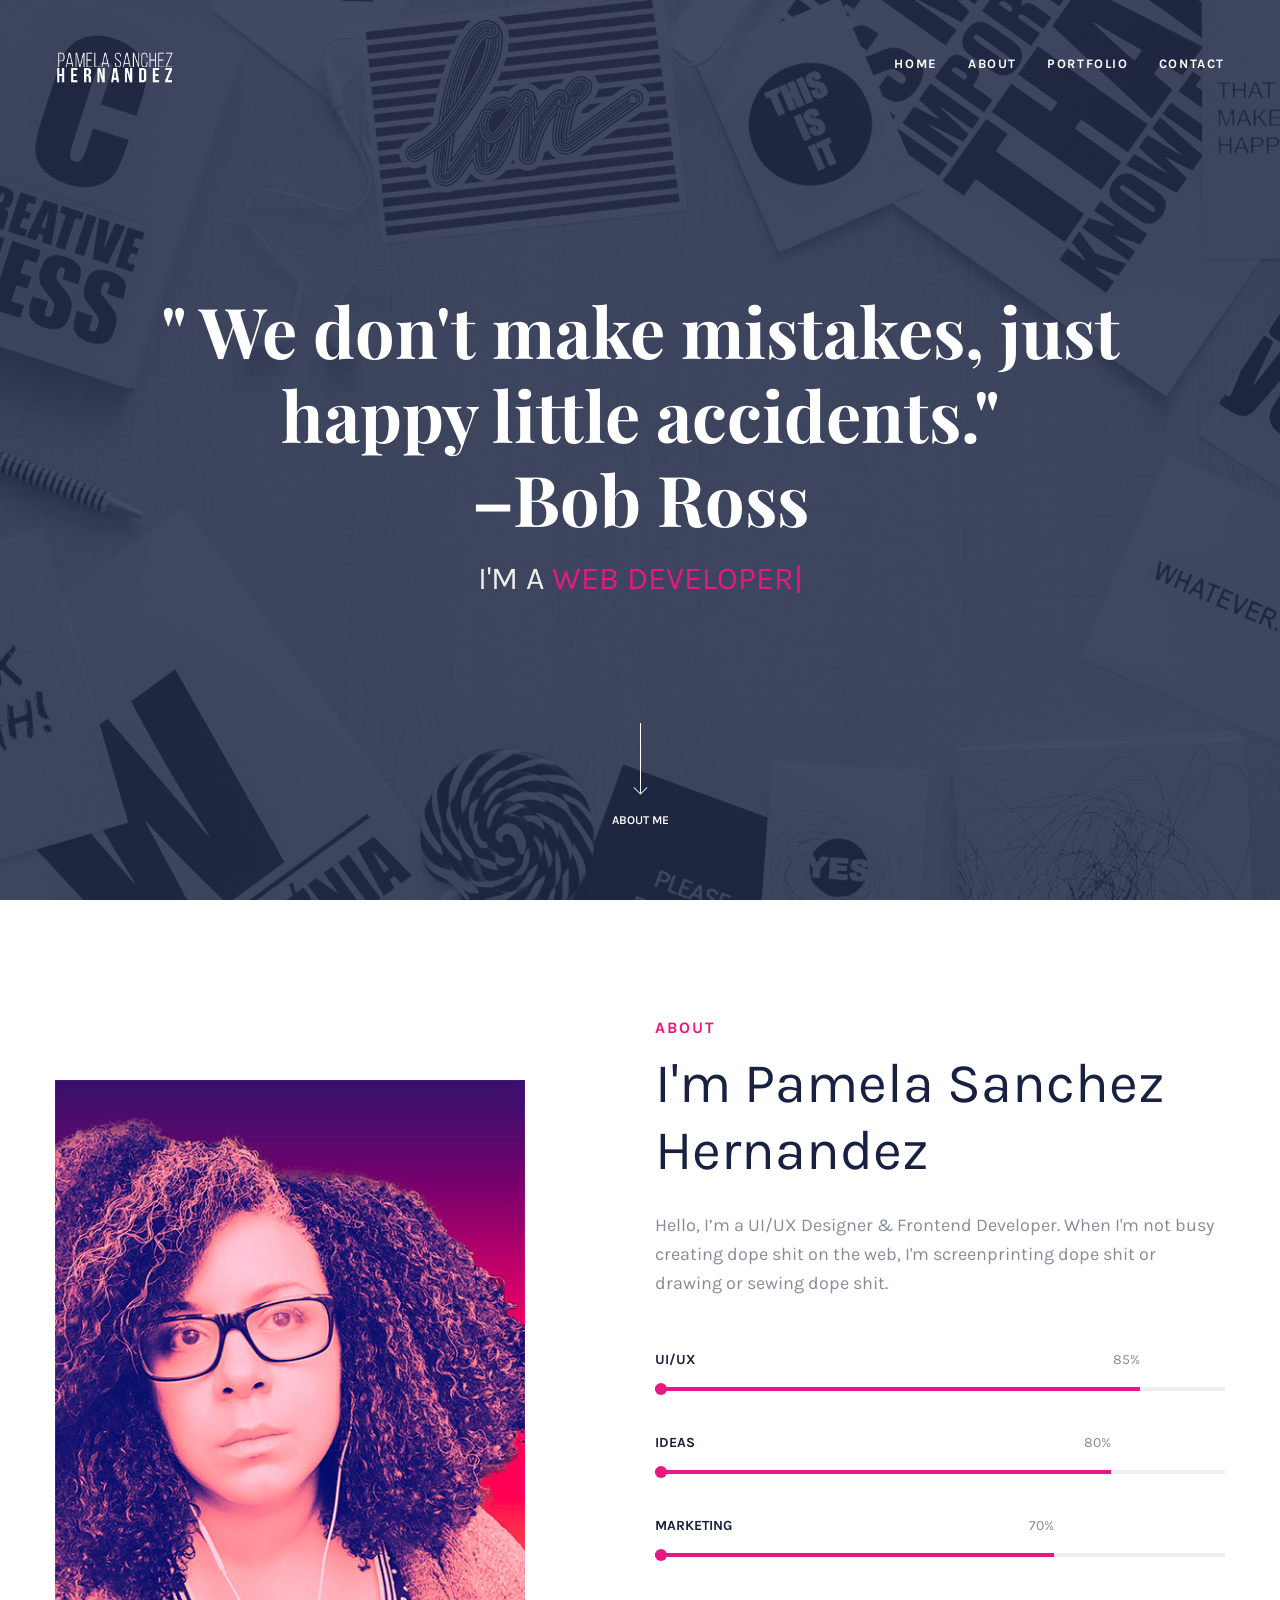
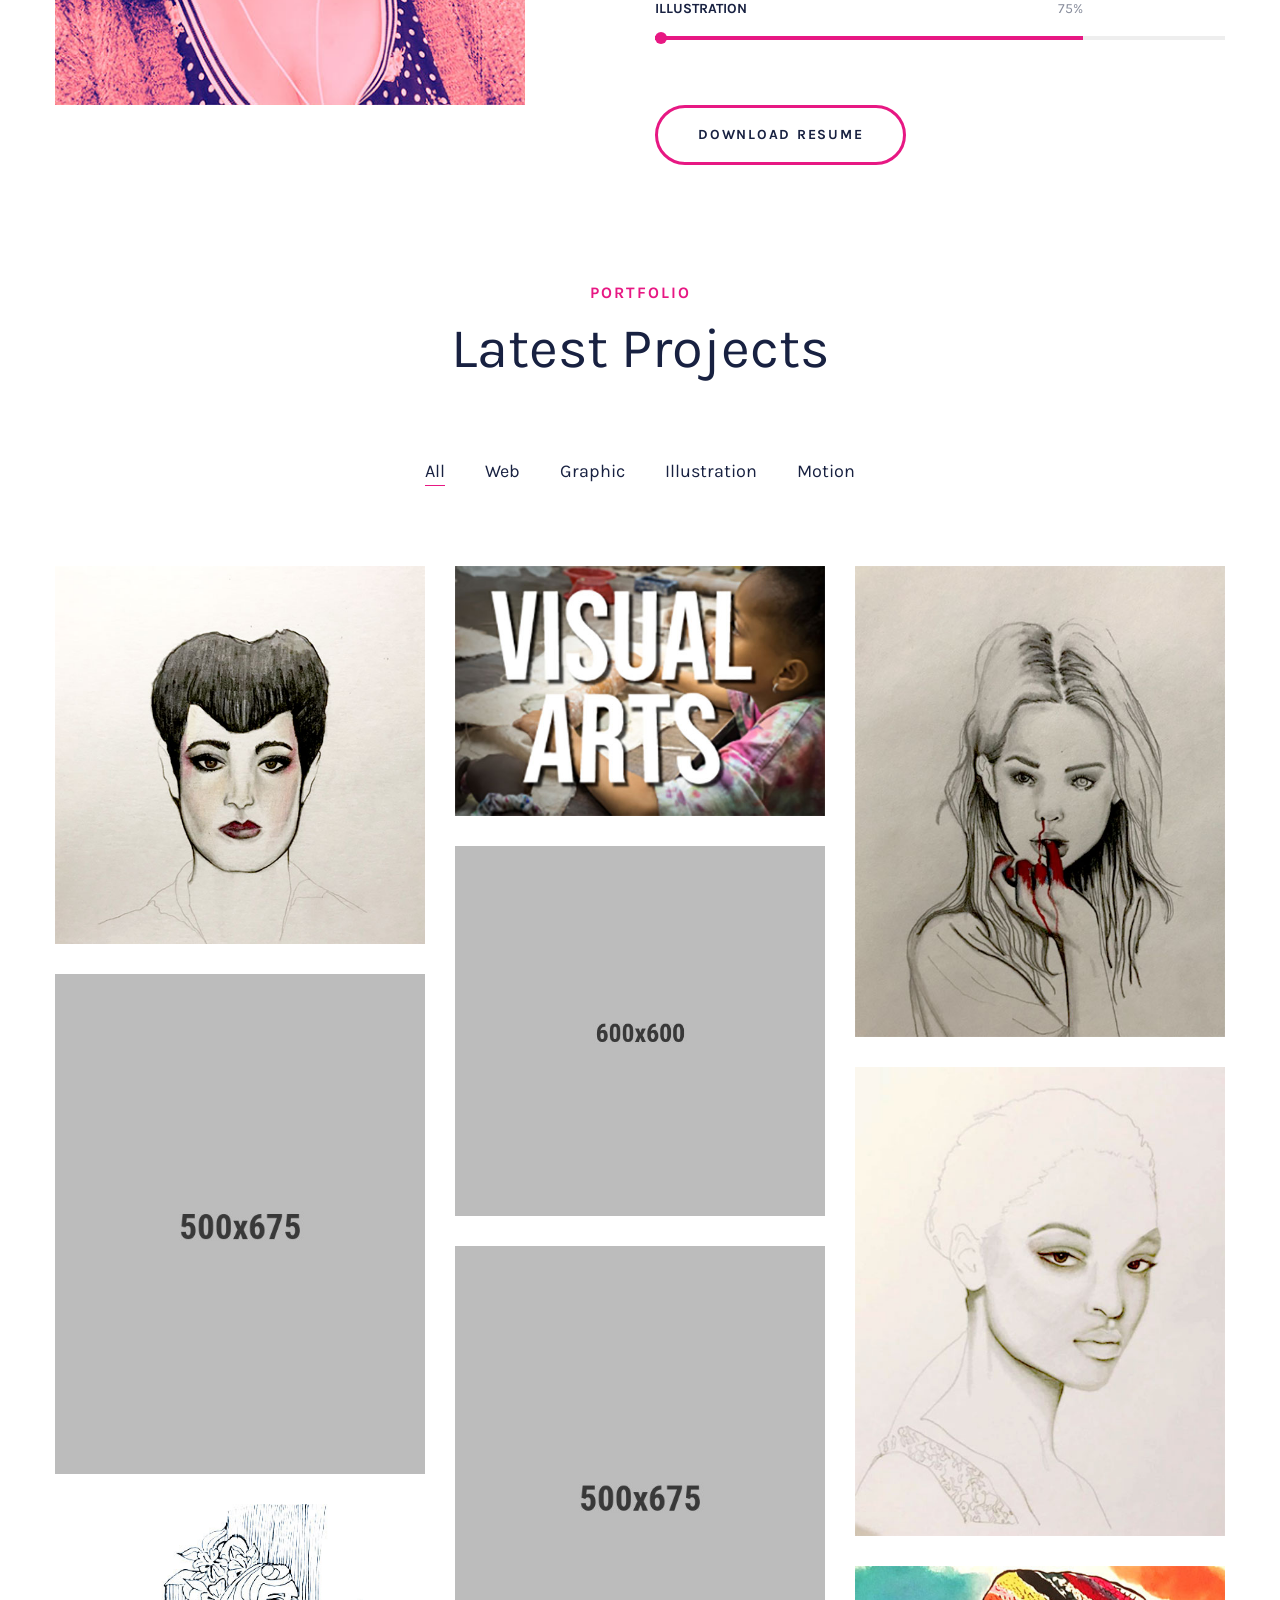
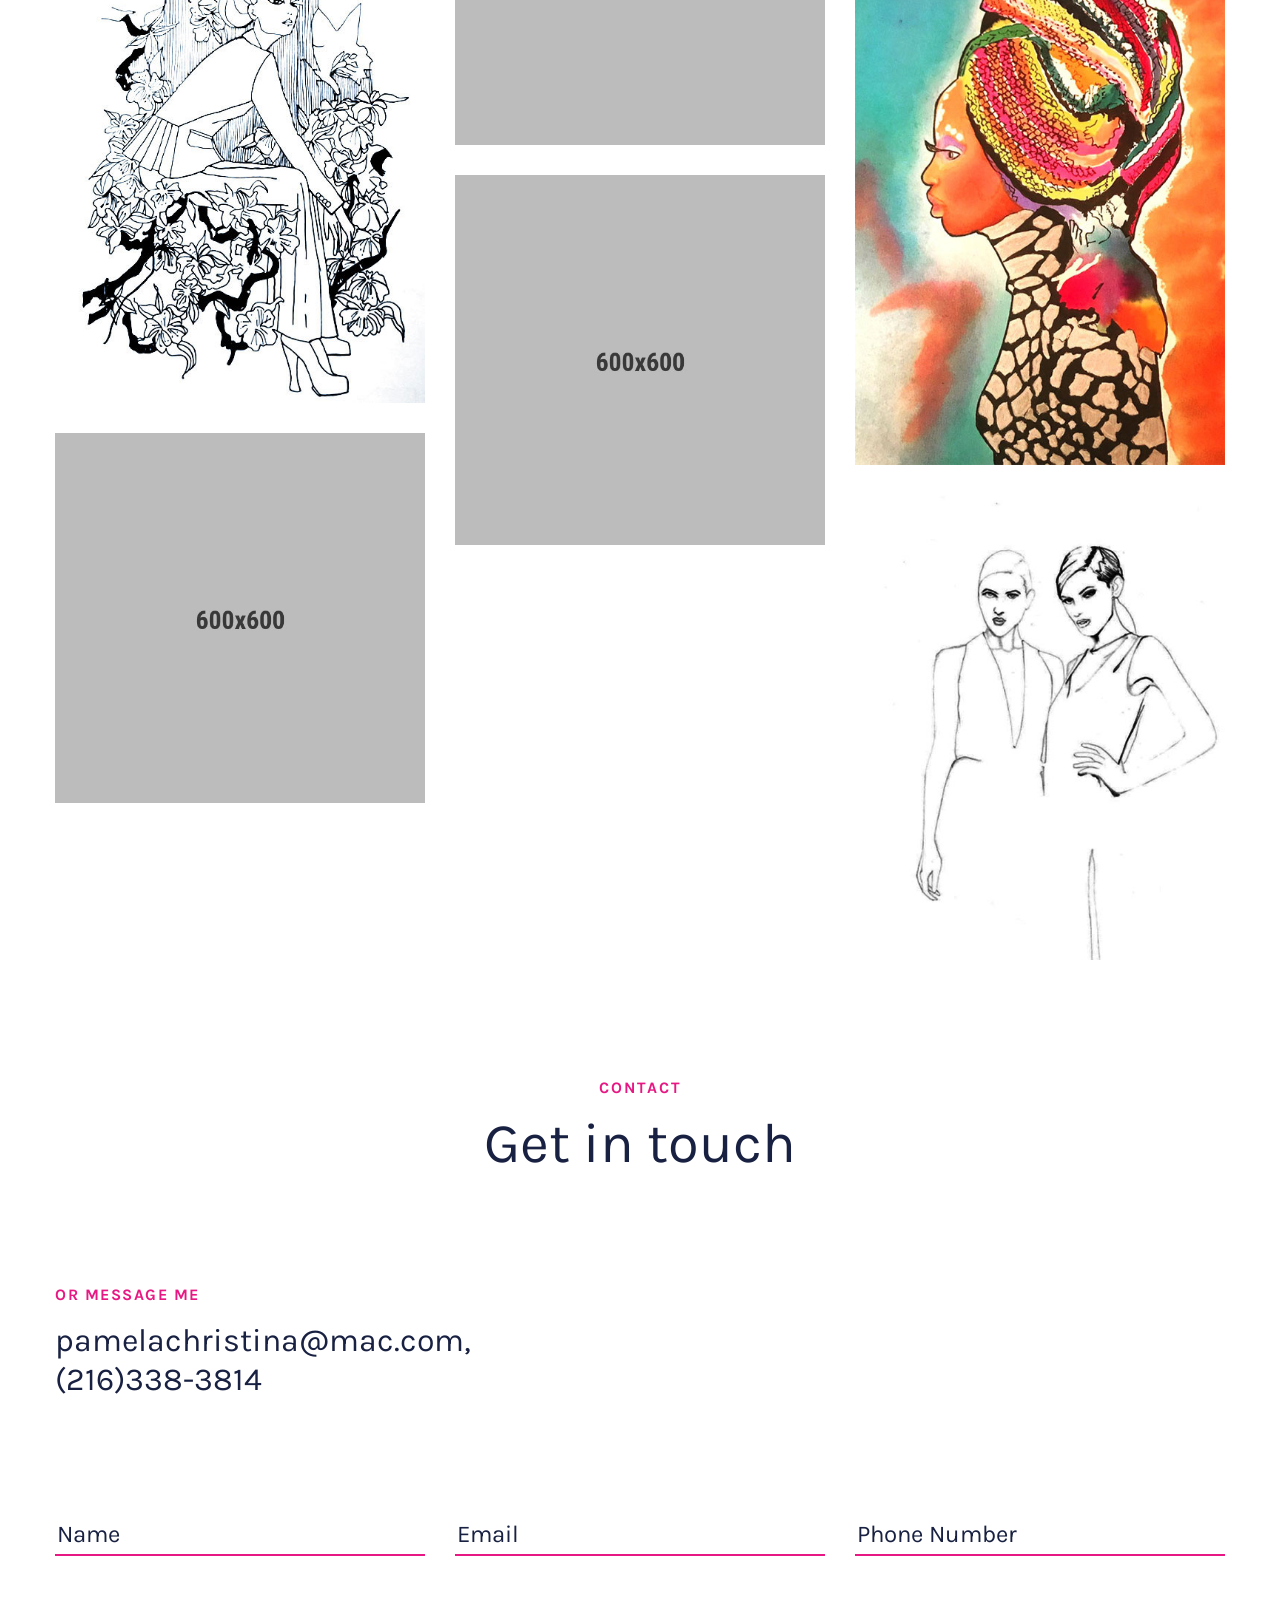
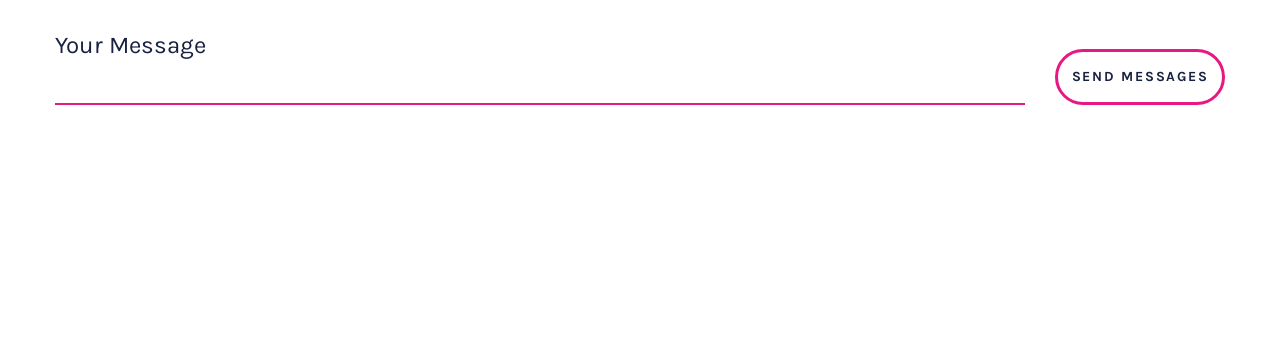
==== index.html @ c9dd8c97 "trying to remove favicon" ====
<!DOCTYPE html>
<html class="no-js" lang="zxx">

<head>
    <meta charset="utf-8">
    <meta http-equiv="X-UA-Compatible" content="IE=edge">
    <meta name="viewport" content="width=device-width, initial-scale=1.0" />

    <title>Pamela Sanchez Hernandez</title>

    <!--== Favicon ==-->
    <!--<link rel="shortcut icon" href="assets/img/favicon.ico" type="image/x-icon" /> -->

    <!--== Google Fonts ==-->
    <link href="https://fonts.googleapis.com/css?family=Karla:400,400i,700" rel="stylesheet">
    <link href="https://fonts.googleapis.com/css?family=Playfair+Display:400,400i" rel="stylesheet">

    <!-- build:css assets/css/app.min.css -->
   
    <!--== Timeline Min CSS ==-->
    <link href="assets/css/timeline.min.css" rel="stylesheet" />
    <!--== Slicknav Min CSS ==-->
    <link href="assets/css/slicknav.min.css" rel="stylesheet" />
    <!--== Revolution Slider Settings CSS ==-->
    <link href="assets/css/settings.css" rel="stylesheet" />
    <!--== Nice Select Min CSS ==-->
    <link href="assets/css/nice-select.min.css" rel="stylesheet" />
    <!--== Lightslider Min CSS ==-->
    <link href="assets/css/lightslider.min.css" rel="stylesheet" />
    <!--== Magnific Popup Min CSS ==-->
    <link href="assets/css/magnific-popup.min.css" rel="stylesheet" />
    <!--== Leaflet Min CSS ==-->
    <link href="assets/css/leaflet.min.css" rel="stylesheet" />
    <!--== justifiedGallery Min CSS ==-->
    <link href="assets/css/justifiedGallery.min.css" rel="stylesheet" />
    <!--== jQuery UI Min CSS ==-->
    <link href="assets/css/jquery-ui.min.css" rel="stylesheet" />
    <!--== Multi Scroll Min CSS ==-->
    <link href="assets/css/jquery.multiscroll.min.css" rel="stylesheet" />
    <!--== Custom Scrollbar Min CSS ==-->
    <link href="assets/css/jquery.mCustomScrollbar.min.css" rel="stylesheet" />
    <!--== Fullpage Min CSS ==-->
    <link href="assets/css/jquery.fullpage.min.css" rel="stylesheet" />
    <!--== Helper Min CSS ==-->
    <link href="assets/css/helper.min.css" rel="stylesheet" />
    <!--== Animate Min CSS ==-->
    <link href="assets/css/animate.min.css" rel="stylesheet" />
    <!--== Linea Icon Min CSS ==-->
    <link href="assets/css/linea.min.css" rel="stylesheet" />
    <!--== Pe Icon 7 Stroke Min CSS ==-->
    <link href="assets/css/pe-icon-7-stroke.min.css" rel="stylesheet" />
    <!--== Font-Awesome Min CSS ==-->
    <link href="assets/css/font-awesome.min.css" rel="stylesheet" />
    <!--== Bootstrap Min CSS ==-->
    <link href="assets/css/bootstrap.min.css" rel="stylesheet" />

    <!--== Main Style CSS ==-->
    <link href="assets/css/style.min.css" rel="stylesheet" />
    <!-- endbuild -->

    <!--[if lt IE 9]>
<script src="//oss.maxcdn.com/html5shiv/3.7.2/html5shiv.min.js"></script>
<script src="//oss.maxcdn.com/respond/1.4.2/respond.min.js"></script>
<![endif]-->
</head>

<body class="preloader-active">

    <!--== Start Preloader Content ==-->
    <div class="preloader-wrap">
        <div class="preloader">
            <span class="dot"></span>
            <div class="dots">
                <span></span>
                <span></span>
                <span></span>
            </div>
        </div>
    </div>
    <!--== End Preloader Content ==-->











    <!--== Start Header Wrapper ==-->
    <header class="header-area header-scrolling transparent sticky-header">
        <div class="container">
            <div class="row align-items-center">
                <div class="col-5 col-lg-2">
                    <div class="header-logo-area">
                        <a href="index.html">
                            <img class="logo-main" src="assets/img/logo-02.png" alt="Logo" />
                            <img class="logo-light" src="assets/img/logo-light2-02.png" alt="Logo" />
                        </a>
                    </div>
                </div>

                <div class="col-7 col-lg-10">
                    <div class="header-navigation-area d-none d-lg-block">
                        <ul class="main-menu nav justify-content-end">
                            <li><a class="smooth-scroll-link" href="#">Home</a></li>
                            <li><a class="smooth-scroll-link" href="#about">About</a></li>
                            <li><a class="smooth-scroll-link" href="#portfolios">Portfolio</a></li>
                            <li><a class="smooth-scroll-link" href="#contact">Contact</a></li>
                        </ul>
                    </div>

                    <div class="header-action-area d-lg-none text-right">
                        <button class="btn-menu"><i class="fa fa-bars"></i></button>
                    </div>
                </div>
            </div>
        </div>
    </header>
    <!--== End Header Wrapper ==-->




    <main class="site-wrapper site-wrapper-reveal">
        <!--== Start Freelancer Hero Area ==-->
        <div class="freelancer-hero-wrapper parallax bg-img" data-bg="assets/img/banner/hero-bgcopy.jpg">
            <div class="container h-100">
                <div class="row align-items-center h-100">
                    <div class="col-12 text-center">
                        <div class="freelancer-hero-content">
                            <h2>" We don't make mistakes, just happy little accidents."<br>–Bob Ross</h2>
                            <h4>I'm a <span id="typed"></span></h4>
                            <div id="typed-strings" class="d-none">
                                <p>web developer</p>
                                <p>javascript developer</p>
                                <p>UX / UI developer</p>
                                <p>Illustrator</p>
                            </div>
                        </div>
                    </div>
                </div>
            </div>

            <!-- Animation Button -->
            <a href="#about" class="smooth-scroll-link hero-animate-btn"><i class="icon-arrows-down"></i> About Me</a>
        </div>
        <!--== End Freelancer Hero Area ==-->









        <!--== Start About Area ==-->
        <section class="about about-modern sp-top" id="about">
            <div class="container">
                <div class="row align-items-center">
                    <div class="col-lg-5">
                        <figure class="about-thumb about-freelancer">
                            <img src="assets/img/Selfie.jpg" alt="PSH-About" />
                        </figure>
                    </div>

                    <div class="col-lg-6 ml-auto">
                        <div class="about-content">
                            <div class="section-title mb-0">
                                <h5>About</h5>
                                <h2>I'm Pamela Sanchez Hernandez</h2>
                                <p>Hello, I’m a UI/UX Designer & Frontend Developer. When I'm not busy creating dope shit on the web, I'm screenprinting dope shit or drawing or sewing dope shit.</p>

                                <div class="skill-content-wrapper mt-55 mt-sm-30 mb-40 mb-sm-30">
                                    <div class="skill-wrapper">
                                        <!-- Start Skills Item #1 -->
                                        <div class="progress-bar-item">
                                            <div class="progress-info">
                                                <span class="progress-info__title">UI/UX</span>
                                                <span class="progress-info__percent percent"></span>
                                            </div>

                                            <div class="progress-line">
                                                <div class="progress-line-bar" data-percent="85%"></div>
                                            </div>
                                        </div>

                                        <!-- Start Skills Item #2 -->
                                        <div class="progress-bar-item">
                                            <div class="progress-info">
                                                <span class="progress-info__title">IDEAS</span>
                                                <span class="progress-info__percent percent"></span>
                                            </div>

                                            <div class="progress-line">
                                                <div class="progress-line-bar" data-percent="80%"></div>
                                            </div>
                                        </div>

                                        <!-- Start Skills Item #3 -->
                                        <div class="progress-bar-item">
                                            <div class="progress-info">
                                                <span class="progress-info__title">MARKETING</span>
                                                <span class="progress-info__percent percent"></span>
                                            </div>

                                            <div class="progress-line">
                                                <div class="progress-line-bar" data-percent="70%"></div>
                                            </div>
                                        </div>

                                        <!-- Start Skills Item #4 -->
                                        <div class="progress-bar-item">
                                            <div class="progress-info">
                                                <span class="progress-info__title">ILLUSTRATION</span>
                                                <span class="progress-info__percent percent"></span>
                                            </div>

                                            <div class="progress-line">
                                                <div class="progress-line-bar" data-percent="75%"></div>
                                            </div>
                                        </div>
                                    </div>
                                </div>

                                <a href="#" class="btn btn-bordered">Download Resume</a>
                            </div>
                        </div>
                    </div>
                </div>
            </div>
        </section>
        <!--== End About Area ==-->


    





        <!--== Start Portfolio Area ==-->
        <section class="portfolio-area-wrapper sm-top" id="portfolios">
            <div class="container">
                <div class="row">
                    <div class="col-12 text-center">
                        <div class="section-title">
                            <h5>Portfolio</h5>
                            <h2>Latest Projects</h2>
                        </div>
                    </div>
                </div>

                <div class="row">
                    <div class="col-12">
                        <!-- Start Portfolio Filter Menu -->
                        <div class="filter-menu-wrap mb-80 mb-md-60 mb-sm-40">
                            <ul class="filter-menu nav justify-content-center">
                                <li class="active ht-tooltip" data-tippy-content="10" data-filter="*" tabindex="0">All</li>
                                <li class="ht-tooltip" data-tippy-content="03" data-filter=".brand" tabindex="0">Web</li>
                                <li class="ht-tooltip" data-tippy-content="02" data-filter=".graphic" tabindex="0">Graphic</li>
                                <li class="ht-tooltip" data-tippy-content="06" data-filter=".illus" tabindex="0">Illustration</li>
                                <li class="ht-tooltip" data-tippy-content="03" data-filter=".photo" tabindex="0">Motion</li>
                            </ul>
                        </div>
                        <!-- End Portfolio Filter Menu -->

                        <!-- Start Portfolio Content -->
                        <div class="portfolio-content-wrap">
                            <div class="row filter-content mtn-30">
                                <div class="col-sm-6 col-lg-4 illus">
                                    <!-- Start Portfolio Item -->
                                    <div class="portfolio-item">
                                        <div class="portfolio-item__thumb">
                                            <a href="portfolio-details.html"><img src="assets/img/portfolio/details/realistic woman.jpg" alt="PSH-Portfolio" /></a>
                                        </div>
                                        <div class="portfolio-item__info">
                                            <h3 class="title"><a href="portfolio-details.html">Portfolio title 01</a></h3>
                                            <a href="portfolio-details.html" class="category">Illustration</a>
                                        </div>
                                    </div>
                                    <!-- End Portfolio Item -->
                                </div>

                                <div class="col-sm-6 col-lg-4 brand">
                                    <!-- Start Portfolio Item -->
                                    <div class="portfolio-item">
                                        <div class="portfolio-item__thumb">
                                            <a href="portfolio-details.html"><img src="assets/img/portfolio/details/rainey.jpg" alt="PSH-Portfolio" /></a>
                                        </div>
                                        <div class="portfolio-item__info">
                                            <h3 class="title"><a href="portfolio-details.html">Rainey Institute</a></h3>
                                            <a href="portfolio-details.html" class="category">WordPress</a>
                                        </div>
                                    </div>
                                    <!-- End Portfolio Item -->
                                </div>

                                <div class="col-sm-6 col-lg-4 illus">
                                    <!-- Start Portfolio Item -->
                                    <div class="portfolio-item">
                                        <div class="portfolio-item__thumb">
                                            <a href="portfolio-details.html"><img src="assets/img/portfolio/details/illus2.jpg" alt="PSH-Portfolio" /></a>
                                        </div>
                                        <div class="portfolio-item__info">
                                            <h3 class="title"><a href="portfolio-details.html">Portfolio title 03</a></h3>
                                            <a href="portfolio-details.html" class="category">Illustration</a>
                                        </div>
                                    </div>
                                    <!-- End Portfolio Item -->
                                </div>

                                <div class="col-sm-6 col-lg-4 graphic photo">
                                    <!-- Start Portfolio Item -->
                                    <div class="portfolio-item">
                                        <div class="portfolio-item__thumb">
                                            <a href="portfolio-details.html"><img src="assets/img/portfolio/portfolio-01.jpg" alt="Arden-Portfolio" /></a>
                                        </div>
                                        <div class="portfolio-item__info">
                                            <h3 class="title"><a href="portfolio-details.html">Portfolio title 04</a></h3>
                                            <a href="portfolio-details.html" class="category">Video</a>
                                        </div>
                                    </div>
                                    <!-- End Portfolio Item -->
                                </div>

                                <div class="col-sm-6 col-lg-4 brand">
                                    <!-- Start Portfolio Item -->
                                    <div class="portfolio-item">
                                        <div class="portfolio-item__thumb">
                                            <a href="portfolio-details.html"><img src="assets/img/portfolio/port-archi-2.jpg" alt="Arden-Portfolio" /></a>
                                        </div>
                                        <div class="portfolio-item__info">
                                            <h3 class="title"><a href="portfolio-details.html">Portfolio title 05</a></h3>
                                            <a href="portfolio-details.html" class="category">Wordpress</a>
                                        </div>
                                    </div>
                                    <!-- End Portfolio Item -->
                                </div>

                                <div class="col-sm-6 col-lg-4 illus">
                                    <!-- Start Portfolio Item -->
                                    <div class="portfolio-item">
                                        <div class="portfolio-item__thumb">
                                            <a href="portfolio-details.html"><img src="assets/img/portfolio/details/illus3.jpg" alt="PSH-Portfolio" /></a>
                                        </div>
                                        <div class="portfolio-item__info">
                                            <h3 class="title"><a href="portfolio-details.html">Portfolio title 06</a></h3>
                                            <a href="portfolio-details.html" class="category">Illustration</a>
                                        </div>
                                    </div>
                                    <!-- End Portfolio Item -->
                                </div>

                                <div class="col-sm-6 col-lg-4 photo graphic">
                                    <!-- Start Portfolio Item -->
                                    <div class="portfolio-item">
                                        <div class="portfolio-item__thumb">
                                            <a href="portfolio-details.html"><img src="assets/img/portfolio/portfolio-l-02.jpg" alt="Arden-Portfolio" /></a>
                                        </div>
                                        <div class="portfolio-item__info">
                                            <h3 class="title"><a href="portfolio-details.html">Portfolio title 07</a></h3>
                                            <a href="portfolio-details.html" class="category">Photo</a>
                                        </div>
                                    </div>
                                    <!-- End Portfolio Item -->
                                </div>

                                <div class="col-sm-6 col-lg-4 illus ">
                                    <!-- Start Portfolio Item -->
                                    <div class="portfolio-item">
                                        <div class="portfolio-item__thumb">
                                            <a href="portfolio-details.html"><img src="assets/img/portfolio/details/lineDraw.jpg" alt="PSH-Portfolio" /></a>
                                        </div>
                                        <div class="portfolio-item__info">
                                            <h3 class="title"><a href="portfolio-details.html">Portfolio title 08</a></h3>
                                            <a href="portfolio-details.html" class="category">Illustration</a>
                                        </div>
                                    </div>
                                    <!-- End Portfolio Item -->
                                </div>

                                <div class="col-sm-6 col-lg-4  illus">
                                    <!-- Start Portfolio Item -->
                                    <div class="portfolio-item">
                                        <div class="portfolio-item__thumb">
                                            <a href="portfolio-details.html"><img src="assets/img/portfolio/details/African woman drawing.jpg" alt="PSH-Portfolio" /></a>
                                        </div>
                                        <div class="portfolio-item__info">
                                            <h3 class="title"><a href="portfolio-details.html">Portfolio title 09</a></h3>
                                            <a href="portfolio-details.html" class="category">Illustration</a>
                                        </div>
                                    </div>
                                    <!-- End Portfolio Item -->
                                </div>

                                <div class="col-sm-6 col-lg-4 graphic photo">
                                    <!-- Start Portfolio Item -->
                                    <div class="portfolio-item">
                                        <div class="portfolio-item__thumb">
                                            <a href="portfolio-details.html"><img src="assets/img/portfolio/portfolio-01.jpg" alt="Arden-Portfolio" /></a>
                                        </div>
                                        <div class="portfolio-item__info">
                                            <h3 class="title"><a href="portfolio-details.html">Portfolio title 04</a></h3>
                                            <a href="portfolio-details.html" class="category">Video</a>
                                        </div>
                                    </div>
                                    <!-- End Portfolio Item -->
                                </div>

                                <div class="col-sm-6 col-lg-4 graphic photo">
                                    <!-- Start Portfolio Item -->
                                    <div class="portfolio-item">
                                        <div class="portfolio-item__thumb">
                                            <a href="portfolio-details.html"><img src="assets/img/portfolio/portfolio-01.jpg" alt="Arden-Portfolio" /></a>
                                        </div>
                                        <div class="portfolio-item__info">
                                            <h3 class="title"><a href="portfolio-details.html">Portfolio title 04</a></h3>
                                            <a href="portfolio-details.html" class="category">Video</a>
                                        </div>
                                    </div>
                                    <!-- End Portfolio Item -->
                                </div>

                                <div class="col-sm-6 col-lg-4  illus">
                                    <!-- Start Portfolio Item -->
                                    <div class="portfolio-item">
                                        <div class="portfolio-item__thumb">
                                            <a href="portfolio-details.html"><img src="assets/img/portfolio/details/fashionIllus.jpg" alt="PSH-Portfolio" /></a>
                                        </div>
                                        <div class="portfolio-item__info">
                                            <h3 class="title"><a href="portfolio-details.html">Portfolio title 09</a></h3>
                                            <a href="portfolio-details.html" class="category">Illustration</a>
                                        </div>
                                    </div>
                                    <!-- End Portfolio Item -->
                                </div>
                            </div>
                        </div>
                        <!-- End Portfolio Content -->
                    </div>
                </div>
            </div>
        </section>
        <!--== End Portfolio Area ==-->










        <!--== Start Contact Area ==-->
        <div class="contact-area-wrapper sp-y" id="contact">
            <div class="container">
                <div class="row">
                    <div class="col-12 text-center">
                        <div class="section-title ">
                            <h5>Contact</h5>
                            <h2>Get in touch</h2>
                        </div>
                    </div>
                </div>

                <div class="row">
                    <div class="col-12">
                        <div class="call-to-contact">
                            <div class="row">
                                
                                <div class="col-md-6 mt-sm-25">
                                    <h5>OR MESSAGE ME</h5>
                                    <h4 class="mb-0">pamelachristina@mac.com, <br>(216)338-3814</h4>
                                </div>
                            </div>
                        </div>

                        <div class="contact-form-wrap sm-top-wp">
                            <form id="contact-form" action="http://whizthemes.com/mail-php/raju/arden/mail.php" method="post">
                                <div class="contact-from-content mtn-70 mtn-sm-30">
                                    <div class="row">
                                        <div class="col-md-4">
                                            <div class="form-input-item">
                                                <input type="text" name="con_name" placeholder="Name" required />
                                            </div>
                                        </div>

                                        <div class="col-md-4">
                                            <div class="form-input-item">
                                                <input type="email" name="con_email" placeholder="Email" required />
                                            </div>
                                        </div>

                                        <div class="col-md-4">
                                            <div class="form-input-item">
                                                <input type="text" name="con_phone" placeholder="Phone Number" />
                                            </div>
                                        </div>
                                    </div>
                                    <div class="row align-items-end">
                                        <div class="col-lg-10">
                                            <div class="form-input-item">
                                                <label for="message" class="sr-only">Message</label>
                                                <textarea name="con_message" id="message" cols="30" rows="2" placeholder="Your Message" required></textarea>
                                            </div>
                                        </div>

                                        <div class="col-lg-2">
                                            <div class="form-input-item">
                                                <button class="btn btn-bordered">Send Messages</button>
                                            </div>
                                        </div>
                                    </div>
                                </div>

                                <!-- Message Notification -->
                                <div class="form-message"></div>
                            </form>
                        </div>
                    </div>
                </div>
            </div>
        </div>
        <!--== End Contact Area ==-->

    </main>







    <!--== Start Footer Area Wrapper ==-->
    <footer class="footer-area reveal-footer footer-area--layout-2 bg-softWhite">
        <div class="container">
            <div class="row align-items-center">
                <div class="col-md-6">
                    <nav class="footer-menu-wrap">
                        <ul class="footer-menu nav justify-content-center justify-content-md-start">
                            <li><a class="smooth-scroll-link" href="#portfolios">Latest Projects</a></li>
                            <li><a class="smooth-scroll-link" href="#contact">Contact Me</a></li>
                        </ul>
                    </nav>
                </div>
                <div class="col-md-6 text-center text-md-right">
                    <div class="copyright-txt mt-sm-10">
                        <p>&copy; Pamela Sanchez Hernandez 2020. Made with <span class="text-danger">&hearts;</span></p>
                    </div>
                </div>
            </div>
        </div>
    </footer>
    <!--== End Footer Area Wrapper ==-->




    <!-- Scroll Top Button -->
    <button class="btn-scroll-top"><i class="fa fa-angle-up"></i></button>


    <!-- Start Off Canvas Menu Wrapper -->
    <aside class="off-canvas-wrapper">
        <div class="off-canvas-inner">
            <!-- Start Off Canvas Content Wrapper -->
            <div class="off-canvas-content">
                <!-- Off Canvas Header -->
                <div class="off-canvas-header">
                    <div class="logo-area">
                        <a href="index.html"><img src="assets/img/logo-02.png" alt="Logo" /></a>
                    </div>
                    <div class="close-action">
                        <button class="btn-close"><i class="pe-7s-close"></i></button>
                    </div>
                </div>

                <div class="off-canvas-item">
                    <!-- Start Mobile Menu Wrapper -->
                    <div class="res-mobile-menu">
                        <!-- Note Content Auto Generate By Jquery From Main Menu -->
                    </div>
                    <!-- End Mobile Menu Wrapper -->
                </div>
            </div>
            <!-- End Off Canvas Content Wrapper -->
        </div>
    </aside>
    <!-- End Off Canvas Menu Wrapper -->




    <!--=======================Javascript============================-->
    <!-- build:js assets/js/app.min.js -->
    <!--=== Modernizr Min Js ===-->
    <script src="assets/js/modernizr-3.6.0.min.js"></script>
    <!--=== jQuery Min Js ===-->
    <script src="assets/js/jquery-3.3.1.min.js"></script>
    <!--=== jQuery Migration Min Js ===-->
    <script src="assets/js/jquery-migrate-1.2.1.min.js"></script>
    <!--=== Popper Min Js ===-->
    <script src="assets/js/popper.min.js"></script>
    <!--=== Bootstrap Min Js ===-->
    <script src="assets/js/bootstrap.min.js"></script>
    <!--=== CounterUp Min Js ===-->
    <script src="assets/js/counterup.min.js"></script>
    <!--=== Isotope Min Js ===-->
    <script src="assets/js/isotope.pkgd.min.js"></script>
    <!--=== jQuery AjaxChimp Min Js ===-->
    <script src="assets/js/jquery.ajaxchimp.min.js"></script>
    <!--=== jQuery Appear Min Js ===-->
    <script src="assets/js/jquery.appear.js"></script>
    <!--=== jQuery Countdown Min Js ===-->
    <script src="assets/js/jquery.countdown.min.js"></script>
    <!--=== jQuery EasyPieChart Min Js ===-->
    <script src="assets/js/jquery.easypiechart.min.js"></script>
    <!--=== Fullapage Min Js ===-->
    <script src="assets/js/jquery.fullpage.min.js"></script>
    <!--=== JustifiedGallery Min Js ===-->
    <script src="assets/js/jquery.justifiedGallery.min.js"></script>
    <!--=== Magnific Popup Min Js ===-->
    <script src="assets/js/jquery.magnific-popup.min.js"></script>
    <!--=== MatchHeight Min Js ===-->
    <script src="assets/js/jquery.matchHeight-min.js"></script>
    <!--=== mCustomScrollbar Min Js ===-->
    <script src="assets/js/jquery.mCustomScrollbar.min.js"></script>
    <!--=== multiscroll Min Js ===-->
    <script src="assets/js/jquery.multiscroll.min.js"></script>
    <!--=== Nice Select Min Js ===-->
    <script src="assets/js/jquery.nice-select.min.js"></script>
    <!--=== Slicknav Min Js ===-->
    <script src="assets/js/jquery.slicknav.min.js"></script>
    <!--=== Sticky Sidebar Min Js ===-->
    <script src="assets/js/jquery.sticky-sidebar.min.js"></script>
    <!--=== jquery UI Min Js ===-->
    <script src="assets/js/jquery-ui.min.js"></script>
    <!--=== Leaflet Min Js ===-->
    <script src="assets/js/leaflet.min.js"></script>
    <!--=== Light Slider Min Js ===-->
    <script src="assets/js/lightslider.min.js"></script>
    <!--=== Parallax Min Js ===-->
    <script src="assets/js/parallax.min.js"></script>
    <!--=== Tippy Min Js ===-->
    <script src="assets/js/tippy.all.min.js"></script>
    <!--=== Typed Min Js ===-->
    <script src="assets/js/typed.min.js"></script>
    <!--=== Waypoint Min Js ===-->
    <script src="assets/js/waypoint.min.js"></script>

    <!--=== Active Js ===-->
    <script src="assets/js/active.js"></script>

    <!-- REVOLUTION JS FILES -->
    <script src="assets/js/revslider/jquery.themepunch.tools.min.js"></script>
    <script src="assets/js/revslider/jquery.themepunch.revolution.min.js"></script>


    <!-- SLIDER REVOLUTION 5.0 EXTENSIONS  (Load Extensions only on Local File Systems !  The following part can be removed on Server for On Demand Loading) -->
    <script src="assets/js/revslider/extensions/revolution.extension.actions.min.js"></script>
    <script src="assets/js/revslider/extensions/revolution.extension.carousel.min.js"></script>
    <script src="assets/js/revslider/extensions/revolution.extension.kenburn.min.js"></script>
    <script src="assets/js/revslider/extensions/revolution.extension.layeranimation.min.js"></script>
    <script src="assets/js/revslider/extensions/revolution.extension.migration.min.js"></script>
    <script src="assets/js/revslider/extensions/revolution.extension.navigation.min.js"></script>
    <script src="assets/js/revslider/extensions/revolution.extension.parallax.min.js"></script>
    <script src="assets/js/revslider/extensions/revolution.extension.slideanims.min.js"></script>
    <script src="assets/js/revslider/extensions/revolution.extension.video.min.js"></script>

    <!--=== REVOLUTION JS ===-->
    <script src="assets/js/revslider/rev-active.js"></script>

    <!-- endbuild -->

</body>

</html>
---- assets/css/timeline.min.css ----
.cd-container {
    width: 90%;
    max-width: 992px;
    margin: 0 auto
}

.cd-container::after {
    content: '';
    display: table;
    clear: both
}

.cd-timeline {
    position: relative;
    padding: 2em 0;
    margin-top: 2em;
    margin-bottom: 2em
}

.cd-timeline::before {
    content: '';
    position: absolute;
    top: 0;
    left: 18px;
    height: 100%;
    width: 4px;
    background: #d7e4ed
}

@media only screen and (min-width:992px) {
    .cd-timeline {
        margin-top: 3em;
        margin-bottom: 3em
    }

    .cd-timeline::before {
        left: 50%;
        margin-left: -2px
    }
}

.cd-timeline-block {
    position: relative;
    margin: 2em 0
}

.cd-timeline-block:after {
    content: "";
    display: table;
    clear: both
}

.cd-timeline-block:first-child {
    margin-top: 0
}

.cd-timeline-block:last-child {
    margin-bottom: 0
}

@media only screen and (min-width:992px) {
    .cd-timeline-block {
        margin: 4em 0
    }

    .cd-timeline-block:first-child {
        margin-top: 0
    }

    .cd-timeline-block:last-child {
        margin-bottom: 0
    }
}

.cd-timeline-img {
    position: absolute;
    top: 0;
    left: 0;
    width: 40px;
    height: 40px;
    border-radius: 50%;
    -webkit-box-shadow: 0 0 0 4px #fff, inset 0 2px 0 rgba(0, 0, 0, .08), 0 3px 0 4px rgba(0, 0, 0, .05);
    box-shadow: 0 0 0 4px #fff, inset 0 2px 0 rgba(0, 0, 0, .08), 0 3px 0 4px rgba(0, 0, 0, .05)
}

.cd-timeline-img img {
    display: block;
    width: 24px;
    height: 24px;
    position: relative;
    left: 50%;
    top: 50%;
    margin-left: -12px;
    margin-top: -12px
}

.cd-timeline-img.cd-picture {
    background: #75ce66
}

.cd-timeline-img.cd-movie {
    background: #c03b44
}

.cd-timeline-img.cd-location {
    background: #f0ca45
}

@media only screen and (min-width:992px) {
    .cd-timeline-img {
        width: 60px;
        height: 60px;
        left: 50%;
        margin-left: -30px;
        -webkit-transform: translateZ(0);
        -webkit-backface-visibility: hidden
    }

    .cssanimations .cd-timeline-img.is-hidden {
        visibility: hidden
    }

    .cssanimations .cd-timeline-img.bounce-in {
        visibility: visible;
        -webkit-animation: cd-bounce-1 .6s;
        animation: cd-bounce-1 .6s
    }
}

.cssanimations .cd-timeline-img.is-hidden {
    visibility: hidden
}

.cssanimations .cd-timeline-img.bounce-in {
    visibility: visible;
    -webkit-animation: cd-bounce-1 .6s;
    animation: cd-bounce-1 .6s
}

@-webkit-keyframes cd-bounce-1 {
    0% {
        opacity: 0;
        -webkit-transform: scale(.5)
    }

    60% {
        opacity: 1;
        -webkit-transform: scale(1.2)
    }

    100% {
        -webkit-transform: scale(1)
    }
}

@keyframes cd-bounce-1 {
    0% {
        opacity: 0;
        -webkit-transform: scale(.5);
        transform: scale(.5)
    }

    60% {
        opacity: 1;
        -webkit-transform: scale(1.2);
        transform: scale(1.2)
    }

    100% {
        -webkit-transform: scale(1);
        transform: scale(1)
    }
}

.cd-timeline-content {
    position: relative;
    margin-left: 60px;
    background: #fff;
    border-radius: .25em;
    padding: 1em;
    -webkit-box-shadow: 0 3px 0 #d7e4ed;
    box-shadow: 0 3px 0 #d7e4ed
}

.cd-timeline-content:after {
    content: "";
    display: table;
    clear: both
}

.cd-timeline-content h2 {
    color: #303e49
}

.cd-timeline-content .cd-description,
.cd-timeline-content .cd-read-more,
.cd-timeline-content p {
    font-size: 13px;
    font-size: .8125rem
}

.cd-timeline-content .cd-description,
.cd-timeline-content .cd-read-more {
    display: inline-block
}

.cd-timeline-content p {
    margin: 1em 0;
    line-height: 1.6
}

.cd-timeline-content .cd-read-more {
    float: right;
    padding: .8em 1em;
    background: #acb7c0;
    color: #fff;
    border-radius: .25em
}

.no-touch .cd-timeline-content .cd-read-more:hover {
    background-color: #bac4cb
}

.cd-timeline-content .cd-description {
    float: left;
    padding: .8em 0;
    opacity: .7
}

.cd-timeline-content::before {
    content: '';
    position: absolute;
    top: 16px;
    right: 100%;
    height: 0;
    width: 0;
    border: 7px solid transparent;
    border-right: 7px solid #fff
}

@media only screen and (min-width:768px) {
    .cd-timeline-content h2 {
        font-size: 20px;
        font-size: 1.25rem
    }

    .cd-timeline-content p {
        font-size: 16px;
        font-size: 1rem
    }

    .cd-timeline-content .cd-description,
    .cd-timeline-content .cd-read-more {
        font-size: 14px;
        font-size: .875rem
    }
}

@media only screen and (min-width:992px) {
    .cd-timeline-content {
        margin-left: 0;
        padding: 1.6em;
        width: 45%
    }

    .cd-timeline-content::before {
        top: 24px;
        left: 100%;
        border-color: transparent;
        border-left-color: #fff
    }

    .cd-timeline-content .cd-read-more {
        float: left
    }

    .cd-timeline-content .cd-description {
        position: absolute;
        width: 100%;
        left: 122%;
        top: 6px;
        font-size: 16px;
        font-size: 1rem
    }

    .cd-timeline-block:nth-child(even) .cd-timeline-content {
        float: right
    }

    .cd-timeline-block:nth-child(even) .cd-timeline-content::before {
        top: 24px;
        left: auto;
        right: 100%;
        border-color: transparent;
        border-right-color: #fff
    }

    .cd-timeline-block:nth-child(even) .cd-timeline-content .cd-read-more {
        float: right
    }

    .cd-timeline-block:nth-child(even) .cd-timeline-content .cd-description {
        left: auto;
        right: 122%;
        text-align: right
    }

    .cssanimations .cd-timeline-content.is-hidden {
        visibility: hidden
    }

    .cssanimations .cd-timeline-content.bounce-in {
        visibility: visible;
        -webkit-animation: cd-bounce-2 .6s;
        animation: cd-bounce-2 .6s
    }
}

@media only screen and (min-width:992px) {
    .cssanimations .cd-timeline-block:nth-child(even) .cd-timeline-content.bounce-in {
        -webkit-animation: cd-bounce-2-inverse .6s;
        animation: cd-bounce-2-inverse .6s
    }
}

@-webkit-keyframes cd-bounce-2 {
    0% {
        opacity: 0;
        -webkit-transform: translateX(-100px)
    }

    60% {
        opacity: 1;
        -webkit-transform: translateX(20px)
    }

    100% {
        -webkit-transform: translateX(0)
    }
}

@keyframes cd-bounce-2 {
    0% {
        opacity: 0;
        -webkit-transform: translateX(-100px);
        transform: translateX(-100px)
    }

    60% {
        opacity: 1;
        -webkit-transform: translateX(20px);
        transform: translateX(20px)
    }

    100% {
        -webkit-transform: translateX(0);
        transform: translateX(0)
    }
}

@-webkit-keyframes cd-bounce-2-inverse {
    0% {
        opacity: 0;
        -webkit-transform: translateX(100px)
    }

    60% {
        opacity: 1;
        -webkit-transform: translateX(-20px)
    }

    100% {
        -webkit-transform: translateX(0)
    }
}

@keyframes cd-bounce-2-inverse {
    0% {
        opacity: 0;
        -webkit-transform: translateX(100px);
        transform: translateX(100px)
    }

    60% {
        opacity: 1;
        -webkit-transform: translateX(-20px);
        transform: translateX(-20px)
    }

    100% {
        -webkit-transform: translateX(0);
        transform: translateX(0)
    }
}
---- assets/css/settings.css ----
/*-----------------------------------------------------------------------------

-	Revolution Slider 5.0 Default Style Settings -

Screen Stylesheet

version:   	5.4.5
date:      	15/05/17
author:		themepunch
email:     	info@themepunch.com
website:   	http://www.themepunch.com
-----------------------------------------------------------------------------*/
#debungcontrolls,
.debugtimeline {
    width: 100%;
    box-sizing: border-box
}

.rev_column,
.rev_column .tp-parallax-wrap,
.tp-svg-layer svg {
    vertical-align: top
}

#debungcontrolls {
    z-index: 100000;
    position: fixed;
    bottom: 0;
    height: auto;
    background: rgba(0, 0, 0, .6);
    padding: 10px
}

.debugtimeline {
    height: 10px;
    position: relative;
    margin-bottom: 3px;
    display: none;
    white-space: nowrap
}

.debugtimeline:hover {
    height: 15px
}

.the_timeline_tester {
    background: #e74c3c;
    position: absolute;
    top: 0;
    left: 0;
    height: 100%;
    width: 0
}

.rs-go-fullscreen {
    position: fixed !important;
    width: 100% !important;
    height: 100% !important;
    top: 0 !important;
    left: 0 !important;
    z-index: 9999999 !important;
    background: #fff !important
}

.debugtimeline.tl_slide .the_timeline_tester {
    background: #f39c12
}

.debugtimeline.tl_frame .the_timeline_tester {
    background: #3498db
}

.debugtimline_txt {
    color: #fff;
    font-weight: 400;
    font-size: 7px;
    position: absolute;
    left: 10px;
    top: 0;
    white-space: nowrap;
    line-height: 10px
}

.rtl {
    direction: rtl
}

@font-face {
    font-family: revicons;
    src: url(../fonts/revicons.eot?5510888);
    src: url(../fonts/revicons.eot?5510888#iefix) format('embedded-opentype'), url(../fonts/revicons.woff?5510888) format('woff'), url(../fonts/revicons.ttf?5510888) format('truetype'), url(../fonts/revicons.svg?5510888#revicons) format('svg');
    font-weight: 400;
    font-style: normal
}

[class*=" revicon-"]:before,
[class^=revicon-]:before {
    font-family: revicons;
    font-style: normal;
    font-weight: 400;
    speak: none;
    display: inline-block;
    text-decoration: inherit;
    width: 1em;
    margin-right: .2em;
    text-align: center;
    font-variant: normal;
    text-transform: none;
    line-height: 1em;
    margin-left: .2em
}

.revicon-search-1:before {
    content: '\e802'
}

.revicon-pencil-1:before {
    content: '\e831'
}

.revicon-picture-1:before {
    content: '\e803'
}

.revicon-cancel:before {
    content: '\e80a'
}

.revicon-info-circled:before {
    content: '\e80f'
}

.revicon-trash:before {
    content: '\e801'
}

.revicon-left-dir:before {
    content: '\e817'
}

.revicon-right-dir:before {
    content: '\e818'
}

.revicon-down-open:before {
    content: '\e83b'
}

.revicon-left-open:before {
    content: '\e819'
}

.revicon-right-open:before {
    content: '\e81a'
}

.revicon-angle-left:before {
    content: '\e820'
}

.revicon-angle-right:before {
    content: '\e81d'
}

.revicon-left-big:before {
    content: '\e81f'
}

.revicon-right-big:before {
    content: '\e81e'
}

.revicon-magic:before {
    content: '\e807'
}

.revicon-picture:before {
    content: '\e800'
}

.revicon-export:before {
    content: '\e80b'
}

.revicon-cog:before {
    content: '\e832'
}

.revicon-login:before {
    content: '\e833'
}

.revicon-logout:before {
    content: '\e834'
}

.revicon-video:before {
    content: '\e805'
}

.revicon-arrow-combo:before {
    content: '\e827'
}

.revicon-left-open-1:before {
    content: '\e82a'
}

.revicon-right-open-1:before {
    content: '\e82b'
}

.revicon-left-open-mini:before {
    content: '\e822'
}

.revicon-right-open-mini:before {
    content: '\e823'
}

.revicon-left-open-big:before {
    content: '\e824'
}

.revicon-right-open-big:before {
    content: '\e825'
}

.revicon-left:before {
    content: '\e836'
}

.revicon-right:before {
    content: '\e826'
}

.revicon-ccw:before {
    content: '\e808'
}

.revicon-arrows-ccw:before {
    content: '\e806'
}

.revicon-palette:before {
    content: '\e829'
}

.revicon-list-add:before {
    content: '\e80c'
}

.revicon-doc:before {
    content: '\e809'
}

.revicon-left-open-outline:before {
    content: '\e82e'
}

.revicon-left-open-2:before {
    content: '\e82c'
}

.revicon-right-open-outline:before {
    content: '\e82f'
}

.revicon-right-open-2:before {
    content: '\e82d'
}

.revicon-equalizer:before {
    content: '\e83a'
}

.revicon-layers-alt:before {
    content: '\e804'
}

.revicon-popup:before {
    content: '\e828'
}

.rev_slider_wrapper {
    position: relative;
    z-index: 0;
    width: 100%
}

.rev_slider {
    position: relative;
    overflow: visible
}

.entry-content .rev_slider a,
.rev_slider a {
    box-shadow: none
}

.tp-overflow-hidden {
    overflow: hidden !important
}

.group_ov_hidden {
    overflow: hidden
}

.rev_slider img,
.tp-simpleresponsive img {
    max-width: none !important;
    transition: none;
    margin: 0;
    padding: 0;
    border: none
}

.rev_slider .no-slides-text {
    font-weight: 700;
    text-align: center;
    padding-top: 80px
}

.rev_slider>ul,
.rev_slider>ul>li,
.rev_slider>ul>li:before,
.rev_slider_wrapper>ul,
.tp-revslider-mainul>li,
.tp-revslider-mainul>li:before,
.tp-simpleresponsive>ul,
.tp-simpleresponsive>ul>li,
.tp-simpleresponsive>ul>li:before {
    list-style: none !important;
    position: absolute;
    margin: 0 !important;
    padding: 0 !important;
    overflow-x: visible;
    overflow-y: visible;
    background-image: none;
    background-position: 0 0;
    text-indent: 0;
    top: 0;
    left: 0
}

.rev_slider>ul>li,
.rev_slider>ul>li:before,
.tp-revslider-mainul>li,
.tp-revslider-mainul>li:before,
.tp-simpleresponsive>ul>li,
.tp-simpleresponsive>ul>li:before {
    visibility: hidden
}

.tp-revslider-mainul,
.tp-revslider-slidesli {
    padding: 0 !important;
    margin: 0 !important;
    list-style: none !important
}

.fullscreen-container,
.fullwidthbanner-container {
    padding: 0;
    position: relative
}

.rev_slider li.tp-revslider-slidesli {
    position: absolute !important
}

.tp-caption .rs-untoggled-content {
    display: block
}

.tp-caption .rs-toggled-content {
    display: none
}

.rs-toggle-content-active.tp-caption .rs-toggled-content {
    display: block
}

.rs-toggle-content-active.tp-caption .rs-untoggled-content {
    display: none
}

.rev_slider .caption,
.rev_slider .tp-caption {
    position: relative;
    visibility: hidden;
    white-space: nowrap;
    display: block;
    -webkit-font-smoothing: antialiased !important;
    z-index: 1
}

.rev_slider .caption,
.rev_slider .tp-caption,
.tp-simpleresponsive img {
    -moz-user-select: none;
    -khtml-user-select: none;
    -webkit-user-select: none;
    -o-user-select: none
}

.rev_slider .tp-mask-wrap .tp-caption,
.rev_slider .tp-mask-wrap :last-child,
.wpb_text_column .rev_slider .tp-mask-wrap .tp-caption,
.wpb_text_column .rev_slider .tp-mask-wrap :last-child {
    margin-bottom: 0
}

.tp-svg-layer svg {
    width: 100%;
    height: 100%;
    position: relative
}

.tp-carousel-wrapper {
    cursor: url(openhand.cur), move
}

.tp-carousel-wrapper.dragged {
    cursor: url(closedhand.cur), move
}

.tp_inner_padding {
    box-sizing: border-box;
    max-height: none !important
}

.tp-caption.tp-layer-selectable {
    -moz-user-select: all;
    -khtml-user-select: all;
    -webkit-user-select: all;
    -o-user-select: all
}

.tp-caption.tp-hidden-caption,
.tp-forcenotvisible,
.tp-hide-revslider,
.tp-parallax-wrap.tp-hidden-caption {
    visibility: hidden !important;
    display: none !important
}

.rev_slider audio,
.rev_slider embed,
.rev_slider iframe,
.rev_slider object,
.rev_slider video {
    max-width: none !important
}

.tp-element-background {
    position: absolute;
    top: 0;
    left: 0;
    width: 100%;
    height: 100%;
    z-index: 0
}

.tp-blockmask,
.tp-blockmask_in,
.tp-blockmask_out {
    position: absolute;
    top: 0;
    left: 0;
    width: 100%;
    height: 100%;
    background: #fff;
    z-index: 1000;
    transform: scaleX(0) scaleY(0)
}

.tp-parallax-wrap {
    transform-style: preserve-3d
}

.rev_row_zone {
    position: absolute;
    width: 100%;
    left: 0;
    box-sizing: border-box;
    min-height: 50px;
    font-size: 0
}

.rev_column_inner,
.rev_slider .tp-caption.rev_row {
    position: relative;
    width: 100% !important;
    box-sizing: border-box
}

.rev_row_zone_top {
    top: 0
}

.rev_row_zone_middle {
    top: 50%;
    transform: translateY(-50%)
}

.rev_row_zone_bottom {
    bottom: 0
}

.rev_slider .tp-caption.rev_row {
    display: table;
    table-layout: fixed;
    vertical-align: top;
    height: auto !important;
    font-size: 0
}

.rev_column {
    display: table-cell;
    position: relative;
    height: auto;
    box-sizing: border-box;
    font-size: 0
}

.rev_column_inner {
    display: block;
    height: auto !important;
    white-space: normal !important
}

.rev_column_bg {
    width: 100%;
    height: 100%;
    position: absolute;
    top: 0;
    left: 0;
    z-index: 0;
    box-sizing: border-box;
    background-clip: content-box;
    border: 0 solid transparent
}

.tp-caption .backcorner,
.tp-caption .backcornertop,
.tp-caption .frontcorner,
.tp-caption .frontcornertop {
    height: 0;
    top: 0;
    width: 0;
    position: absolute
}

.rev_column_inner .tp-loop-wrap,
.rev_column_inner .tp-mask-wrap,
.rev_column_inner .tp-parallax-wrap {
    text-align: inherit
}

.rev_column_inner .tp-mask-wrap {
    display: inline-block
}

.rev_column_inner .tp-parallax-wrap,
.rev_column_inner .tp-parallax-wrap .tp-loop-wrap,
.rev_column_inner .tp-parallax-wrap .tp-mask-wrap {
    position: relative !important;
    left: auto !important;
    top: auto !important;
    line-height: 0
}

.tp-video-play-button,
.tp-video-play-button i {
    line-height: 50px !important;
    vertical-align: top;
    text-align: center
}

.rev_column_inner .rev_layer_in_column,
.rev_column_inner .tp-parallax-wrap,
.rev_column_inner .tp-parallax-wrap .tp-loop-wrap,
.rev_column_inner .tp-parallax-wrap .tp-mask-wrap {
    vertical-align: top
}

.rev_break_columns {
    display: block !important
}

.rev_break_columns .tp-parallax-wrap.rev_column {
    display: block !important;
    width: 100% !important
}

.fullwidthbanner-container {
    overflow: hidden
}

.fullwidthbanner-container .fullwidthabanner {
    width: 100%;
    position: relative
}

.tp-static-layers {
    position: absolute;
    z-index: 101;
    top: 0;
    left: 0
}

.tp-caption .frontcorner {
    border-left: 40px solid transparent;
    border-right: 0 solid transparent;
    border-top: 40px solid #00A8FF;
    left: -40px
}

.tp-caption .backcorner {
    border-left: 0 solid transparent;
    border-right: 40px solid transparent;
    border-bottom: 40px solid #00A8FF;
    right: 0
}

.tp-caption .frontcornertop {
    border-left: 40px solid transparent;
    border-right: 0 solid transparent;
    border-bottom: 40px solid #00A8FF;
    left: -40px
}

.tp-caption .backcornertop {
    border-left: 0 solid transparent;
    border-right: 40px solid transparent;
    border-top: 40px solid #00A8FF;
    right: 0
}

.tp-layer-inner-rotation {
    position: relative !important
}

img.tp-slider-alternative-image {
    width: 100%;
    height: auto
}

.caption.fullscreenvideo,
.rs-background-video-layer,
.tp-caption.coverscreenvideo,
.tp-caption.fullscreenvideo {
    width: 100%;
    height: 100%;
    top: 0;
    left: 0;
    position: absolute
}

.noFilterClass {
    filter: none !important
}

.rs-background-video-layer {
    visibility: hidden;
    z-index: 0
}

.caption.fullscreenvideo audio,
.caption.fullscreenvideo iframe,
.caption.fullscreenvideo video,
.tp-caption.fullscreenvideo iframe,
.tp-caption.fullscreenvideo iframe audio,
.tp-caption.fullscreenvideo iframe video {
    width: 100% !important;
    height: 100% !important;
    display: none
}

.fullcoveredvideo audio,
.fullscreenvideo audio .fullcoveredvideo video,
.fullscreenvideo video {
    background: #000
}

.fullcoveredvideo .tp-poster {
    background-position: center center;
    background-size: cover;
    width: 100%;
    height: 100%;
    top: 0;
    left: 0
}

.videoisplaying .html5vid .tp-poster {
    display: none
}

.tp-video-play-button {
    background: #000;
    background: rgba(0, 0, 0, .3);
    border-radius: 5px;
    position: absolute;
    top: 50%;
    left: 50%;
    color: #FFF;
    margin-top: -25px;
    margin-left: -25px;
    cursor: pointer;
    width: 50px;
    height: 50px;
    box-sizing: border-box;
    display: inline-block;
    z-index: 4;
    opacity: 0;
    transition: opacity .3s ease-out !important
}

.tp-audio-html5 .tp-video-play-button,
.tp-hiddenaudio {
    display: none !important
}

.tp-caption .html5vid {
    width: 100% !important;
    height: 100% !important
}

.tp-video-play-button i {
    width: 50px;
    height: 50px;
    display: inline-block;
    font-size: 40px !important
}

.rs-fullvideo-cover,
.tp-dottedoverlay,
.tp-shadowcover {
    height: 100%;
    top: 0;
    left: 0;
    position: absolute
}

.tp-caption:hover .tp-video-play-button {
    opacity: 1;
    display: block
}

.tp-caption .tp-revstop {
    display: none;
    border-left: 5px solid #fff !important;
    border-right: 5px solid #fff !important;
    margin-top: 15px !important;
    line-height: 20px !important;
    vertical-align: top;
    font-size: 25px !important
}

.tp-seek-bar,
.tp-video-button,
.tp-volume-bar {
    outline: 0;
    line-height: 12px;
    margin: 0;
    cursor: pointer
}

.videoisplaying .revicon-right-dir {
    display: none
}

.videoisplaying .tp-revstop {
    display: inline-block
}

.videoisplaying .tp-video-play-button {
    display: none
}

.fullcoveredvideo .tp-video-play-button {
    display: none !important
}

.fullscreenvideo .fullscreenvideo audio,
.fullscreenvideo .fullscreenvideo video {
    object-fit: contain !important
}

.fullscreenvideo .fullcoveredvideo audio,
.fullscreenvideo .fullcoveredvideo video {
    object-fit: cover !important
}

.tp-video-controls {
    position: absolute;
    bottom: 0;
    left: 0;
    right: 0;
    padding: 5px;
    opacity: 0;
    transition: opacity .3s;
    background-image: linear-gradient(to bottom, #000 13%, #323232 100%);
    display: table;
    max-width: 100%;
    overflow: hidden;
    box-sizing: border-box
}

.rev-btn.rev-hiddenicon i,
.rev-btn.rev-withicon i {
    transition: all .2s ease-out !important;
    font-size: 15px
}

.tp-caption:hover .tp-video-controls {
    opacity: .9
}

.tp-video-button {
    background: rgba(0, 0, 0, .5);
    border: 0;
    border-radius: 3px;
    font-size: 12px;
    color: #fff;
    padding: 0
}

.tp-video-button:hover {
    cursor: pointer
}

.tp-video-button-wrap,
.tp-video-seek-bar-wrap,
.tp-video-vol-bar-wrap {
    padding: 0 5px;
    display: table-cell;
    vertical-align: middle
}

.tp-video-seek-bar-wrap {
    width: 80%
}

.tp-video-vol-bar-wrap {
    width: 20%
}

.tp-seek-bar,
.tp-volume-bar {
    width: 100%;
    padding: 0
}

.rs-fullvideo-cover {
    width: 100%;
    background: 0 0;
    z-index: 5
}

.disabled_lc .tp-video-play-button,
.rs-background-video-layer audio::-webkit-media-controls,
.rs-background-video-layer video::-webkit-media-controls,
.rs-background-video-layer video::-webkit-media-controls-start-playback-button {
    display: none !important
}

.tp-audio-html5 .tp-video-controls {
    opacity: 1 !important;
    visibility: visible !important
}

.tp-dottedoverlay {
    background-repeat: repeat;
    width: 100%;
    z-index: 3
}

.tp-dottedoverlay.twoxtwo {
    background: url(../assets/gridtile.png)
}

.tp-dottedoverlay.twoxtwowhite {
    background: url(../assets/gridtile_white.png)
}

.tp-dottedoverlay.threexthree {
    background: url(../assets/gridtile_3x3.png)
}

.tp-dottedoverlay.threexthreewhite {
    background: url(../assets/gridtile_3x3_white.png)
}

.tp-shadowcover {
    width: 100%;
    background: #fff;
    z-index: -1
}

.tp-shadow1 {
    box-shadow: 0 10px 6px -6px rgba(0, 0, 0, .8)
}

.tp-shadow2:after,
.tp-shadow2:before,
.tp-shadow3:before,
.tp-shadow4:after {
    z-index: -2;
    position: absolute;
    content: "";
    bottom: 10px;
    left: 10px;
    width: 50%;
    top: 85%;
    max-width: 300px;
    background: 0 0;
    box-shadow: 0 15px 10px rgba(0, 0, 0, .8);
    transform: rotate(-3deg)
}

.tp-shadow2:after,
.tp-shadow4:after {
    transform: rotate(3deg);
    right: 10px;
    left: auto
}

.tp-shadow5 {
    position: relative;
    box-shadow: 0 1px 4px rgba(0, 0, 0, .3), 0 0 40px rgba(0, 0, 0, .1) inset
}

.tp-shadow5:after,
.tp-shadow5:before {
    content: "";
    position: absolute;
    z-index: -2;
    box-shadow: 0 0 25px 0 rgba(0, 0, 0, .6);
    top: 30%;
    bottom: 0;
    left: 20px;
    right: 20px;
    border-radius: 100px/20px
}

.tp-button {
    padding: 6px 13px 5px;
    border-radius: 3px;
    height: 30px;
    cursor: pointer;
    color: #fff !important;
    text-shadow: 0 1px 1px rgba(0, 0, 0, .6) !important;
    font-size: 15px;
    line-height: 45px !important;
    font-family: arial, sans-serif;
    font-weight: 700;
    letter-spacing: -1px;
    text-decoration: none
}

.tp-button.big {
    color: #fff;
    text-shadow: 0 1px 1px rgba(0, 0, 0, .6);
    font-weight: 700;
    padding: 9px 20px;
    font-size: 19px;
    line-height: 57px !important
}

.purchase:hover,
.tp-button.big:hover,
.tp-button:hover {
    background-position: bottom, 15px 11px
}

.purchase.green,
.purchase:hover.green,
.tp-button.green,
.tp-button:hover.green {
    background-color: #21a117;
    box-shadow: 0 3px 0 0 #104d0b
}

.purchase.blue,
.purchase:hover.blue,
.tp-button.blue,
.tp-button:hover.blue {
    background-color: #1d78cb;
    box-shadow: 0 3px 0 0 #0f3e68
}

.purchase.red,
.purchase:hover.red,
.tp-button.red,
.tp-button:hover.red {
    background-color: #cb1d1d;
    box-shadow: 0 3px 0 0 #7c1212
}

.purchase.orange,
.purchase:hover.orange,
.tp-button.orange,
.tp-button:hover.orange {
    background-color: #f70;
    box-shadow: 0 3px 0 0 #a34c00
}

.purchase.darkgrey,
.purchase:hover.darkgrey,
.tp-button.darkgrey,
.tp-button.grey,
.tp-button:hover.darkgrey,
.tp-button:hover.grey {
    background-color: #555;
    box-shadow: 0 3px 0 0 #222
}

.purchase.lightgrey,
.purchase:hover.lightgrey,
.tp-button.lightgrey,
.tp-button:hover.lightgrey {
    background-color: #888;
    box-shadow: 0 3px 0 0 #555
}

.rev-btn,
.rev-btn:visited {
    outline: 0 !important;
    box-shadow: none !important;
    text-decoration: none !important;
    line-height: 44px;
    font-size: 17px;
    font-weight: 500;
    padding: 12px 35px;
    box-sizing: border-box;
    font-family: Roboto, sans-serif;
    cursor: pointer
}

.rev-btn.rev-uppercase,
.rev-btn.rev-uppercase:visited {
    text-transform: uppercase;
    letter-spacing: 1px;
    font-size: 15px;
    font-weight: 900
}

.rev-btn.rev-withicon i {
    font-weight: 400;
    position: relative;
    top: 0;
    margin-left: 10px !important
}

.rev-btn.rev-hiddenicon i {
    font-weight: 400;
    position: relative;
    top: 0;
    opacity: 0;
    margin-left: 0 !important;
    width: 0 !important
}

.rev-btn.rev-hiddenicon:hover i {
    opacity: 1 !important;
    margin-left: 10px !important;
    width: auto !important
}

.rev-btn.rev-medium,
.rev-btn.rev-medium:visited {
    line-height: 36px;
    font-size: 14px;
    padding: 10px 30px
}

.rev-btn.rev-medium.rev-hiddenicon i,
.rev-btn.rev-medium.rev-withicon i {
    font-size: 14px;
    top: 0
}

.rev-btn.rev-small,
.rev-btn.rev-small:visited {
    line-height: 28px;
    font-size: 12px;
    padding: 7px 20px
}

.rev-btn.rev-small.rev-hiddenicon i,
.rev-btn.rev-small.rev-withicon i {
    font-size: 12px;
    top: 0
}

.rev-maxround {
    border-radius: 30px
}

.rev-minround {
    border-radius: 3px
}

.rev-burger {
    position: relative;
    width: 60px;
    height: 60px;
    box-sizing: border-box;
    padding: 22px 0 0 14px;
    border-radius: 50%;
    border: 1px solid rgba(51, 51, 51, .25);
    -webkit-tap-highlight-color: transparent;
    cursor: pointer
}

.rev-burger span {
    display: block;
    width: 30px;
    height: 3px;
    background: #333;
    transition: .7s;
    pointer-events: none;
    transform-style: flat !important
}

.rev-burger.revb-white span,
.rev-burger.revb-whitenoborder span {
    background: #fff
}

.rev-burger span:nth-child(2) {
    margin: 3px 0
}

#dialog_addbutton .rev-burger:hover :first-child,
.open .rev-burger :first-child,
.open.rev-burger :first-child {
    transform: translateY(6px) rotate(-45deg)
}

#dialog_addbutton .rev-burger:hover :nth-child(2),
.open .rev-burger :nth-child(2),
.open.rev-burger :nth-child(2) {
    transform: rotate(-45deg);
    opacity: 0
}

#dialog_addbutton .rev-burger:hover :last-child,
.open .rev-burger :last-child,
.open.rev-burger :last-child {
    transform: translateY(-6px) rotate(-135deg)
}

.rev-burger.revb-white {
    border: 2px solid rgba(255, 255, 255, .2)
}

.rev-burger.revb-darknoborder,
.rev-burger.revb-whitenoborder {
    border: 0
}

.rev-burger.revb-darknoborder span {
    background: #333
}

.rev-burger.revb-whitefull {
    background: #fff;
    border: none
}

.rev-burger.revb-whitefull span {
    background: #333
}

.rev-burger.revb-darkfull {
    background: #333;
    border: none
}

.rev-burger.revb-darkfull span,
.rev-scroll-btn.revs-fullwhite {
    background: #fff
}

@keyframes rev-ani-mouse {
    0% {
        opacity: 1;
        top: 29%
    }

    15% {
        opacity: 1;
        top: 50%
    }

    50% {
        opacity: 0;
        top: 50%
    }

    100% {
        opacity: 0;
        top: 29%
    }
}

.rev-scroll-btn {
    display: inline-block;
    position: relative;
    left: 0;
    right: 0;
    text-align: center;
    cursor: pointer;
    width: 35px;
    height: 55px;
    box-sizing: border-box;
    border: 3px solid #fff;
    border-radius: 23px
}

.rev-scroll-btn>* {
    display: inline-block;
    line-height: 18px;
    font-size: 13px;
    font-weight: 400;
    color: #fff;
    font-family: proxima-nova, "Helvetica Neue", Helvetica, Arial, sans-serif;
    letter-spacing: 2px
}

.rev-scroll-btn>.active,
.rev-scroll-btn>:focus,
.rev-scroll-btn>:hover {
    color: #fff
}

.rev-scroll-btn>.active,
.rev-scroll-btn>:active,
.rev-scroll-btn>:focus,
.rev-scroll-btn>:hover {
    opacity: .8
}

.rev-scroll-btn.revs-fullwhite span {
    background: #333
}

.rev-scroll-btn.revs-fulldark {
    background: #333;
    border: none
}

.rev-scroll-btn.revs-fulldark span,
.tp-bullet {
    background: #fff
}

.rev-scroll-btn span {
    position: absolute;
    display: block;
    top: 29%;
    left: 50%;
    width: 8px;
    height: 8px;
    margin: -4px 0 0 -4px;
    background: #fff;
    border-radius: 50%;
    animation: rev-ani-mouse 2.5s linear infinite
}

.rev-scroll-btn.revs-dark {
    border-color: #333
}

.rev-scroll-btn.revs-dark span {
    background: #333
}

.rev-control-btn {
    position: relative;
    display: inline-block;
    z-index: 5;
    color: #FFF;
    font-size: 20px;
    line-height: 60px;
    font-weight: 400;
    font-style: normal;
    font-family: Raleway;
    text-decoration: none;
    text-align: center;
    background-color: #000;
    border-radius: 50px;
    text-shadow: none;
    background-color: rgba(0, 0, 0, .5);
    width: 60px;
    height: 60px;
    box-sizing: border-box;
    cursor: pointer
}

.rev-cbutton-dark-sr,
.rev-cbutton-light-sr {
    border-radius: 3px
}

.rev-cbutton-light,
.rev-cbutton-light-sr {
    color: #333;
    background-color: rgba(255, 255, 255, .75)
}

.rev-sbutton {
    line-height: 37px;
    width: 37px;
    height: 37px
}

.rev-sbutton-blue {
    background-color: #3B5998
}

.rev-sbutton-lightblue {
    background-color: #00A0D1
}

.rev-sbutton-red {
    background-color: #DD4B39
}

.tp-bannertimer {
    visibility: hidden;
    width: 100%;
    height: 5px;
    background: #000;
    background: rgba(0, 0, 0, .15);
    position: absolute;
    z-index: 200;
    top: 0
}

.tp-bannertimer.tp-bottom {
    top: auto;
    bottom: 0 !important;
    height: 5px
}

.tp-caption img {
    background: 0 0;
    -ms-filter: "progid:DXImageTransform.Microsoft.gradient(startColorstr=#00FFFFFF,endColorstr=#00FFFFFF)";
    filter: progid:DXImageTransform.Microsoft.gradient(startColorstr=#00FFFFFF, endColorstr=#00FFFFFF);
    zoom: 1
}

.caption.slidelink a div,
.tp-caption.slidelink a div {
    width: 3000px;
    height: 1500px;
    background: url(../img/icons/coloredbg.png)
}

.tp-caption.slidelink a span {
    background: url(../img/icons/coloredbg.png)
}

.tp-loader.spinner0,
.tp-loader.spinner5 {
    background-image: url(../img/icons/loader.gif);
    background-repeat: no-repeat
}

.tp-shape {
    width: 100%;
    height: 100%
}

.tp-caption .rs-starring {
    display: inline-block
}

.tp-caption .rs-starring .star-rating {
    float: none;
    display: inline-block;
    vertical-align: top;
    color: #FFC321 !important
}

.tp-caption .rs-starring .star-rating,
.tp-caption .rs-starring-page .star-rating {
    position: relative;
    height: 1em;
    width: 5.4em;
    font-family: star;
    font-size: 1em !important
}

.tp-loader.spinner0,
.tp-loader.spinner1 {
    width: 40px;
    height: 40px;
    margin-top: -20px;
    margin-left: -20px;
    animation: tp-rotateplane 1.2s infinite ease-in-out;
    background-color: #fff;
    border-radius: 3px;
    box-shadow: 0 0 20px 0 rgba(0, 0, 0, .15)
}

.tp-caption .rs-starring .star-rating:before,
.tp-caption .rs-starring-page .star-rating:before {
    content: "\73\73\73\73\73";
    color: #E0DADF;
    float: left;
    top: 0;
    left: 0;
    position: absolute
}

.tp-caption .rs-starring .star-rating span {
    overflow: hidden;
    float: left;
    top: 0;
    left: 0;
    position: absolute;
    padding-top: 1.5em;
    font-size: 1em !important
}

.tp-caption .rs-starring .star-rating span:before {
    content: "\53\53\53\53\53";
    top: 0;
    position: absolute;
    left: 0
}

.tp-loader {
    top: 50%;
    left: 50%;
    z-index: 10000;
    position: absolute
}

.tp-loader.spinner0 {
    background-position: center center
}

.tp-loader.spinner5 {
    background-position: 10px 10px;
    background-color: #fff;
    margin: -22px;
    width: 44px;
    height: 44px;
    border-radius: 3px
}

@keyframes tp-rotateplane {
    0% {
        transform: perspective(120px) rotateX(0) rotateY(0)
    }

    50% {
        transform: perspective(120px) rotateX(-180.1deg) rotateY(0)
    }

    100% {
        transform: perspective(120px) rotateX(-180deg) rotateY(-179.9deg)
    }
}

.tp-loader.spinner2 {
    width: 40px;
    height: 40px;
    margin-top: -20px;
    margin-left: -20px;
    background-color: red;
    box-shadow: 0 0 20px 0 rgba(0, 0, 0, .15);
    border-radius: 100%;
    animation: tp-scaleout 1s infinite ease-in-out
}

@keyframes tp-scaleout {
    0% {
        transform: scale(0)
    }

    100% {
        transform: scale(1);
        opacity: 0
    }
}

.tp-loader.spinner3 {
    margin: -9px 0 0 -35px;
    width: 70px;
    text-align: center
}

.tp-loader.spinner3 .bounce1,
.tp-loader.spinner3 .bounce2,
.tp-loader.spinner3 .bounce3 {
    width: 18px;
    height: 18px;
    background-color: #fff;
    box-shadow: 0 0 20px 0 rgba(0, 0, 0, .15);
    border-radius: 100%;
    display: inline-block;
    animation: tp-bouncedelay 1.4s infinite ease-in-out;
    animation-fill-mode: both
}

.tp-loader.spinner3 .bounce1 {
    animation-delay: -.32s
}

.tp-loader.spinner3 .bounce2 {
    animation-delay: -.16s
}

@keyframes tp-bouncedelay {

    0%,
    100%,
    80% {
        transform: scale(0)
    }

    40% {
        transform: scale(1)
    }
}

.tp-loader.spinner4 {
    margin: -20px 0 0 -20px;
    width: 40px;
    height: 40px;
    text-align: center;
    animation: tp-rotate 2s infinite linear
}

.tp-loader.spinner4 .dot1,
.tp-loader.spinner4 .dot2 {
    width: 60%;
    height: 60%;
    display: inline-block;
    position: absolute;
    top: 0;
    background-color: #fff;
    border-radius: 100%;
    animation: tp-bounce 2s infinite ease-in-out;
    box-shadow: 0 0 20px 0 rgba(0, 0, 0, .15)
}

.tp-loader.spinner4 .dot2 {
    top: auto;
    bottom: 0;
    animation-delay: -1s
}

@keyframes tp-rotate {
    100% {
        transform: rotate(360deg)
    }
}

@keyframes tp-bounce {

    0%,
    100% {
        transform: scale(0)
    }

    50% {
        transform: scale(1)
    }
}

.tp-bullets.navbar,
.tp-tabs.navbar,
.tp-thumbs.navbar {
    border: none;
    min-height: 0;
    margin: 0;
    border-radius: 0
}

.tp-bullets,
.tp-tabs,
.tp-thumbs {
    position: absolute;
    display: block;
    z-index: 1000;
    top: 0;
    left: 0
}

.tp-tab,
.tp-thumb {
    cursor: pointer;
    position: absolute;
    opacity: .5;
    box-sizing: border-box
}

.tp-arr-imgholder,
.tp-tab-image,
.tp-thumb-image,
.tp-videoposter {
    background-position: center center;
    background-size: cover;
    width: 100%;
    height: 100%;
    display: block;
    position: absolute;
    top: 0;
    left: 0
}

.tp-tab.selected,
.tp-tab:hover,
.tp-thumb.selected,
.tp-thumb:hover {
    opacity: 1
}

.tp-tab-mask,
.tp-thumb-mask {
    box-sizing: border-box !important
}

.tp-tabs,
.tp-thumbs {
    box-sizing: content-box !important
}

.tp-bullet {
    width: 15px;
    height: 15px;
    position: absolute;
    background: rgba(255, 255, 255, .3);
    cursor: pointer
}

.tp-bullet.selected,
.tp-bullet:hover {
    background: #fff
}

.tparrows {
    cursor: pointer;
    background: #000;
    background: rgba(0, 0, 0, .5);
    width: 40px;
    height: 40px;
    position: absolute;
    display: block;
    z-index: 1000
}

.tparrows:hover {
    background: #000
}

.tparrows:before {
    font-family: revicons;
    font-size: 15px;
    color: #fff;
    display: block;
    line-height: 40px;
    text-align: center
}

.hginfo,
.hglayerinfo {
    font-size: 12px;
    font-weight: 600
}

.tparrows.tp-leftarrow:before {
    content: '\e824'
}

.tparrows.tp-rightarrow:before {
    content: '\e825'
}

body.rtl .tp-kbimg {
    left: 0 !important
}

.dddwrappershadow {
    box-shadow: 0 45px 100px rgba(0, 0, 0, .4)
}

.hglayerinfo {
    position: fixed;
    bottom: 0;
    left: 0;
    color: #FFF;
    line-height: 20px;
    background: rgba(0, 0, 0, .75);
    padding: 5px 10px;
    z-index: 2000;
    white-space: normal
}

.helpgrid,
.hginfo {
    position: absolute
}

.hginfo {
    top: -2px;
    left: -2px;
    color: #e74c3c;
    background: #000;
    padding: 2px 5px
}

.indebugmode .tp-caption:hover {
    border: 1px dashed #c0392b !important
}

.helpgrid {
    border: 2px dashed #c0392b;
    top: 0;
    left: 0;
    z-index: 0
}

#revsliderlogloglog {
    padding: 15px;
    color: #fff;
    position: fixed;
    top: 0;
    left: 0;
    width: 200px;
    height: 150px;
    background: rgba(0, 0, 0, .7);
    z-index: 100000;
    font-size: 10px;
    overflow: scroll
}

.aden {
    filter: hue-rotate(-20deg) contrast(.9) saturate(.85) brightness(1.2)
}

.aden::after {
    background: linear-gradient(to right, rgba(66, 10, 14, .2), transparent);
    mix-blend-mode: darken
}

.perpetua::after,
.reyes::after {
    mix-blend-mode: soft-light;
    opacity: .5
}

.inkwell {
    filter: sepia(.3) contrast(1.1) brightness(1.1) grayscale(1)
}

.perpetua::after {
    background: linear-gradient(to bottom, #005b9a, #e6c13d)
}

.reyes {
    filter: sepia(.22) brightness(1.1) contrast(.85) saturate(.75)
}

.reyes::after {
    background: #efcdad
}

.gingham {
    filter: brightness(1.05) hue-rotate(-10deg)
}

.gingham::after {
    background: linear-gradient(to right, rgba(66, 10, 14, .2), transparent);
    mix-blend-mode: darken
}

.toaster {
    filter: contrast(1.5) brightness(.9)
}

.toaster::after {
    background: radial-gradient(circle, #804e0f, #3b003b);
    mix-blend-mode: screen
}

.walden {
    filter: brightness(1.1) hue-rotate(-10deg) sepia(.3) saturate(1.6)
}

.walden::after {
    background: #04c;
    mix-blend-mode: screen;
    opacity: .3
}

.hudson {
    filter: brightness(1.2) contrast(.9) saturate(1.1)
}

.hudson::after {
    background: radial-gradient(circle, #a6b1ff 50%, #342134);
    mix-blend-mode: multiply;
    opacity: .5
}

.earlybird {
    filter: contrast(.9) sepia(.2)
}

.earlybird::after {
    background: radial-gradient(circle, #d0ba8e 20%, #360309 85%, #1d0210 100%);
    mix-blend-mode: overlay
}

.mayfair {
    filter: contrast(1.1) saturate(1.1)
}

.mayfair::after {
    background: radial-gradient(circle at 40% 40%, rgba(255, 255, 255, .8), rgba(255, 200, 200, .6), #111 60%);
    mix-blend-mode: overlay;
    opacity: .4
}

.lofi {
    filter: saturate(1.1) contrast(1.5)
}

.lofi::after {
    background: radial-gradient(circle, transparent 70%, #222 150%);
    mix-blend-mode: multiply
}

._1977 {
    filter: contrast(1.1) brightness(1.1) saturate(1.3)
}

._1977:after {
    background: rgba(243, 106, 188, .3);
    mix-blend-mode: screen
}

.brooklyn {
    filter: contrast(.9) brightness(1.1)
}

.brooklyn::after {
    background: radial-gradient(circle, rgba(168, 223, 193, .4) 70%, #c4b7c8);
    mix-blend-mode: overlay
}

.xpro2 {
    filter: sepia(.3)
}

.xpro2::after {
    background: radial-gradient(circle, #e6e7e0 40%, rgba(43, 42, 161, .6) 110%);
    mix-blend-mode: color-burn
}

.nashville {
    filter: sepia(.2) contrast(1.2) brightness(1.05) saturate(1.2)
}

.nashville::after {
    background: rgba(0, 70, 150, .4);
    mix-blend-mode: lighten
}

.nashville::before {
    background: rgba(247, 176, 153, .56);
    mix-blend-mode: darken
}

.lark {
    filter: contrast(.9)
}

.lark::after {
    background: rgba(242, 242, 242, .8);
    mix-blend-mode: darken
}

.lark::before {
    background: #22253f;
    mix-blend-mode: color-dodge
}

.moon {
    filter: grayscale(1) contrast(1.1) brightness(1.1)
}

.moon::before {
    background: #a0a0a0;
    mix-blend-mode: soft-light
}

.moon::after {
    background: #383838;
    mix-blend-mode: lighten
}

.clarendon {
    filter: contrast(1.2) saturate(1.35)
}

.clarendon:before {
    background: rgba(127, 187, 227, .2);
    mix-blend-mode: overlay
}

.willow {
    filter: grayscale(.5) contrast(.95) brightness(.9)
}

.willow::before {
    background-color: radial-gradient(40%, circle, #d4a9af 55%, #000 150%);
    mix-blend-mode: overlay
}

.willow::after {
    background-color: #d8cdcb;
    mix-blend-mode: color
}

.rise {
    filter: brightness(1.05) sepia(.2) contrast(.9) saturate(.9)
}

.rise::after {
    background: radial-gradient(circle, rgba(232, 197, 152, .8), transparent 90%);
    mix-blend-mode: overlay;
    opacity: .6
}

.rise::before {
    background: radial-gradient(circle, rgba(236, 205, 169, .15) 55%, rgba(50, 30, 7, .4));
    mix-blend-mode: multiply
}

._1977:after,
._1977:before,
.aden:after,
.aden:before,
.brooklyn:after,
.brooklyn:before,
.clarendon:after,
.clarendon:before,
.earlybird:after,
.earlybird:before,
.gingham:after,
.gingham:before,
.hudson:after,
.hudson:before,
.inkwell:after,
.inkwell:before,
.lark:after,
.lark:before,
.lofi:after,
.lofi:before,
.mayfair:after,
.mayfair:before,
.moon:after,
.moon:before,
.nashville:after,
.nashville:before,
.perpetua:after,
.perpetua:before,
.reyes:after,
.reyes:before,
.rise:after,
.rise:before,
.slumber:after,
.slumber:before,
.toaster:after,
.toaster:before,
.walden:after,
.walden:before,
.willow:after,
.willow:before,
.xpro2:after,
.xpro2:before {
    content: '';
    display: block;
    height: 100%;
    width: 100%;
    top: 0;
    left: 0;
    position: absolute;
    pointer-events: none
}

._1977,
.aden,
.brooklyn,
.clarendon,
.earlybird,
.gingham,
.hudson,
.inkwell,
.lark,
.lofi,
.mayfair,
.moon,
.nashville,
.perpetua,
.reyes,
.rise,
.slumber,
.toaster,
.walden,
.willow,
.xpro2 {
    position: relative
}

._1977 img,
.aden img,
.brooklyn img,
.clarendon img,
.earlybird img,
.gingham img,
.hudson img,
.inkwell img,
.lark img,
.lofi img,
.mayfair img,
.moon img,
.nashville img,
.perpetua img,
.reyes img,
.rise img,
.slumber img,
.toaster img,
.walden img,
.willow img,
.xpro2 img {
    width: 100%;
    z-index: 1
}

._1977:before,
.aden:before,
.brooklyn:before,
.clarendon:before,
.earlybird:before,
.gingham:before,
.hudson:before,
.inkwell:before,
.lark:before,
.lofi:before,
.mayfair:before,
.moon:before,
.nashville:before,
.perpetua:before,
.reyes:before,
.rise:before,
.slumber:before,
.toaster:before,
.walden:before,
.willow:before,
.xpro2:before {
    z-index: 2
}

._1977:after,
.aden:after,
.brooklyn:after,
.clarendon:after,
.earlybird:after,
.gingham:after,
.hudson:after,
.inkwell:after,
.lark:after,
.lofi:after,
.mayfair:after,
.moon:after,
.nashville:after,
.perpetua:after,
.reyes:after,
.rise:after,
.slumber:after,
.toaster:after,
.walden:after,
.willow:after,
.xpro2:after {
    z-index: 3
}

.slumber {
    filter: saturate(.66) brightness(1.05)
}

.slumber::after {
    background: rgba(125, 105, 24, .5);
    mix-blend-mode: soft-light
}

.slumber::before {
    background: rgba(69, 41, 12, .4);
    mix-blend-mode: lighten
}

.tp-kbimg-wrap:after,
.tp-kbimg-wrap:before {
    height: 500%;
    width: 500%
}
---- assets/css/lightslider.min.css ----
/*! lightslider - v1.1.6 - 2016-10-25
* https://github.com/sachinchoolur/lightslider
* Copyright (c) 2016 Sachin N; Licensed MIT */
/*! lightslider - v1.1.3 - 2015-04-14
* https://github.com/sachinchoolur/lightslider
* Copyright (c) 2015 Sachin N; Licensed MIT */
.lSSlideOuter {
    overflow: hidden;
    -webkit-touch-callout: none;
    -webkit-user-select: none;
    -khtml-user-select: none;
    -moz-user-select: none;
    -ms-user-select: none;
    user-select: none
}

.lightSlider:after,
.lightSlider:before {
    content: " ";
    display: table
}

.lightSlider {
    overflow: hidden;
    margin: 0
}

.lSSlideWrapper {
    max-width: 100%;
    overflow: hidden;
    position: relative
}

.lSSlideWrapper>.lightSlider:after {
    clear: both
}

.lSSlideWrapper .lSSlide {
    -webkit-transform: translate(0, 0);
    -ms-transform: translate(0, 0);
    transform: translate(0, 0);
    -webkit-transition: all 1s;
    -webkit-transition-property: -webkit-transform, height;
    -moz-transition-property: -moz-transform, height;
    transition-property: transform, height;
    -webkit-transition-duration: inherit !important;
    transition-duration: inherit !important;
    -webkit-transition-timing-function: inherit !important;
    transition-timing-function: inherit !important
}

.lSSlideWrapper .lSFade {
    position: relative
}

.lSSlideWrapper .lSFade>* {
    position: absolute !important;
    top: 0;
    left: 0;
    z-index: 9;
    margin-right: 0;
    width: 100%
}

.lSSlideWrapper.usingCss .lSFade>* {
    opacity: 0;
    -webkit-transition-delay: 0s;
    transition-delay: 0s;
    -webkit-transition-duration: inherit !important;
    transition-duration: inherit !important;
    -webkit-transition-property: opacity;
    transition-property: opacity;
    -webkit-transition-timing-function: inherit !important;
    transition-timing-function: inherit !important
}

.lSSlideWrapper .lSFade>.active {
    z-index: 10
}

.lSSlideWrapper.usingCss .lSFade>.active {
    opacity: 1
}

.lSSlideOuter .lSPager.lSpg {
    margin: 10px 0 0;
    padding: 0;
    text-align: center
}

.lSSlideOuter .lSPager.lSpg>li {
    cursor: pointer;
    display: inline-block;
    padding: 0 5px
}

.lSSlideOuter .lSPager.lSpg>li a {
    background-color: #222;
    border-radius: 30px;
    display: inline-block;
    height: 8px;
    overflow: hidden;
    text-indent: -999em;
    width: 8px;
    position: relative;
    z-index: 99;
    -webkit-transition: all .5s linear 0s;
    transition: all .5s linear 0s
}

.lSSlideOuter .lSPager.lSpg>li.active a,
.lSSlideOuter .lSPager.lSpg>li:hover a {
    background-color: #428bca
}

.lSSlideOuter .media {
    opacity: .8
}

.lSSlideOuter .media.active {
    opacity: 1
}

.lSSlideOuter .lSPager.lSGallery {
    list-style: none outside none;
    padding-left: 0;
    margin: 0;
    overflow: hidden;
    transform: translate3d(0, 0, 0);
    -moz-transform: translate3d(0, 0, 0);
    -ms-transform: translate3d(0, 0, 0);
    -webkit-transform: translate3d(0, 0, 0);
    -o-transform: translate3d(0, 0, 0);
    -webkit-transition-property: -webkit-transform;
    -moz-transition-property: -moz-transform;
    -webkit-touch-callout: none;
    -webkit-user-select: none;
    -khtml-user-select: none;
    -moz-user-select: none;
    -ms-user-select: none;
    user-select: none
}

.lSSlideOuter .lSPager.lSGallery li {
    overflow: hidden;
    -webkit-transition: border-radius .12s linear 0s .35s linear 0s;
    transition: border-radius .12s linear 0s .35s linear 0s
}

.lSSlideOuter .lSPager.lSGallery li.active,
.lSSlideOuter .lSPager.lSGallery li:hover {
    border-radius: 5px
}

.lSSlideOuter .lSPager.lSGallery img {
    display: block;
    height: auto;
    max-width: 100%
}

.lSSlideOuter .lSPager.lSGallery:after,
.lSSlideOuter .lSPager.lSGallery:before {
    content: " ";
    display: table
}

.lSSlideOuter .lSPager.lSGallery:after {
    clear: both
}

.lSAction>a.disabled {
    pointer-events: none
}

.cS-hidden {
    height: 1px;
    opacity: 0;
    overflow: hidden
}

.lSSlideOuter.vertical {
    position: relative
}

.lSSlideOuter.vertical.noPager {
    padding-right: 0 !important
}

.lSSlideOuter.vertical .lSGallery {
    position: absolute !important;
    right: 0;
    top: 0
}

.lSSlideOuter.vertical .lightSlider>* {
    width: 100% !important;
    max-width: none !important
}

.lSSlideOuter.lSrtl {
    direction: rtl
}

.lSSlideOuter .lSPager,
.lSSlideOuter .lightSlider {
    padding-left: 0;
    list-style: none outside none
}

.lSSlideOuter.lSrtl .lSPager,
.lSSlideOuter.lSrtl .lightSlider {
    padding-right: 0
}

.lSSlideOuter .lSGallery li,
.lSSlideOuter .lightSlider>* {
    float: left
}

.lSSlideOuter.lSrtl .lSGallery li,
.lSSlideOuter.lSrtl .lightSlider>* {
    float: right !important
}

@-webkit-keyframes rightEnd {
    0% {
        left: 0
    }

    50% {
        left: -15px
    }

    100% {
        left: 0
    }
}

@keyframes rightEnd {
    0% {
        left: 0
    }

    50% {
        left: -15px
    }

    100% {
        left: 0
    }
}

@-webkit-keyframes topEnd {
    0% {
        top: 0
    }

    50% {
        top: -15px
    }

    100% {
        top: 0
    }
}

@keyframes topEnd {
    0% {
        top: 0
    }

    50% {
        top: -15px
    }

    100% {
        top: 0
    }
}

@-webkit-keyframes leftEnd {
    0% {
        left: 0
    }

    50% {
        left: 15px
    }

    100% {
        left: 0
    }
}

@keyframes leftEnd {
    0% {
        left: 0
    }

    50% {
        left: 15px
    }

    100% {
        left: 0
    }
}

@-webkit-keyframes bottomEnd {
    0% {
        bottom: 0
    }

    50% {
        bottom: -15px
    }

    100% {
        bottom: 0
    }
}

@keyframes bottomEnd {
    0% {
        bottom: 0
    }

    50% {
        bottom: -15px
    }

    100% {
        bottom: 0
    }
}

.lSSlideOuter .rightEnd {
    -webkit-animation: rightEnd .3s;
    animation: rightEnd .3s;
    position: relative
}

.lSSlideOuter .leftEnd {
    -webkit-animation: leftEnd .3s;
    animation: leftEnd .3s;
    position: relative
}

.lSSlideOuter.vertical .rightEnd {
    -webkit-animation: topEnd .3s;
    animation: topEnd .3s;
    position: relative
}

.lSSlideOuter.vertical .leftEnd {
    -webkit-animation: bottomEnd .3s;
    animation: bottomEnd .3s;
    position: relative
}

.lSSlideOuter.lSrtl .rightEnd {
    -webkit-animation: leftEnd .3s;
    animation: leftEnd .3s;
    position: relative
}

.lSSlideOuter.lSrtl .leftEnd {
    -webkit-animation: rightEnd .3s;
    animation: rightEnd .3s;
    position: relative
}

.lightSlider.lsGrab>* {
    cursor: -webkit-grab;
    cursor: -moz-grab;
    cursor: -o-grab;
    cursor: -ms-grab;
    cursor: grab
}

.lightSlider.lsGrabbing>* {
    cursor: move;
    cursor: -webkit-grabbing;
    cursor: -moz-grabbing;
    cursor: -o-grabbing;
    cursor: -ms-grabbing;
    cursor: grabbing
}
---- assets/css/justifiedGallery.min.css ----
/*!
 * justifiedGallery - v3.7.0
 * http://miromannino.github.io/Justified-Gallery/
 * Copyright (c) 2018 Miro Mannino
 * Licensed under the MIT license.
 */
.justified-gallery {
    width: 100%;
    position: relative;
    overflow: hidden;
}

.justified-gallery>a,
.justified-gallery>div,
.justified-gallery>figure {
    position: absolute;
    display: inline-block;
    overflow: hidden;
    /* background: #888888; To have gray placeholders while the gallery is loading with waitThumbnailsLoad = false */
    filter: "alpha(opacity=10)";
    opacity: 0.1;
    margin: 0;
    padding: 0;
}

.justified-gallery>a>img,
.justified-gallery>div>img,
.justified-gallery>figure>img,
.justified-gallery>a>a>img,
.justified-gallery>div>a>img,
.justified-gallery>figure>a>img {
    position: absolute;
    top: 50%;
    left: 50%;
    margin: 0;
    padding: 0;
    border: none;
    filter: "alpha(opacity=0)";
    opacity: 0;
}

.justified-gallery>a>.caption,
.justified-gallery>div>.caption,
.justified-gallery>figure>.caption {
    display: none;
    position: absolute;
    bottom: 0;
    padding: 5px;
    background-color: #000000;
    left: 0;
    right: 0;
    margin: 0;
    color: white;
    font-size: 12px;
    font-weight: 300;
    font-family: sans-serif;
}

.justified-gallery>a>.caption.caption-visible,
.justified-gallery>div>.caption.caption-visible,
.justified-gallery>figure>.caption.caption-visible {
    display: initial;
    filter: "alpha(opacity=70)";
    opacity: 0.7;
    -webkit-transition: opacity 500ms ease-in;
    -moz-transition: opacity 500ms ease-in;
    -o-transition: opacity 500ms ease-in;
    transition: opacity 500ms ease-in;
}

.justified-gallery>.entry-visible {
    filter: "alpha(opacity=100)";
    opacity: 1;
    background: none;
}

.justified-gallery>.entry-visible>img,
.justified-gallery>.entry-visible>a>img {
    filter: "alpha(opacity=100)";
    opacity: 1;
    -webkit-transition: opacity 500ms ease-in;
    -moz-transition: opacity 500ms ease-in;
    -o-transition: opacity 500ms ease-in;
    transition: opacity 500ms ease-in;
}

.justified-gallery>.jg-filtered {
    display: none;
}

.justified-gallery>.spinner {
    position: absolute;
    bottom: 0;
    margin-left: -24px;
    padding: 10px 0 10px 0;
    left: 50%;
    filter: "alpha(opacity=100)";
    opacity: 1;
    overflow: initial;
}

.justified-gallery>.spinner>span {
    display: inline-block;
    filter: "alpha(opacity=0)";
    opacity: 0;
    width: 8px;
    height: 8px;
    margin: 0 4px 0 4px;
    background-color: #000;
    border-radius: 6px;
}
---- assets/css/helper.min.css ----
.mt-5 {
    margin-top: 5px
}

.mt-10 {
    margin-top: 10px
}

.mt-15 {
    margin-top: 15px
}

.mt-20 {
    margin-top: 20px
}

.mt-25 {
    margin-top: 25px
}

.mt-30 {
    margin-top: 30px
}

.mt-35 {
    margin-top: 35px
}

.mt-40 {
    margin-top: 40px
}

.mt-45 {
    margin-top: 45px
}

.mt-50 {
    margin-top: 50px
}

.mt-55 {
    margin-top: 55px
}

.mt-60 {
    margin-top: 60px
}

.mt-65 {
    margin-top: 65px
}

.mt-70 {
    margin-top: 70px
}

.mt-75 {
    margin-top: 75px
}

.mt-80 {
    margin-top: 80px
}

.mt-85 {
    margin-top: 85px
}

.mt-90 {
    margin-top: 90px
}

.mt-95 {
    margin-top: 95px
}

.mt-100 {
    margin-top: 100px
}

@media only screen and (max-width:767.98px) {
    .mt-sm-5 {
        margin-top: 5px
    }
}

@media only screen and (max-width:767.98px) {
    .mt-sm-10 {
        margin-top: 10px
    }
}

@media only screen and (max-width:767.98px) {
    .mt-sm-15 {
        margin-top: 15px
    }
}

@media only screen and (max-width:767.98px) {
    .mt-sm-20 {
        margin-top: 20px
    }
}

@media only screen and (max-width:767.98px) {
    .mt-sm-25 {
        margin-top: 25px
    }
}

@media only screen and (max-width:767.98px) {
    .mt-sm-30 {
        margin-top: 30px
    }
}

@media only screen and (max-width:767.98px) {
    .mt-sm-35 {
        margin-top: 35px
    }
}

@media only screen and (max-width:767.98px) {
    .mt-sm-40 {
        margin-top: 40px
    }
}

@media only screen and (max-width:767.98px) {
    .mt-sm-45 {
        margin-top: 45px
    }
}

@media only screen and (max-width:767.98px) {
    .mt-sm-50 {
        margin-top: 50px
    }
}

@media only screen and (max-width:767.98px) {
    .mt-sm-55 {
        margin-top: 55px
    }
}

@media only screen and (max-width:767.98px) {
    .mt-sm-60 {
        margin-top: 60px
    }
}

@media only screen and (max-width:767.98px) {
    .mt-sm-65 {
        margin-top: 65px
    }
}

@media only screen and (max-width:767.98px) {
    .mt-sm-70 {
        margin-top: 70px
    }
}

@media only screen and (max-width:767.98px) {
    .mt-sm-75 {
        margin-top: 75px
    }
}

@media only screen and (max-width:767.98px) {
    .mt-sm-80 {
        margin-top: 80px
    }
}

@media only screen and (max-width:767.98px) {
    .mt-sm-85 {
        margin-top: 85px
    }
}

@media only screen and (max-width:767.98px) {
    .mt-sm-90 {
        margin-top: 90px
    }
}

@media only screen and (max-width:767.98px) {
    .mt-sm-95 {
        margin-top: 95px
    }
}

@media only screen and (max-width:767.98px) {
    .mt-sm-100 {
        margin-top: 100px
    }
}

@media only screen and (min-width:768px) and (max-width:991.98px) {
    .mt-md-5 {
        margin-top: 5px
    }
}

@media only screen and (min-width:768px) and (max-width:991.98px) {
    .mt-md-10 {
        margin-top: 10px
    }
}

@media only screen and (min-width:768px) and (max-width:991.98px) {
    .mt-md-15 {
        margin-top: 15px
    }
}

@media only screen and (min-width:768px) and (max-width:991.98px) {
    .mt-md-20 {
        margin-top: 20px
    }
}

@media only screen and (min-width:768px) and (max-width:991.98px) {
    .mt-md-25 {
        margin-top: 25px
    }
}

@media only screen and (min-width:768px) and (max-width:991.98px) {
    .mt-md-30 {
        margin-top: 30px
    }
}

@media only screen and (min-width:768px) and (max-width:991.98px) {
    .mt-md-35 {
        margin-top: 35px
    }
}

@media only screen and (min-width:768px) and (max-width:991.98px) {
    .mt-md-40 {
        margin-top: 40px
    }
}

@media only screen and (min-width:768px) and (max-width:991.98px) {
    .mt-md-45 {
        margin-top: 45px
    }
}

@media only screen and (min-width:768px) and (max-width:991.98px) {
    .mt-md-50 {
        margin-top: 50px
    }
}

@media only screen and (min-width:768px) and (max-width:991.98px) {
    .mt-md-55 {
        margin-top: 55px
    }
}

@media only screen and (min-width:768px) and (max-width:991.98px) {
    .mt-md-60 {
        margin-top: 60px
    }
}

@media only screen and (min-width:768px) and (max-width:991.98px) {
    .mt-md-65 {
        margin-top: 65px
    }
}

@media only screen and (min-width:768px) and (max-width:991.98px) {
    .mt-md-70 {
        margin-top: 70px
    }
}

@media only screen and (min-width:768px) and (max-width:991.98px) {
    .mt-md-75 {
        margin-top: 75px
    }
}

@media only screen and (min-width:768px) and (max-width:991.98px) {
    .mt-md-80 {
        margin-top: 80px
    }
}

@media only screen and (min-width:768px) and (max-width:991.98px) {
    .mt-md-85 {
        margin-top: 85px
    }
}

@media only screen and (min-width:768px) and (max-width:991.98px) {
    .mt-md-90 {
        margin-top: 90px
    }
}

@media only screen and (min-width:768px) and (max-width:991.98px) {
    .mt-md-95 {
        margin-top: 95px
    }
}

@media only screen and (min-width:768px) and (max-width:991.98px) {
    .mt-md-100 {
        margin-top: 100px
    }
}

.mtn-5 {
    margin-top: -5px
}

.mtn-10 {
    margin-top: -10px
}

.mtn-15 {
    margin-top: -15px
}

.mtn-20 {
    margin-top: -20px
}

.mtn-25 {
    margin-top: -25px
}

.mtn-30 {
    margin-top: -30px
}

.mtn-35 {
    margin-top: -35px
}

.mtn-40 {
    margin-top: -40px
}

.mtn-45 {
    margin-top: -45px
}

.mtn-50 {
    margin-top: -50px
}

.mtn-55 {
    margin-top: -55px
}

.mtn-60 {
    margin-top: -60px
}

.mtn-65 {
    margin-top: -65px
}

.mtn-70 {
    margin-top: -70px
}

.mtn-75 {
    margin-top: -75px
}

.mtn-80 {
    margin-top: -80px
}

.mtn-85 {
    margin-top: -85px
}

.mtn-90 {
    margin-top: -90px
}

.mtn-95 {
    margin-top: -95px
}

.mtn-100 {
    margin-top: -100px
}

@media only screen and (max-width:767.98px) {
    .mtn-sm-5 {
        margin-top: -5px
    }
}

@media only screen and (max-width:767.98px) {
    .mtn-sm-10 {
        margin-top: -10px
    }
}

@media only screen and (max-width:767.98px) {
    .mtn-sm-15 {
        margin-top: -15px
    }
}

@media only screen and (max-width:767.98px) {
    .mtn-sm-20 {
        margin-top: -20px
    }
}

@media only screen and (max-width:767.98px) {
    .mtn-sm-25 {
        margin-top: -25px
    }
}

@media only screen and (max-width:767.98px) {
    .mtn-sm-30 {
        margin-top: -30px
    }
}

@media only screen and (max-width:767.98px) {
    .mtn-sm-35 {
        margin-top: -35px
    }
}

@media only screen and (max-width:767.98px) {
    .mtn-sm-40 {
        margin-top: -40px
    }
}

@media only screen and (max-width:767.98px) {
    .mtn-sm-45 {
        margin-top: -45px
    }
}

@media only screen and (max-width:767.98px) {
    .mtn-sm-50 {
        margin-top: -50px
    }
}

@media only screen and (max-width:767.98px) {
    .mtn-sm-55 {
        margin-top: -55px
    }
}

@media only screen and (max-width:767.98px) {
    .mtn-sm-60 {
        margin-top: -60px
    }
}

@media only screen and (max-width:767.98px) {
    .mtn-sm-65 {
        margin-top: -65px
    }
}

@media only screen and (max-width:767.98px) {
    .mtn-sm-70 {
        margin-top: -70px
    }
}

@media only screen and (max-width:767.98px) {
    .mtn-sm-75 {
        margin-top: -75px
    }
}

@media only screen and (max-width:767.98px) {
    .mtn-sm-80 {
        margin-top: -80px
    }
}

@media only screen and (max-width:767.98px) {
    .mtn-sm-85 {
        margin-top: -85px
    }
}

@media only screen and (max-width:767.98px) {
    .mtn-sm-90 {
        margin-top: -90px
    }
}

@media only screen and (max-width:767.98px) {
    .mtn-sm-95 {
        margin-top: -95px
    }
}

@media only screen and (max-width:767.98px) {
    .mtn-sm-100 {
        margin-top: -100px
    }
}

@media only screen and (min-width:768px) and (max-width:991.98px) {
    .mtn-md-5 {
        margin-top: -5px
    }
}

@media only screen and (min-width:768px) and (max-width:991.98px) {
    .mtn-md-10 {
        margin-top: -10px
    }
}

@media only screen and (min-width:768px) and (max-width:991.98px) {
    .mtn-md-15 {
        margin-top: -15px
    }
}

@media only screen and (min-width:768px) and (max-width:991.98px) {
    .mtn-md-20 {
        margin-top: -20px
    }
}

@media only screen and (min-width:768px) and (max-width:991.98px) {
    .mtn-md-25 {
        margin-top: -25px
    }
}

@media only screen and (min-width:768px) and (max-width:991.98px) {
    .mtn-md-30 {
        margin-top: -30px
    }
}

@media only screen and (min-width:768px) and (max-width:991.98px) {
    .mtn-md-35 {
        margin-top: -35px
    }
}

@media only screen and (min-width:768px) and (max-width:991.98px) {
    .mtn-md-40 {
        margin-top: -40px
    }
}

@media only screen and (min-width:768px) and (max-width:991.98px) {
    .mtn-md-45 {
        margin-top: -45px
    }
}

@media only screen and (min-width:768px) and (max-width:991.98px) {
    .mtn-md-50 {
        margin-top: -50px
    }
}

@media only screen and (min-width:768px) and (max-width:991.98px) {
    .mtn-md-55 {
        margin-top: -55px
    }
}

@media only screen and (min-width:768px) and (max-width:991.98px) {
    .mtn-md-60 {
        margin-top: -60px
    }
}

@media only screen and (min-width:768px) and (max-width:991.98px) {
    .mtn-md-65 {
        margin-top: -65px
    }
}

@media only screen and (min-width:768px) and (max-width:991.98px) {
    .mtn-md-70 {
        margin-top: -70px
    }
}

@media only screen and (min-width:768px) and (max-width:991.98px) {
    .mtn-md-75 {
        margin-top: -75px
    }
}

@media only screen and (min-width:768px) and (max-width:991.98px) {
    .mtn-md-80 {
        margin-top: -80px
    }
}

@media only screen and (min-width:768px) and (max-width:991.98px) {
    .mtn-md-85 {
        margin-top: -85px
    }
}

@media only screen and (min-width:768px) and (max-width:991.98px) {
    .mtn-md-90 {
        margin-top: -90px
    }
}

@media only screen and (min-width:768px) and (max-width:991.98px) {
    .mtn-md-95 {
        margin-top: -95px
    }
}

@media only screen and (min-width:768px) and (max-width:991.98px) {
    .mtn-md-100 {
        margin-top: -100px
    }
}

.mb-5 {
    margin-bottom: 5px
}

.mb-10 {
    margin-bottom: 10px
}

.mb-15 {
    margin-bottom: 15px
}

.mb-20 {
    margin-bottom: 20px
}

.mb-25 {
    margin-bottom: 25px
}

.mb-30 {
    margin-bottom: 30px
}

.mb-35 {
    margin-bottom: 35px
}

.mb-40 {
    margin-bottom: 40px
}

.mb-45 {
    margin-bottom: 45px
}

.mb-50 {
    margin-bottom: 50px
}

.mb-55 {
    margin-bottom: 55px
}

.mb-60 {
    margin-bottom: 60px
}

.mb-65 {
    margin-bottom: 65px
}

.mb-70 {
    margin-bottom: 70px
}

.mb-75 {
    margin-bottom: 75px
}

.mb-80 {
    margin-bottom: 80px
}

.mb-85 {
    margin-bottom: 85px
}

.mb-90 {
    margin-bottom: 90px
}

.mb-95 {
    margin-bottom: 95px
}

.mb-100 {
    margin-bottom: 100px
}

@media only screen and (max-width:767.98px) {
    .mb-sm-5 {
        margin-bottom: 5px
    }
}

@media only screen and (max-width:767.98px) {
    .mb-sm-10 {
        margin-bottom: 10px
    }
}

@media only screen and (max-width:767.98px) {
    .mb-sm-15 {
        margin-bottom: 15px
    }
}

@media only screen and (max-width:767.98px) {
    .mb-sm-20 {
        margin-bottom: 20px
    }
}

@media only screen and (max-width:767.98px) {
    .mb-sm-25 {
        margin-bottom: 25px
    }
}

@media only screen and (max-width:767.98px) {
    .mb-sm-30 {
        margin-bottom: 30px
    }
}

@media only screen and (max-width:767.98px) {
    .mb-sm-35 {
        margin-bottom: 35px
    }
}

@media only screen and (max-width:767.98px) {
    .mb-sm-40 {
        margin-bottom: 40px
    }
}

@media only screen and (max-width:767.98px) {
    .mb-sm-45 {
        margin-bottom: 45px
    }
}

@media only screen and (max-width:767.98px) {
    .mb-sm-50 {
        margin-bottom: 50px
    }
}

@media only screen and (max-width:767.98px) {
    .mb-sm-55 {
        margin-bottom: 55px
    }
}

@media only screen and (max-width:767.98px) {
    .mb-sm-60 {
        margin-bottom: 60px
    }
}

@media only screen and (max-width:767.98px) {
    .mb-sm-65 {
        margin-bottom: 65px
    }
}

@media only screen and (max-width:767.98px) {
    .mb-sm-70 {
        margin-bottom: 70px
    }
}

@media only screen and (max-width:767.98px) {
    .mb-sm-75 {
        margin-bottom: 75px
    }
}

@media only screen and (max-width:767.98px) {
    .mb-sm-80 {
        margin-bottom: 80px
    }
}

@media only screen and (max-width:767.98px) {
    .mb-sm-85 {
        margin-bottom: 85px
    }
}

@media only screen and (max-width:767.98px) {
    .mb-sm-90 {
        margin-bottom: 90px
    }
}

@media only screen and (max-width:767.98px) {
    .mb-sm-95 {
        margin-bottom: 95px
    }
}

@media only screen and (max-width:767.98px) {
    .mb-sm-100 {
        margin-bottom: 100px
    }
}

@media only screen and (min-width:768px) and (max-width:991.98px) {
    .mb-md-5 {
        margin-bottom: 5px
    }
}

@media only screen and (min-width:768px) and (max-width:991.98px) {
    .mb-md-10 {
        margin-bottom: 10px
    }
}

@media only screen and (min-width:768px) and (max-width:991.98px) {
    .mb-md-15 {
        margin-bottom: 15px
    }
}

@media only screen and (min-width:768px) and (max-width:991.98px) {
    .mb-md-20 {
        margin-bottom: 20px
    }
}

@media only screen and (min-width:768px) and (max-width:991.98px) {
    .mb-md-25 {
        margin-bottom: 25px
    }
}

@media only screen and (min-width:768px) and (max-width:991.98px) {
    .mb-md-30 {
        margin-bottom: 30px
    }
}

@media only screen and (min-width:768px) and (max-width:991.98px) {
    .mb-md-35 {
        margin-bottom: 35px
    }
}

@media only screen and (min-width:768px) and (max-width:991.98px) {
    .mb-md-40 {
        margin-bottom: 40px
    }
}

@media only screen and (min-width:768px) and (max-width:991.98px) {
    .mb-md-45 {
        margin-bottom: 45px
    }
}

@media only screen and (min-width:768px) and (max-width:991.98px) {
    .mb-md-50 {
        margin-bottom: 50px
    }
}

@media only screen and (min-width:768px) and (max-width:991.98px) {
    .mb-md-55 {
        margin-bottom: 55px
    }
}

@media only screen and (min-width:768px) and (max-width:991.98px) {
    .mb-md-60 {
        margin-bottom: 60px
    }
}

@media only screen and (min-width:768px) and (max-width:991.98px) {
    .mb-md-65 {
        margin-bottom: 65px
    }
}

@media only screen and (min-width:768px) and (max-width:991.98px) {
    .mb-md-70 {
        margin-bottom: 70px
    }
}

@media only screen and (min-width:768px) and (max-width:991.98px) {
    .mb-md-75 {
        margin-bottom: 75px
    }
}

@media only screen and (min-width:768px) and (max-width:991.98px) {
    .mb-md-80 {
        margin-bottom: 80px
    }
}

@media only screen and (min-width:768px) and (max-width:991.98px) {
    .mb-md-85 {
        margin-bottom: 85px
    }
}

@media only screen and (min-width:768px) and (max-width:991.98px) {
    .mb-md-90 {
        margin-bottom: 90px
    }
}

@media only screen and (min-width:768px) and (max-width:991.98px) {
    .mb-md-95 {
        margin-bottom: 95px
    }
}

@media only screen and (min-width:768px) and (max-width:991.98px) {
    .mb-md-100 {
        margin-bottom: 100px
    }
}
---- assets/css/linea.min.css ----
@charset "UTF-8";

@font-face {
    font-family: "linea-arrows-10";
    src: url("../fonts/linea-arrows-10.eot");
    src: url("../fonts/linea-arrows-10.eot?#iefix") format("embedded-opentype"), url("../fonts/linea-arrows-10.woff") format("woff"), url("../fonts/linea-arrows-10.ttf") format("truetype"), url("../fonts/linea-arrows-10.svg#linea-arrows-10") format("svg");
    font-weight: normal;
    font-style: normal;
}

[class^="icon-arrows-"]:before,
[class*=" icon-arrows-"]:before {
    font-family: "linea-arrows-10" !important;
    font-style: normal !important;
    font-weight: normal;
    font-variant: normal !important;
    text-transform: none !important;
    speak: none;
    -webkit-font-smoothing: antialiased;
    -moz-osx-font-smoothing: grayscale;
}

.icon-arrows-anticlockwise:before {
    content: "\e000";
}

.icon-arrows-anticlockwise-dashed:before {
    content: "\e001";
}

.icon-arrows-button-down:before {
    content: "\e002";
}

.icon-arrows-button-off:before {
    content: "\e003";
}

.icon-arrows-button-on:before {
    content: "\e004";
}

.icon-arrows-button-up:before {
    content: "\e005";
}

.icon-arrows-check:before {
    content: "\e006";
}

.icon-arrows-circle-check:before {
    content: "\e007";
}

.icon-arrows-circle-down:before {
    content: "\e008";
}

.icon-arrows-circle-downleft:before {
    content: "\e009";
}

.icon-arrows-circle-downright:before {
    content: "\e00a";
}

.icon-arrows-circle-left:before {
    content: "\e00b";
}

.icon-arrows-circle-minus:before {
    content: "\e00c";
}

.icon-arrows-circle-plus:before {
    content: "\e00d";
}

.icon-arrows-circle-remove:before {
    content: "\e00e";
}

.icon-arrows-circle-right:before {
    content: "\e00f";
}

.icon-arrows-circle-up:before {
    content: "\e010";
}

.icon-arrows-circle-upleft:before {
    content: "\e011";
}

.icon-arrows-circle-upright:before {
    content: "\e012";
}

.icon-arrows-clockwise:before {
    content: "\e013";
}

.icon-arrows-clockwise-dashed:before {
    content: "\e014";
}

.icon-arrows-compress:before {
    content: "\e015";
}

.icon-arrows-deny:before {
    content: "\e016";
}

.icon-arrows-diagonal:before {
    content: "\e017";
}

.icon-arrows-diagonal2:before {
    content: "\e018";
}

.icon-arrows-down:before {
    content: "\e019";
}

.icon-arrows-down-double:before {
    content: "\e01a";
}

.icon-arrows-downleft:before {
    content: "\e01b";
}

.icon-arrows-downright:before {
    content: "\e01c";
}

.icon-arrows-drag-down:before {
    content: "\e01d";
}

.icon-arrows-drag-down-dashed:before {
    content: "\e01e";
}

.icon-arrows-drag-horiz:before {
    content: "\e01f";
}

.icon-arrows-drag-left:before {
    content: "\e020";
}

.icon-arrows-drag-left-dashed:before {
    content: "\e021";
}

.icon-arrows-drag-right:before {
    content: "\e022";
}

.icon-arrows-drag-right-dashed:before {
    content: "\e023";
}

.icon-arrows-drag-up:before {
    content: "\e024";
}

.icon-arrows-drag-up-dashed:before {
    content: "\e025";
}

.icon-arrows-drag-vert:before {
    content: "\e026";
}

.icon-arrows-exclamation:before {
    content: "\e027";
}

.icon-arrows-expand:before {
    content: "\e028";
}

.icon-arrows-expand-diagonal1:before {
    content: "\e029";
}

.icon-arrows-expand-horizontal1:before {
    content: "\e02a";
}

.icon-arrows-expand-vertical1:before {
    content: "\e02b";
}

.icon-arrows-fit-horizontal:before {
    content: "\e02c";
}

.icon-arrows-fit-vertical:before {
    content: "\e02d";
}

.icon-arrows-glide:before {
    content: "\e02e";
}

.icon-arrows-glide-horizontal:before {
    content: "\e02f";
}

.icon-arrows-glide-vertical:before {
    content: "\e030";
}

.icon-arrows-hamburger1:before {
    content: "\e031";
}

.icon-arrows-hamburger-2:before {
    content: "\e032";
}

.icon-arrows-horizontal:before {
    content: "\e033";
}

.icon-arrows-info:before {
    content: "\e034";
}

.icon-arrows-keyboard-alt:before {
    content: "\e035";
}

.icon-arrows-keyboard-cmd:before {
    content: "\e036";
}

.icon-arrows-keyboard-delete:before {
    content: "\e037";
}

.icon-arrows-keyboard-down:before {
    content: "\e038";
}

.icon-arrows-keyboard-left:before {
    content: "\e039";
}

.icon-arrows-keyboard-return:before {
    content: "\e03a";
}

.icon-arrows-keyboard-right:before {
    content: "\e03b";
}

.icon-arrows-keyboard-shift:before {
    content: "\e03c";
}

.icon-arrows-keyboard-tab:before {
    content: "\e03d";
}

.icon-arrows-keyboard-up:before {
    content: "\e03e";
}

.icon-arrows-left:before {
    content: "\e03f";
}

.icon-arrows-left-double-32:before {
    content: "\e040";
}

.icon-arrows-minus:before {
    content: "\e041";
}

.icon-arrows-move:before {
    content: "\e042";
}

.icon-arrows-move2:before {
    content: "\e043";
}

.icon-arrows-move-bottom:before {
    content: "\e044";
}

.icon-arrows-move-left:before {
    content: "\e045";
}

.icon-arrows-move-right:before {
    content: "\e046";
}

.icon-arrows-move-top:before {
    content: "\e047";
}

.icon-arrows-plus:before {
    content: "\e048";
}

.icon-arrows-question:before {
    content: "\e049";
}

.icon-arrows-remove:before {
    content: "\e04a";
}

.icon-arrows-right:before {
    content: "\e04b";
}

.icon-arrows-right-double:before {
    content: "\e04c";
}

.icon-arrows-rotate:before {
    content: "\e04d";
}

.icon-arrows-rotate-anti:before {
    content: "\e04e";
}

.icon-arrows-rotate-anti-dashed:before {
    content: "\e04f";
}

.icon-arrows-rotate-dashed:before {
    content: "\e050";
}

.icon-arrows-shrink:before {
    content: "\e051";
}

.icon-arrows-shrink-diagonal1:before {
    content: "\e052";
}

.icon-arrows-shrink-diagonal2:before {
    content: "\e053";
}

.icon-arrows-shrink-horizonal2:before {
    content: "\e054";
}

.icon-arrows-shrink-horizontal1:before {
    content: "\e055";
}

.icon-arrows-shrink-vertical1:before {
    content: "\e056";
}

.icon-arrows-shrink-vertical2:before {
    content: "\e057";
}

.icon-arrows-sign-down:before {
    content: "\e058";
}

.icon-arrows-sign-left:before {
    content: "\e059";
}

.icon-arrows-sign-right:before {
    content: "\e05a";
}

.icon-arrows-sign-up:before {
    content: "\e05b";
}

.icon-arrows-slide-down1:before {
    content: "\e05c";
}

.icon-arrows-slide-down2:before {
    content: "\e05d";
}

.icon-arrows-slide-left1:before {
    content: "\e05e";
}

.icon-arrows-slide-left2:before {
    content: "\e05f";
}

.icon-arrows-slide-right1:before {
    content: "\e060";
}

.icon-arrows-slide-right2:before {
    content: "\e061";
}

.icon-arrows-slide-up1:before {
    content: "\e062";
}

.icon-arrows-slide-up2:before {
    content: "\e063";
}

.icon-arrows-slim-down:before {
    content: "\e064";
}

.icon-arrows-slim-down-dashed:before {
    content: "\e065";
}

.icon-arrows-slim-left:before {
    content: "\e066";
}

.icon-arrows-slim-left-dashed:before {
    content: "\e067";
}

.icon-arrows-slim-right:before {
    content: "\e068";
}

.icon-arrows-slim-right-dashed:before {
    content: "\e069";
}

.icon-arrows-slim-up:before {
    content: "\e06a";
}

.icon-arrows-slim-up-dashed:before {
    content: "\e06b";
}

.icon-arrows-square-check:before {
    content: "\e06c";
}

.icon-arrows-square-down:before {
    content: "\e06d";
}

.icon-arrows-square-downleft:before {
    content: "\e06e";
}

.icon-arrows-square-downright:before {
    content: "\e06f";
}

.icon-arrows-square-left:before {
    content: "\e070";
}

.icon-arrows-square-minus:before {
    content: "\e071";
}

.icon-arrows-square-plus:before {
    content: "\e072";
}

.icon-arrows-square-remove:before {
    content: "\e073";
}

.icon-arrows-square-right:before {
    content: "\e074";
}

.icon-arrows-square-up:before {
    content: "\e075";
}

.icon-arrows-square-upleft:before {
    content: "\e076";
}

.icon-arrows-square-upright:before {
    content: "\e077";
}

.icon-arrows-squares:before {
    content: "\e078";
}

.icon-arrows-stretch-diagonal1:before {
    content: "\e079";
}

.icon-arrows-stretch-diagonal2:before {
    content: "\e07a";
}

.icon-arrows-stretch-diagonal3:before {
    content: "\e07b";
}

.icon-arrows-stretch-diagonal4:before {
    content: "\e07c";
}

.icon-arrows-stretch-horizontal1:before {
    content: "\e07d";
}

.icon-arrows-stretch-horizontal2:before {
    content: "\e07e";
}

.icon-arrows-stretch-vertical1:before {
    content: "\e07f";
}

.icon-arrows-stretch-vertical2:before {
    content: "\e080";
}

.icon-arrows-switch-horizontal:before {
    content: "\e081";
}

.icon-arrows-switch-vertical:before {
    content: "\e082";
}

.icon-arrows-up:before {
    content: "\e083";
}

.icon-arrows-up-double-33:before {
    content: "\e084";
}

.icon-arrows-upleft:before {
    content: "\e085";
}

.icon-arrows-upright:before {
    content: "\e086";
}

.icon-arrows-vertical:before {
    content: "\e087";
}

@font-face {
    font-family: "linea-basic-10";
    src: url("../fonts/linea-basic-10.eot");
    src: url("../fonts/linea-basic-10.eot?#iefix") format("embedded-opentype"), url("../fonts/linea-basic-10.woff") format("woff"), url("../fonts/linea-basic-10.ttf") format("truetype"), url("../fonts/linea-basic-10.svg#linea-basic-10") format("svg");
    font-weight: normal;
    font-style: normal;
}

[class^="icon-basic-"]:before,
[class*=" icon-basic-"]:before {
    font-family: "linea-basic-10" !important;
    font-style: normal !important;
    font-weight: normal;
    font-variant: normal !important;
    text-transform: none !important;
    speak: none;
    -webkit-font-smoothing: antialiased;
    -moz-osx-font-smoothing: grayscale;
}

.icon-basic-accelerator:before {
    content: "a";
}

.icon-basic-alarm:before {
    content: "b";
}

.icon-basic-anchor:before {
    content: "c";
}

.icon-basic-anticlockwise:before {
    content: "d";
}

.icon-basic-archive:before {
    content: "e";
}

.icon-basic-archive-full:before {
    content: "f";
}

.icon-basic-ban:before {
    content: "g";
}

.icon-basic-battery-charge:before {
    content: "h";
}

.icon-basic-battery-empty:before {
    content: "i";
}

.icon-basic-battery-full:before {
    content: "j";
}

.icon-basic-battery-half:before {
    content: "k";
}

.icon-basic-bolt:before {
    content: "l";
}

.icon-basic-book:before {
    content: "m";
}

.icon-basic-book-pen:before {
    content: "n";
}

.icon-basic-book-pencil:before {
    content: "o";
}

.icon-basic-bookmark:before {
    content: "p";
}

.icon-basic-calculator:before {
    content: "q";
}

.icon-basic-calendar:before {
    content: "r";
}

.icon-basic-cards-diamonds:before {
    content: "s";
}

.icon-basic-cards-hearts:before {
    content: "t";
}

.icon-basic-case:before {
    content: "u";
}

.icon-basic-chronometer:before {
    content: "v";
}

.icon-basic-clessidre:before {
    content: "w";
}

.icon-basic-clock:before {
    content: "x";
}

.icon-basic-clockwise:before {
    content: "y";
}

.icon-basic-cloud:before {
    content: "z";
}

.icon-basic-clubs:before {
    content: "A";
}

.icon-basic-compass:before {
    content: "B";
}

.icon-basic-cup:before {
    content: "C";
}

.icon-basic-diamonds:before {
    content: "D";
}

.icon-basic-display:before {
    content: "E";
}

.icon-basic-download:before {
    content: "F";
}

.icon-basic-exclamation:before {
    content: "G";
}

.icon-basic-eye:before {
    content: "H";
}

.icon-basic-eye-closed:before {
    content: "I";
}

.icon-basic-female:before {
    content: "J";
}

.icon-basic-flag1:before {
    content: "K";
}

.icon-basic-flag2:before {
    content: "L";
}

.icon-basic-floppydisk:before {
    content: "M";
}

.icon-basic-folder:before {
    content: "N";
}

.icon-basic-folder-multiple:before {
    content: "O";
}

.icon-basic-gear:before {
    content: "P";
}

.icon-basic-geolocalize-01:before {
    content: "Q";
}

.icon-basic-geolocalize-05:before {
    content: "R";
}

.icon-basic-globe:before {
    content: "S";
}

.icon-basic-gunsight:before {
    content: "T";
}

.icon-basic-hammer:before {
    content: "U";
}

.icon-basic-headset:before {
    content: "V";
}

.icon-basic-heart:before {
    content: "W";
}

.icon-basic-heart-broken:before {
    content: "X";
}

.icon-basic-helm:before {
    content: "Y";
}

.icon-basic-home:before {
    content: "Z";
}

.icon-basic-info:before {
    content: "0";
}

.icon-basic-ipod:before {
    content: "1";
}

.icon-basic-joypad:before {
    content: "2";
}

.icon-basic-key:before {
    content: "3";
}

.icon-basic-keyboard:before {
    content: "4";
}

.icon-basic-laptop:before {
    content: "5";
}

.icon-basic-life-buoy:before {
    content: "6";
}

.icon-basic-lightbulb:before {
    content: "7";
}

.icon-basic-link:before {
    content: "8";
}

.icon-basic-lock:before {
    content: "9";
}

.icon-basic-lock-open:before {
    content: "!";
}

.icon-basic-magic-mouse:before {
    content: "\"";
}

.icon-basic-magnifier:before {
    content: "#";
}

.icon-basic-magnifier-minus:before {
    content: "$";
}

.icon-basic-magnifier-plus:before {
    content: "%";
}

.icon-basic-mail:before {
    content: "&";
}

.icon-basic-mail-multiple:before {
    content: "'";
}

.icon-basic-mail-open:before {
    content: "(";
}

.icon-basic-mail-open-text:before {
    content: ")";
}

.icon-basic-male:before {
    content: "*";
}

.icon-basic-map:before {
    content: "+";
}

.icon-basic-message:before {
    content: ",";
}

.icon-basic-message-multiple:before {
    content: "-";
}

.icon-basic-message-txt:before {
    content: ".";
}

.icon-basic-mixer2:before {
    content: "/";
}

.icon-basic-mouse:before {
    content: ":";
}

.icon-basic-notebook:before {
    content: ";";
}

.icon-basic-notebook-pen:before {
    content: "<";
}

.icon-basic-notebook-pencil:before {
    content: "=";
}

.icon-basic-paperplane:before {
    content: ">";
}

.icon-basic-pencil-ruler:before {
    content: "?";
}

.icon-basic-pencil-ruler-pen:before {
    content: "@";
}

.icon-basic-photo:before {
    content: "[";
}

.icon-basic-picture:before {
    content: "]";
}

.icon-basic-picture-multiple:before {
    content: "^";
}

.icon-basic-pin1:before {
    content: "_";
}

.icon-basic-pin2:before {
    content: "`";
}

.icon-basic-postcard:before {
    content: "{";
}

.icon-basic-postcard-multiple:before {
    content: "|";
}

.icon-basic-printer:before {
    content: "}";
}

.icon-basic-question:before {
    content: "~";
}

.icon-basic-rss:before {
    content: "\\";
}

.icon-basic-server:before {
    content: " \e000";
}

.icon-basic-server2:before {
    content: "\e001";
}

.icon-basic-server-cloud:before {
    content: "\e002";
}

.icon-basic-server-download:before {
    content: "\e003";
}

.icon-basic-server-upload:before {
    content: "\e004";
}

.icon-basic-settings:before {
    content: "\e005";
}

.icon-basic-share:before {
    content: "\e006";
}

.icon-basic-sheet:before {
    content: "\e007";
}

.icon-basic-sheet-multiple:before {
    content: "\e008";
}

.icon-basic-sheet-pen:before {
    content: "\e009";
}

.icon-basic-sheet-pencil:before {
    content: "\e00a";
}

.icon-basic-sheet-txt:before {
    content: "\e00b";
}

.icon-basic-signs:before {
    content: "\e00c";
}

.icon-basic-smartphone:before {
    content: "\e00d";
}

.icon-basic-spades:before {
    content: "\e00e";
}

.icon-basic-spread:before {
    content: "\e00f";
}

.icon-basic-spread-bookmark:before {
    content: "\e010";
}

.icon-basic-spread-text:before {
    content: "\e011";
}

.icon-basic-spread-text-bookmark:before {
    content: "\e012";
}

.icon-basic-star:before {
    content: "\e013";
}

.icon-basic-tablet:before {
    content: "\e014";
}

.icon-basic-target:before {
    content: "\e015";
}

.icon-basic-todo:before {
    content: "\e016";
}

.icon-basic-todo-pen:before {
    content: "\e017";
}

.icon-basic-todo-pencil:before {
    content: "\e018";
}

.icon-basic-todo-txt:before {
    content: "\e019";
}

.icon-basic-todolist-pen:before {
    content: "\e01a";
}

.icon-basic-todolist-pencil:before {
    content: "\e01b";
}

.icon-basic-trashcan:before {
    content: "\e01c";
}

.icon-basic-trashcan-full:before {
    content: "\e01d";
}

.icon-basic-trashcan-refresh:before {
    content: "\e01e";
}

.icon-basic-trashcan-remove:before {
    content: "\e01f";
}

.icon-basic-upload:before {
    content: "\e020";
}

.icon-basic-usb:before {
    content: "\e021";
}

.icon-basic-video:before {
    content: "\e022";
}

.icon-basic-watch:before {
    content: "\e023";
}

.icon-basic-webpage:before {
    content: "\e024";
}

.icon-basic-webpage-img-txt:before {
    content: "\e025";
}

.icon-basic-webpage-multiple:before {
    content: "\e026";
}

.icon-basic-webpage-txt:before {
    content: "\e027";
}

.icon-basic-world:before {
    content: "\e028";
}

@font-face {
    font-family: "linea-basic-elaboration-10";
    src: url("../fonts/linea-basic-elaboration-10.eot");
    src: url("../fonts/linea-basic-elaboration-10.eot?#iefix") format("embedded-opentype"), url("../fonts/linea-basic-elaboration-10.woff") format("woff"), url("../fonts/linea-basic-elaboration-10.ttf") format("truetype"), url("../fonts/linea-basic-elaboration-10.svg#linea-basic-elaboration-10") format("svg");
    font-weight: normal;
    font-style: normal;
}

[class^="icon-basic-elaboration-"]:before,
[class*=" icon-basic-elaboration-"]:before {
    font-family: "linea-basic-elaboration-10" !important;
    font-style: normal !important;
    font-weight: normal;
    font-variant: normal !important;
    text-transform: none !important;
    speak: none;
    -webkit-font-smoothing: antialiased;
    -moz-osx-font-smoothing: grayscale;
}

.icon-basic-elaboration-bookmark-checck:before {
    content: "a";
}

.icon-basic-elaboration-bookmark-minus:before {
    content: "b";
}

.icon-basic-elaboration-bookmark-plus:before {
    content: "c";
}

.icon-basic-elaboration-bookmark-remove:before {
    content: "d";
}

.icon-basic-elaboration-briefcase-check:before {
    content: "e";
}

.icon-basic-elaboration-briefcase-download:before {
    content: "f";
}

.icon-basic-elaboration-briefcase-flagged:before {
    content: "g";
}

.icon-basic-elaboration-briefcase-minus:before {
    content: "h";
}

.icon-basic-elaboration-briefcase-plus:before {
    content: "i";
}

.icon-basic-elaboration-briefcase-refresh:before {
    content: "j";
}

.icon-basic-elaboration-briefcase-remove:before {
    content: "k";
}

.icon-basic-elaboration-briefcase-search:before {
    content: "l";
}

.icon-basic-elaboration-briefcase-star:before {
    content: "m";
}

.icon-basic-elaboration-briefcase-upload:before {
    content: "n";
}

.icon-basic-elaboration-browser-check:before {
    content: "o";
}

.icon-basic-elaboration-browser-download:before {
    content: "p";
}

.icon-basic-elaboration-browser-minus:before {
    content: "q";
}

.icon-basic-elaboration-browser-plus:before {
    content: "r";
}

.icon-basic-elaboration-browser-refresh:before {
    content: "s";
}

.icon-basic-elaboration-browser-remove:before {
    content: "t";
}

.icon-basic-elaboration-browser-search:before {
    content: "u";
}

.icon-basic-elaboration-browser-star:before {
    content: "v";
}

.icon-basic-elaboration-browser-upload:before {
    content: "w";
}

.icon-basic-elaboration-calendar-check:before {
    content: "x";
}

.icon-basic-elaboration-calendar-cloud:before {
    content: "y";
}

.icon-basic-elaboration-calendar-download:before {
    content: "z";
}

.icon-basic-elaboration-calendar-empty:before {
    content: "A";
}

.icon-basic-elaboration-calendar-flagged:before {
    content: "B";
}

.icon-basic-elaboration-calendar-heart:before {
    content: "C";
}

.icon-basic-elaboration-calendar-minus:before {
    content: "D";
}

.icon-basic-elaboration-calendar-next:before {
    content: "E";
}

.icon-basic-elaboration-calendar-noaccess:before {
    content: "F";
}

.icon-basic-elaboration-calendar-pencil:before {
    content: "G";
}

.icon-basic-elaboration-calendar-plus:before {
    content: "H";
}

.icon-basic-elaboration-calendar-previous:before {
    content: "I";
}

.icon-basic-elaboration-calendar-refresh:before {
    content: "J";
}

.icon-basic-elaboration-calendar-remove:before {
    content: "K";
}

.icon-basic-elaboration-calendar-search:before {
    content: "L";
}

.icon-basic-elaboration-calendar-star:before {
    content: "M";
}

.icon-basic-elaboration-calendar-upload:before {
    content: "N";
}

.icon-basic-elaboration-cloud-check:before {
    content: "O";
}

.icon-basic-elaboration-cloud-download:before {
    content: "P";
}

.icon-basic-elaboration-cloud-minus:before {
    content: "Q";
}

.icon-basic-elaboration-cloud-noaccess:before {
    content: "R";
}

.icon-basic-elaboration-cloud-plus:before {
    content: "S";
}

.icon-basic-elaboration-cloud-refresh:before {
    content: "T";
}

.icon-basic-elaboration-cloud-remove:before {
    content: "U";
}

.icon-basic-elaboration-cloud-search:before {
    content: "V";
}

.icon-basic-elaboration-cloud-upload:before {
    content: "W";
}

.icon-basic-elaboration-document-check:before {
    content: "X";
}

.icon-basic-elaboration-document-cloud:before {
    content: "Y";
}

.icon-basic-elaboration-document-download:before {
    content: "Z";
}

.icon-basic-elaboration-document-flagged:before {
    content: "0";
}

.icon-basic-elaboration-document-graph:before {
    content: "1";
}

.icon-basic-elaboration-document-heart:before {
    content: "2";
}

.icon-basic-elaboration-document-minus:before {
    content: "3";
}

.icon-basic-elaboration-document-next:before {
    content: "4";
}

.icon-basic-elaboration-document-noaccess:before {
    content: "5";
}

.icon-basic-elaboration-document-note:before {
    content: "6";
}

.icon-basic-elaboration-document-pencil:before {
    content: "7";
}

.icon-basic-elaboration-document-picture:before {
    content: "8";
}

.icon-basic-elaboration-document-plus:before {
    content: "9";
}

.icon-basic-elaboration-document-previous:before {
    content: "!";
}

.icon-basic-elaboration-document-refresh:before {
    content: "\"";
}

.icon-basic-elaboration-document-remove:before {
    content: "#";
}

.icon-basic-elaboration-document-search:before {
    content: "$";
}

.icon-basic-elaboration-document-star:before {
    content: "%";
}

.icon-basic-elaboration-document-upload:before {
    content: "&";
}

.icon-basic-elaboration-folder-check:before {
    content: "'";
}

.icon-basic-elaboration-folder-cloud:before {
    content: "(";
}

.icon-basic-elaboration-folder-document:before {
    content: ")";
}

.icon-basic-elaboration-folder-download:before {
    content: "*";
}

.icon-basic-elaboration-folder-flagged:before {
    content: "+";
}

.icon-basic-elaboration-folder-graph:before {
    content: ",";
}

.icon-basic-elaboration-folder-heart:before {
    content: "-";
}

.icon-basic-elaboration-folder-minus:before {
    content: ".";
}

.icon-basic-elaboration-folder-next:before {
    content: "/";
}

.icon-basic-elaboration-folder-noaccess:before {
    content: ":";
}

.icon-basic-elaboration-folder-note:before {
    content: ";";
}

.icon-basic-elaboration-folder-pencil:before {
    content: "<";
}

.icon-basic-elaboration-folder-picture:before {
    content: "=";
}

.icon-basic-elaboration-folder-plus:before {
    content: ">";
}

.icon-basic-elaboration-folder-previous:before {
    content: "?";
}

.icon-basic-elaboration-folder-refresh:before {
    content: "@";
}

.icon-basic-elaboration-folder-remove:before {
    content: "[";
}

.icon-basic-elaboration-folder-search:before {
    content: "]";
}

.icon-basic-elaboration-folder-star:before {
    content: "^";
}

.icon-basic-elaboration-folder-upload:before {
    content: "_";
}

.icon-basic-elaboration-mail-check:before {
    content: "`";
}

.icon-basic-elaboration-mail-cloud:before {
    content: "{";
}

.icon-basic-elaboration-mail-document:before {
    content: "|";
}

.icon-basic-elaboration-mail-download:before {
    content: "}";
}

.icon-basic-elaboration-mail-flagged:before {
    content: "~";
}

.icon-basic-elaboration-mail-heart:before {
    content: "\\";
}

.icon-basic-elaboration-mail-next:before {
    content: " \e000";
}

.icon-basic-elaboration-mail-noaccess:before {
    content: "\e001";
}

.icon-basic-elaboration-mail-note:before {
    content: "\e002";
}

.icon-basic-elaboration-mail-pencil:before {
    content: "\e003";
}

.icon-basic-elaboration-mail-picture:before {
    content: "\e004";
}

.icon-basic-elaboration-mail-previous:before {
    content: "\e005";
}

.icon-basic-elaboration-mail-refresh:before {
    content: "\e006";
}

.icon-basic-elaboration-mail-remove:before {
    content: "\e007";
}

.icon-basic-elaboration-mail-search:before {
    content: "\e008";
}

.icon-basic-elaboration-mail-star:before {
    content: "\e009";
}

.icon-basic-elaboration-mail-upload:before {
    content: "\e00a";
}

.icon-basic-elaboration-message-check:before {
    content: "\e00b";
}

.icon-basic-elaboration-message-dots:before {
    content: "\e00c";
}

.icon-basic-elaboration-message-happy:before {
    content: "\e00d";
}

.icon-basic-elaboration-message-heart:before {
    content: "\e00e";
}

.icon-basic-elaboration-message-minus:before {
    content: "\e00f";
}

.icon-basic-elaboration-message-note:before {
    content: "\e010";
}

.icon-basic-elaboration-message-plus:before {
    content: "\e011";
}

.icon-basic-elaboration-message-refresh:before {
    content: "\e012";
}

.icon-basic-elaboration-message-remove:before {
    content: "\e013";
}

.icon-basic-elaboration-message-sad:before {
    content: "\e014";
}

.icon-basic-elaboration-smartphone-cloud:before {
    content: "\e015";
}

.icon-basic-elaboration-smartphone-heart:before {
    content: "\e016";
}

.icon-basic-elaboration-smartphone-noaccess:before {
    content: "\e017";
}

.icon-basic-elaboration-smartphone-note:before {
    content: "\e018";
}

.icon-basic-elaboration-smartphone-pencil:before {
    content: "\e019";
}

.icon-basic-elaboration-smartphone-picture:before {
    content: "\e01a";
}

.icon-basic-elaboration-smartphone-refresh:before {
    content: "\e01b";
}

.icon-basic-elaboration-smartphone-search:before {
    content: "\e01c";
}

.icon-basic-elaboration-tablet-cloud:before {
    content: "\e01d";
}

.icon-basic-elaboration-tablet-heart:before {
    content: "\e01e";
}

.icon-basic-elaboration-tablet-noaccess:before {
    content: "\e01f";
}

.icon-basic-elaboration-tablet-note:before {
    content: "\e020";
}

.icon-basic-elaboration-tablet-pencil:before {
    content: "\e021";
}

.icon-basic-elaboration-tablet-picture:before {
    content: "\e022";
}

.icon-basic-elaboration-tablet-refresh:before {
    content: "\e023";
}

.icon-basic-elaboration-tablet-search:before {
    content: "\e024";
}

.icon-basic-elaboration-todolist-2:before {
    content: "\e025";
}

.icon-basic-elaboration-todolist-check:before {
    content: "\e026";
}

.icon-basic-elaboration-todolist-cloud:before {
    content: "\e027";
}

.icon-basic-elaboration-todolist-download:before {
    content: "\e028";
}

.icon-basic-elaboration-todolist-flagged:before {
    content: "\e029";
}

.icon-basic-elaboration-todolist-minus:before {
    content: "\e02a";
}

.icon-basic-elaboration-todolist-noaccess:before {
    content: "\e02b";
}

.icon-basic-elaboration-todolist-pencil:before {
    content: "\e02c";
}

.icon-basic-elaboration-todolist-plus:before {
    content: "\e02d";
}

.icon-basic-elaboration-todolist-refresh:before {
    content: "\e02e";
}

.icon-basic-elaboration-todolist-remove:before {
    content: "\e02f";
}

.icon-basic-elaboration-todolist-search:before {
    content: "\e030";
}

.icon-basic-elaboration-todolist-star:before {
    content: "\e031";
}

.icon-basic-elaboration-todolist-upload:before {
    content: "\e032";
}

@font-face {
    font-family: "linea-ecommerce-10";
    src: url("../fonts/linea-ecommerce-10.eot");
    src: url("../fonts/linea-ecommerce-10.eot?#iefix") format("embedded-opentype"), url("../fonts/linea-ecommerce-10.woff") format("woff"), url("../fonts/linea-ecommerce-10.ttf") format("truetype"), url("../fonts/linea-ecommerce-10.svg#linea-ecommerce-10") format("svg");
    font-weight: normal;
    font-style: normal;
}

[class^="icon-ecommerce-"]:before,
[class*=" icon-ecommerce-"]:before {
    font-family: "linea-ecommerce-10" !important;
    font-style: normal !important;
    font-weight: normal;
    font-variant: normal !important;
    text-transform: none !important;
    speak: none;
    -webkit-font-smoothing: antialiased;
    -moz-osx-font-smoothing: grayscale;
}

.icon-ecommerce-bag:before {
    content: "a";
}

.icon-ecommerce-bag-check:before {
    content: "b";
}

.icon-ecommerce-bag-cloud:before {
    content: "c";
}

.icon-ecommerce-bag-download:before {
    content: "d";
}

.icon-ecommerce-bag-minus:before {
    content: "e";
}

.icon-ecommerce-bag-plus:before {
    content: "f";
}

.icon-ecommerce-bag-refresh:before {
    content: "g";
}

.icon-ecommerce-bag-remove:before {
    content: "h";
}

.icon-ecommerce-bag-search:before {
    content: "i";
}

.icon-ecommerce-bag-upload:before {
    content: "j";
}

.icon-ecommerce-banknote:before {
    content: "k";
}

.icon-ecommerce-banknotes:before {
    content: "l";
}

.icon-ecommerce-basket:before {
    content: "m";
}

.icon-ecommerce-basket-check:before {
    content: "n";
}

.icon-ecommerce-basket-cloud:before {
    content: "o";
}

.icon-ecommerce-basket-download:before {
    content: "p";
}

.icon-ecommerce-basket-minus:before {
    content: "q";
}

.icon-ecommerce-basket-plus:before {
    content: "r";
}

.icon-ecommerce-basket-refresh:before {
    content: "s";
}

.icon-ecommerce-basket-remove:before {
    content: "t";
}

.icon-ecommerce-basket-search:before {
    content: "u";
}

.icon-ecommerce-basket-upload:before {
    content: "v";
}

.icon-ecommerce-bath:before {
    content: "w";
}

.icon-ecommerce-cart:before {
    content: "x";
}

.icon-ecommerce-cart-check:before {
    content: "y";
}

.icon-ecommerce-cart-cloud:before {
    content: "z";
}

.icon-ecommerce-cart-content:before {
    content: "A";
}

.icon-ecommerce-cart-download:before {
    content: "B";
}

.icon-ecommerce-cart-minus:before {
    content: "C";
}

.icon-ecommerce-cart-plus:before {
    content: "D";
}

.icon-ecommerce-cart-refresh:before {
    content: "E";
}

.icon-ecommerce-cart-remove:before {
    content: "F";
}

.icon-ecommerce-cart-search:before {
    content: "G";
}

.icon-ecommerce-cart-upload:before {
    content: "H";
}

.icon-ecommerce-cent:before {
    content: "I";
}

.icon-ecommerce-colon:before {
    content: "J";
}

.icon-ecommerce-creditcard:before {
    content: "K";
}

.icon-ecommerce-diamond:before {
    content: "L";
}

.icon-ecommerce-dollar:before {
    content: "M";
}

.icon-ecommerce-euro:before {
    content: "N";
}

.icon-ecommerce-franc:before {
    content: "O";
}

.icon-ecommerce-gift:before {
    content: "P";
}

.icon-ecommerce-graph1:before {
    content: "Q";
}

.icon-ecommerce-graph2:before {
    content: "R";
}

.icon-ecommerce-graph3:before {
    content: "S";
}

.icon-ecommerce-graph-decrease:before {
    content: "T";
}

.icon-ecommerce-graph-increase:before {
    content: "U";
}

.icon-ecommerce-guarani:before {
    content: "V";
}

.icon-ecommerce-kips:before {
    content: "W";
}

.icon-ecommerce-lira:before {
    content: "X";
}

.icon-ecommerce-megaphone:before {
    content: "Y";
}

.icon-ecommerce-money:before {
    content: "Z";
}

.icon-ecommerce-naira:before {
    content: "0";
}

.icon-ecommerce-pesos:before {
    content: "1";
}

.icon-ecommerce-pound:before {
    content: "2";
}

.icon-ecommerce-receipt:before {
    content: "3";
}

.icon-ecommerce-receipt-bath:before {
    content: "4";
}

.icon-ecommerce-receipt-cent:before {
    content: "5";
}

.icon-ecommerce-receipt-dollar:before {
    content: "6";
}

.icon-ecommerce-receipt-euro:before {
    content: "7";
}

.icon-ecommerce-receipt-franc:before {
    content: "8";
}

.icon-ecommerce-receipt-guarani:before {
    content: "9";
}

.icon-ecommerce-receipt-kips:before {
    content: "!";
}

.icon-ecommerce-receipt-lira:before {
    content: "\"";
}

.icon-ecommerce-receipt-naira:before {
    content: "#";
}

.icon-ecommerce-receipt-pesos:before {
    content: "$";
}

.icon-ecommerce-receipt-pound:before {
    content: "%";
}

.icon-ecommerce-receipt-rublo:before {
    content: "&";
}

.icon-ecommerce-receipt-rupee:before {
    content: "'";
}

.icon-ecommerce-receipt-tugrik:before {
    content: "(";
}

.icon-ecommerce-receipt-won:before {
    content: ")";
}

.icon-ecommerce-receipt-yen:before {
    content: "*";
}

.icon-ecommerce-receipt-yen2:before {
    content: "+";
}

.icon-ecommerce-recept-colon:before {
    content: ",";
}

.icon-ecommerce-rublo:before {
    content: "-";
}

.icon-ecommerce-rupee:before {
    content: ".";
}

.icon-ecommerce-safe:before {
    content: "/";
}

.icon-ecommerce-sale:before {
    content: ":";
}

.icon-ecommerce-sales:before {
    content: ";";
}

.icon-ecommerce-ticket:before {
    content: "<";
}

.icon-ecommerce-tugriks:before {
    content: "=";
}

.icon-ecommerce-wallet:before {
    content: ">";
}

.icon-ecommerce-won:before {
    content: "?";
}

.icon-ecommerce-yen:before {
    content: "@";
}

.icon-ecommerce-yen2:before {
    content: "[";
}

@font-face {
    font-family: "linea-music-10";
    src: url("../fonts/linea-music-10.eot");
    src: url("../fonts/linea-music-10.eot?#iefix") format("embedded-opentype"), url("../fonts/linea-music-10.woff") format("woff"), url("../fonts/linea-music-10.ttf") format("truetype"), url("../fonts/linea-music-10.svg#linea-music-10") format("svg");
    font-weight: normal;
    font-style: normal;
}

[class^="icon-music-"]:before,
[class*=" icon-music-"]:before {
    font-family: "linea-music-10" !important;
    font-style: normal !important;
    font-weight: normal;
    font-variant: normal !important;
    text-transform: none !important;
    speak: none;
    -webkit-font-smoothing: antialiased;
    -moz-osx-font-smoothing: grayscale;
}

.icon-music-beginning-button:before {
    content: "a";
}

.icon-music-bell:before {
    content: "b";
}

.icon-music-cd:before {
    content: "c";
}

.icon-music-diapason:before {
    content: "d";
}

.icon-music-eject-button:before {
    content: "e";
}

.icon-music-end-button:before {
    content: "f";
}

.icon-music-fastforward-button:before {
    content: "g";
}

.icon-music-headphones:before {
    content: "h";
}

.icon-music-ipod:before {
    content: "i";
}

.icon-music-loudspeaker:before {
    content: "j";
}

.icon-music-microphone:before {
    content: "k";
}

.icon-music-microphone-old:before {
    content: "l";
}

.icon-music-mixer:before {
    content: "m";
}

.icon-music-mute:before {
    content: "n";
}

.icon-music-note-multiple:before {
    content: "o";
}

.icon-music-note-single:before {
    content: "p";
}

.icon-music-pause-button:before {
    content: "q";
}

.icon-music-play-button:before {
    content: "r";
}

.icon-music-playlist:before {
    content: "s";
}

.icon-music-radio-ghettoblaster:before {
    content: "t";
}

.icon-music-radio-portable:before {
    content: "u";
}

.icon-music-record:before {
    content: "v";
}

.icon-music-recordplayer:before {
    content: "w";
}

.icon-music-repeat-button:before {
    content: "x";
}

.icon-music-rewind-button:before {
    content: "y";
}

.icon-music-shuffle-button:before {
    content: "z";
}

.icon-music-stop-button:before {
    content: "A";
}

.icon-music-tape:before {
    content: "B";
}

.icon-music-volume-down:before {
    content: "C";
}

.icon-music-volume-up:before {
    content: "D";
}

@font-face {
    font-family: "linea-software-10";
    src: url("../fonts/linea-software-10.eot");
    src: url("../fonts/linea-software-10.eot?#iefix") format("embedded-opentype"), url("../fonts/linea-software-10.woff") format("woff"), url("../fonts/linea-software-10.ttf") format("truetype"), url("../fonts/linea-software-10.svg#linea-software-10") format("svg");
    font-weight: normal;
    font-style: normal;
}

[class^="icon-software-"]:before,
[class*=" icon-software-"]:before {
    font-family: "linea-software-10" !important;
    font-style: normal !important;
    font-weight: normal;
    font-variant: normal !important;
    text-transform: none !important;
    speak: none;
    -webkit-font-smoothing: antialiased;
    -moz-osx-font-smoothing: grayscale;
}

.icon-software-add-vectorpoint:before {
    content: "a";
}

.icon-software-box-oval:before {
    content: "b";
}

.icon-software-box-polygon:before {
    content: "c";
}

.icon-software-box-rectangle:before {
    content: "d";
}

.icon-software-box-roundedrectangle:before {
    content: "e";
}

.icon-software-character:before {
    content: "f";
}

.icon-software-crop:before {
    content: "g";
}

.icon-software-eyedropper:before {
    content: "h";
}

.icon-software-font-allcaps:before {
    content: "i";
}

.icon-software-font-baseline-shift:before {
    content: "j";
}

.icon-software-font-horizontal-scale:before {
    content: "k";
}

.icon-software-font-kerning:before {
    content: "l";
}

.icon-software-font-leading:before {
    content: "m";
}

.icon-software-font-size:before {
    content: "n";
}

.icon-software-font-smallcapital:before {
    content: "o";
}

.icon-software-font-smallcaps:before {
    content: "p";
}

.icon-software-font-strikethrough:before {
    content: "q";
}

.icon-software-font-tracking:before {
    content: "r";
}

.icon-software-font-underline:before {
    content: "s";
}

.icon-software-font-vertical-scale:before {
    content: "t";
}

.icon-software-horizontal-align-center:before {
    content: "u";
}

.icon-software-horizontal-align-left:before {
    content: "v";
}

.icon-software-horizontal-align-right:before {
    content: "w";
}

.icon-software-horizontal-distribute-center:before {
    content: "x";
}

.icon-software-horizontal-distribute-left:before {
    content: "y";
}

.icon-software-horizontal-distribute-right:before {
    content: "z";
}

.icon-software-indent-firstline:before {
    content: "A";
}

.icon-software-indent-left:before {
    content: "B";
}

.icon-software-indent-right:before {
    content: "C";
}

.icon-software-lasso:before {
    content: "D";
}

.icon-software-layers1:before {
    content: "E";
}

.icon-software-layers2:before {
    content: "F";
}

.icon-software-layout:before {
    content: "G";
}

.icon-software-layout-2columns:before {
    content: "H";
}

.icon-software-layout-3columns:before {
    content: "I";
}

.icon-software-layout-4boxes:before {
    content: "J";
}

.icon-software-layout-4columns:before {
    content: "K";
}

.icon-software-layout-4lines:before {
    content: "L";
}

.icon-software-layout-8boxes:before {
    content: "M";
}

.icon-software-layout-header:before {
    content: "N";
}

.icon-software-layout-header-2columns:before {
    content: "O";
}

.icon-software-layout-header-3columns:before {
    content: "P";
}

.icon-software-layout-header-4boxes:before {
    content: "Q";
}

.icon-software-layout-header-4columns:before {
    content: "R";
}

.icon-software-layout-header-complex:before {
    content: "S";
}

.icon-software-layout-header-complex2:before {
    content: "T";
}

.icon-software-layout-header-complex3:before {
    content: "U";
}

.icon-software-layout-header-complex4:before {
    content: "V";
}

.icon-software-layout-header-sideleft:before {
    content: "W";
}

.icon-software-layout-header-sideright:before {
    content: "X";
}

.icon-software-layout-sidebar-left:before {
    content: "Y";
}

.icon-software-layout-sidebar-right:before {
    content: "Z";
}

.icon-software-magnete:before {
    content: "0";
}

.icon-software-pages:before {
    content: "1";
}

.icon-software-paintbrush:before {
    content: "2";
}

.icon-software-paintbucket:before {
    content: "3";
}

.icon-software-paintroller:before {
    content: "4";
}

.icon-software-paragraph:before {
    content: "5";
}

.icon-software-paragraph-align-left:before {
    content: "6";
}

.icon-software-paragraph-align-right:before {
    content: "7";
}

.icon-software-paragraph-center:before {
    content: "8";
}

.icon-software-paragraph-justify-all:before {
    content: "9";
}

.icon-software-paragraph-justify-center:before {
    content: "!";
}

.icon-software-paragraph-justify-left:before {
    content: "\"";
}

.icon-software-paragraph-justify-right:before {
    content: "#";
}

.icon-software-paragraph-space-after:before {
    content: "$";
}

.icon-software-paragraph-space-before:before {
    content: "%";
}

.icon-software-pathfinder-exclude:before {
    content: "&";
}

.icon-software-pathfinder-intersect:before {
    content: "'";
}

.icon-software-pathfinder-subtract:before {
    content: "(";
}

.icon-software-pathfinder-unite:before {
    content: ")";
}

.icon-software-pen:before {
    content: "*";
}

.icon-software-pen-add:before {
    content: "+";
}

.icon-software-pen-remove:before {
    content: ",";
}

.icon-software-pencil:before {
    content: "-";
}

.icon-software-polygonallasso:before {
    content: ".";
}

.icon-software-reflect-horizontal:before {
    content: "/";
}

.icon-software-reflect-vertical:before {
    content: ":";
}

.icon-software-remove-vectorpoint:before {
    content: ";";
}

.icon-software-scale-expand:before {
    content: "<";
}

.icon-software-scale-reduce:before {
    content: "=";
}

.icon-software-selection-oval:before {
    content: ">";
}

.icon-software-selection-polygon:before {
    content: "?";
}

.icon-software-selection-rectangle:before {
    content: "@";
}

.icon-software-selection-roundedrectangle:before {
    content: "[";
}

.icon-software-shape-oval:before {
    content: "]";
}

.icon-software-shape-polygon:before {
    content: "^";
}

.icon-software-shape-rectangle:before {
    content: "_";
}

.icon-software-shape-roundedrectangle:before {
    content: "`";
}

.icon-software-slice:before {
    content: "{";
}

.icon-software-transform-bezier:before {
    content: "|";
}

.icon-software-vector-box:before {
    content: "}";
}

.icon-software-vector-composite:before {
    content: "~";
}

.icon-software-vector-line:before {
    content: "\\";
}

.icon-software-vertical-align-bottom:before {
    content: " \e000";
}

.icon-software-vertical-align-center:before {
    content: "\e001";
}

.icon-software-vertical-align-top:before {
    content: "\e002";
}

.icon-software-vertical-distribute-bottom:before {
    content: "\e003";
}

.icon-software-vertical-distribute-center:before {
    content: "\e004";
}

.icon-software-vertical-distribute-top:before {
    content: "\e005";
}

@font-face {
    font-family: "linea-weather-10";
    src: url("../fonts/linea-weather-10.eot");
    src: url("../fonts/linea-weather-10.eot?#iefix") format("embedded-opentype"), url("../fonts/linea-weather-10.woff") format("woff"), url("../fonts/linea-weather-10.ttf") format("truetype"), url("../fonts/linea-weather-10.svg#linea-weather-10") format("svg");
    font-weight: normal;
    font-style: normal;
}

[class^="icon-weather-"]:before,
[class*=" icon-weather-"]:before {
    font-family: "linea-weather-10" !important;
    font-style: normal !important;
    font-weight: normal;
    font-variant: normal !important;
    text-transform: none !important;
    speak: none;
    -webkit-font-smoothing: antialiased;
    -moz-osx-font-smoothing: grayscale;
}

.icon-weather-aquarius:before {
    content: "\e000";
}

.icon-weather-aries:before {
    content: "\e001";
}

.icon-weather-cancer:before {
    content: "\e002";
}

.icon-weather-capricorn:before {
    content: "\e003";
}

.icon-weather-cloud:before {
    content: "\e004";
}

.icon-weather-cloud-drop:before {
    content: "\e005";
}

.icon-weather-cloud-lightning:before {
    content: "\e006";
}

.icon-weather-cloud-snowflake:before {
    content: "\e007";
}

.icon-weather-downpour-fullmoon:before {
    content: "\e008";
}

.icon-weather-downpour-halfmoon:before {
    content: "\e009";
}

.icon-weather-downpour-sun:before {
    content: "\e00a";
}

.icon-weather-drop:before {
    content: "\e00b";
}

.icon-weather-first-quarter:before {
    content: "\e00c";
}

.icon-weather-fog:before {
    content: "\e00d";
}

.icon-weather-fog-fullmoon:before {
    content: "\e00e";
}

.icon-weather-fog-halfmoon:before {
    content: "\e00f";
}

.icon-weather-fog-sun:before {
    content: "\e010";
}

.icon-weather-fullmoon:before {
    content: "\e011";
}

.icon-weather-gemini:before {
    content: "\e012";
}

.icon-weather-hail:before {
    content: "\e013";
}

.icon-weather-hail-fullmoon:before {
    content: "\e014";
}

.icon-weather-hail-halfmoon:before {
    content: "\e015";
}

.icon-weather-hail-sun:before {
    content: "\e016";
}

.icon-weather-last-quarter:before {
    content: "\e017";
}

.icon-weather-leo:before {
    content: "\e018";
}

.icon-weather-libra:before {
    content: "\e019";
}

.icon-weather-lightning:before {
    content: "\e01a";
}

.icon-weather-mistyrain:before {
    content: "\e01b";
}

.icon-weather-mistyrain-fullmoon:before {
    content: "\e01c";
}

.icon-weather-mistyrain-halfmoon:before {
    content: "\e01d";
}

.icon-weather-mistyrain-sun:before {
    content: "\e01e";
}

.icon-weather-moon:before {
    content: "\e01f";
}

.icon-weather-moondown-full:before {
    content: "\e020";
}

.icon-weather-moondown-half:before {
    content: "\e021";
}

.icon-weather-moonset-full:before {
    content: "\e022";
}

.icon-weather-moonset-half:before {
    content: "\e023";
}

.icon-weather-move2:before {
    content: "\e024";
}

.icon-weather-newmoon:before {
    content: "\e025";
}

.icon-weather-pisces:before {
    content: "\e026";
}

.icon-weather-rain:before {
    content: "\e027";
}

.icon-weather-rain-fullmoon:before {
    content: "\e028";
}

.icon-weather-rain-halfmoon:before {
    content: "\e029";
}

.icon-weather-rain-sun:before {
    content: "\e02a";
}

.icon-weather-sagittarius:before {
    content: "\e02b";
}

.icon-weather-scorpio:before {
    content: "\e02c";
}

.icon-weather-snow:before {
    content: "\e02d";
}

.icon-weather-snow-fullmoon:before {
    content: "\e02e";
}

.icon-weather-snow-halfmoon:before {
    content: "\e02f";
}

.icon-weather-snow-sun:before {
    content: "\e030";
}

.icon-weather-snowflake:before {
    content: "\e031";
}

.icon-weather-star:before {
    content: "\e032";
}

.icon-weather-storm-11:before {
    content: "\e033";
}

.icon-weather-storm-32:before {
    content: "\e034";
}

.icon-weather-storm-fullmoon:before {
    content: "\e035";
}

.icon-weather-storm-halfmoon:before {
    content: "\e036";
}

.icon-weather-storm-sun:before {
    content: "\e037";
}

.icon-weather-sun:before {
    content: "\e038";
}

.icon-weather-sundown:before {
    content: "\e039";
}

.icon-weather-sunset:before {
    content: "\e03a";
}

.icon-weather-taurus:before {
    content: "\e03b";
}

.icon-weather-tempest:before {
    content: "\e03c";
}

.icon-weather-tempest-fullmoon:before {
    content: "\e03d";
}

.icon-weather-tempest-halfmoon:before {
    content: "\e03e";
}

.icon-weather-tempest-sun:before {
    content: "\e03f";
}

.icon-weather-variable-fullmoon:before {
    content: "\e040";
}

.icon-weather-variable-halfmoon:before {
    content: "\e041";
}

.icon-weather-variable-sun:before {
    content: "\e042";
}

.icon-weather-virgo:before {
    content: "\e043";
}

.icon-weather-waning-cresent:before {
    content: "\e044";
}

.icon-weather-waning-gibbous:before {
    content: "\e045";
}

.icon-weather-waxing-cresent:before {
    content: "\e046";
}

.icon-weather-waxing-gibbous:before {
    content: "\e047";
}

.icon-weather-wind:before {
    content: "\e048";
}

.icon-weather-wind-e:before {
    content: "\e049";
}

.icon-weather-wind-fullmoon:before {
    content: "\e04a";
}

.icon-weather-wind-halfmoon:before {
    content: "\e04b";
}

.icon-weather-wind-n:before {
    content: "\e04c";
}

.icon-weather-wind-ne:before {
    content: "\e04d";
}

.icon-weather-wind-nw:before {
    content: "\e04e";
}

.icon-weather-wind-s:before {
    content: "\e04f";
}

.icon-weather-wind-se:before {
    content: "\e050";
}

.icon-weather-wind-sun:before {
    content: "\e051";
}

.icon-weather-wind-sw:before {
    content: "\e052";
}

.icon-weather-wind-w:before {
    content: "\e053";
}

.icon-weather-windgust:before {
    content: "\e054";
}
---- assets/css/pe-icon-7-stroke.min.css ----
.pe-fw,
.pe-li {
    text-align: center
}

@font-face {
    font-family: Pe-icon-7-stroke;
    src: url(../fonts/Pe-icon-7-stroke.eot?d7yf1v);
    src: url(../fonts/Pe-icon-7-stroke.eot?#iefixd7yf1v) format('embedded-opentype'), url(../fonts/Pe-icon-7-stroke.woff?d7yf1v) format('woff'), url(../fonts/Pe-icon-7-stroke.ttf?d7yf1v) format('truetype'), url(../fonts/Pe-icon-7-stroke.svg?d7yf1v#Pe-icon-7-stroke) format('svg');
    font-weight: 400;
    font-style: normal
}

[class*=" pe-7s-"],
[class^=pe-7s-] {
    display: inline-block;
    font-family: Pe-icon-7-stroke;
    speak: none;
    font-style: normal;
    font-weight: 400;
    font-variant: normal;
    text-transform: none;
    line-height: 1;
    -webkit-font-smoothing: antialiased;
    -moz-osx-font-smoothing: grayscale
}

/*! Modified from font-awesome helper CSS classes - PIXEDEN
 *  Font Awesome 4.0.3 by @davegandy - http://fontawesome.io - @fontawesome
 *  License - http://fontawesome.io/license (CSS: MIT License)
 */
.pe-lg {
    font-size: 1.33em;
    line-height: .75em;
    vertical-align: -15%
}

.pe-stack,
.pe-va {
    vertical-align: middle
}

.pe-2x {
    font-size: 2em
}

.pe-3x {
    font-size: 3em
}

.pe-4x {
    font-size: 4em
}

.pe-5x {
    font-size: 5em
}

.pe-fw {
    width: 1.28571em
}

.pe-ul {
    padding-left: 0;
    margin-left: 2.14286em;
    list-style-type: none
}

.pe-ul>li {
    position: relative
}

.pe-li {
    position: absolute;
    left: -2.14286em;
    width: 2.14286em;
    top: .14286em
}

.pe-li.pe-lg {
    left: -1.85714em
}

.pe-border {
    padding: .2em .25em .15em;
    border-radius: .1em;
    border: .08em solid #eaeaea
}

.pull-right {
    float: right
}

.pe.pull-left {
    float: left;
    margin-right: .3em;
    margin-left: .3em
}

.pe-spin {
    -webkit-animation: spin 2s infinite linear;
    animation: spin 2s infinite linear
}

@-webkit-keyframes spin {
    0% {
        -webkit-transform: rotate(0);
        transform: rotate(0)
    }

    100% {
        -webkit-transform: rotate(359deg);
        transform: rotate(359deg)
    }
}

@keyframes spin {
    0% {
        -webkit-transform: rotate(0);
        transform: rotate(0)
    }

    100% {
        -webkit-transform: rotate(359deg);
        transform: rotate(359deg)
    }
}

.pe-rotate-90 {
    filter: progid:DXImageTransform.Microsoft.BasicImage(rotation=1);
    -webkit-transform: rotate(90deg);
    -ms-transform: rotate(90deg);
    transform: rotate(90deg)
}

.pe-rotate-180 {
    filter: progid:DXImageTransform.Microsoft.BasicImage(rotation=2);
    -webkit-transform: rotate(180deg);
    -ms-transform: rotate(180deg);
    transform: rotate(180deg)
}

.pe-rotate-270 {
    filter: progid:DXImageTransform.Microsoft.BasicImage(rotation=3);
    -webkit-transform: rotate(270deg);
    -ms-transform: rotate(270deg);
    transform: rotate(270deg)
}

.pe-flip-horizontal {
    filter: progid:DXImageTransform.Microsoft.BasicImage(rotation=0, mirror=1);
    -webkit-transform: scale(-1, 1);
    -ms-transform: scale(-1, 1);
    transform: scale(-1, 1)
}

.pe-flip-vertical {
    filter: progid:DXImageTransform.Microsoft.BasicImage(rotation=2, mirror=1);
    -webkit-transform: scale(1, -1);
    -ms-transform: scale(1, -1);
    transform: scale(1, -1)
}

.pe-stack {
    position: relative;
    display: inline-block;
    width: 2em;
    height: 2em;
    line-height: 2em
}

.pe-stack-1x,
.pe-stack-2x {
    position: absolute;
    left: 0;
    width: 100%;
    text-align: center
}

.pe-stack-1x {
    line-height: inherit
}

.pe-stack-2x {
    font-size: 2em
}

.pe-inverse {
    color: #fff
}

.pe-7s-album:before {
    content: "\e6aa"
}

.pe-7s-arc:before {
    content: "\e6ab"
}

.pe-7s-back-2:before {
    content: "\e6ac"
}

.pe-7s-bandaid:before {
    content: "\e6ad"
}

.pe-7s-car:before {
    content: "\e6ae"
}

.pe-7s-diamond:before {
    content: "\e6af"
}

.pe-7s-door-lock:before {
    content: "\e6b0"
}

.pe-7s-eyedropper:before {
    content: "\e6b1"
}

.pe-7s-female:before {
    content: "\e6b2"
}

.pe-7s-gym:before {
    content: "\e6b3"
}

.pe-7s-hammer:before {
    content: "\e6b4"
}

.pe-7s-headphones:before {
    content: "\e6b5"
}

.pe-7s-helm:before {
    content: "\e6b6"
}

.pe-7s-hourglass:before {
    content: "\e6b7"
}

.pe-7s-leaf:before {
    content: "\e6b8"
}

.pe-7s-magic-wand:before {
    content: "\e6b9"
}

.pe-7s-male:before {
    content: "\e6ba"
}

.pe-7s-map-2:before {
    content: "\e6bb"
}

.pe-7s-next-2:before {
    content: "\e6bc"
}

.pe-7s-paint-bucket:before {
    content: "\e6bd"
}

.pe-7s-pendrive:before {
    content: "\e6be"
}

.pe-7s-photo:before {
    content: "\e6bf"
}

.pe-7s-piggy:before {
    content: "\e6c0"
}

.pe-7s-plugin:before {
    content: "\e6c1"
}

.pe-7s-refresh-2:before {
    content: "\e6c2"
}

.pe-7s-rocket:before {
    content: "\e6c3"
}

.pe-7s-settings:before {
    content: "\e6c4"
}

.pe-7s-shield:before {
    content: "\e6c5"
}

.pe-7s-smile:before {
    content: "\e6c6"
}

.pe-7s-usb:before {
    content: "\e6c7"
}

.pe-7s-vector:before {
    content: "\e6c8"
}

.pe-7s-wine:before {
    content: "\e6c9"
}

.pe-7s-cloud-upload:before {
    content: "\e68a"
}

.pe-7s-cash:before {
    content: "\e68c"
}

.pe-7s-close:before {
    content: "\e680"
}

.pe-7s-bluetooth:before {
    content: "\e68d"
}

.pe-7s-cloud-download:before {
    content: "\e68b"
}

.pe-7s-way:before {
    content: "\e68e"
}

.pe-7s-close-circle:before {
    content: "\e681"
}

.pe-7s-id:before {
    content: "\e68f"
}

.pe-7s-angle-up:before {
    content: "\e682"
}

.pe-7s-wristwatch:before {
    content: "\e690"
}

.pe-7s-angle-up-circle:before {
    content: "\e683"
}

.pe-7s-world:before {
    content: "\e691"
}

.pe-7s-angle-right:before {
    content: "\e684"
}

.pe-7s-volume:before {
    content: "\e692"
}

.pe-7s-angle-right-circle:before {
    content: "\e685"
}

.pe-7s-users:before {
    content: "\e693"
}

.pe-7s-angle-left:before {
    content: "\e686"
}

.pe-7s-user-female:before {
    content: "\e694"
}

.pe-7s-angle-left-circle:before {
    content: "\e687"
}

.pe-7s-up-arrow:before {
    content: "\e695"
}

.pe-7s-angle-down:before {
    content: "\e688"
}

.pe-7s-switch:before {
    content: "\e696"
}

.pe-7s-angle-down-circle:before {
    content: "\e689"
}

.pe-7s-scissors:before {
    content: "\e697"
}

.pe-7s-wallet:before {
    content: "\e600"
}

.pe-7s-safe:before {
    content: "\e698"
}

.pe-7s-volume2:before {
    content: "\e601"
}

.pe-7s-volume1:before {
    content: "\e602"
}

.pe-7s-voicemail:before {
    content: "\e603"
}

.pe-7s-video:before {
    content: "\e604"
}

.pe-7s-user:before {
    content: "\e605"
}

.pe-7s-upload:before {
    content: "\e606"
}

.pe-7s-unlock:before {
    content: "\e607"
}

.pe-7s-umbrella:before {
    content: "\e608"
}

.pe-7s-trash:before {
    content: "\e609"
}

.pe-7s-tools:before {
    content: "\e60a"
}

.pe-7s-timer:before {
    content: "\e60b"
}

.pe-7s-ticket:before {
    content: "\e60c"
}

.pe-7s-target:before {
    content: "\e60d"
}

.pe-7s-sun:before {
    content: "\e60e"
}

.pe-7s-study:before {
    content: "\e60f"
}

.pe-7s-stopwatch:before {
    content: "\e610"
}

.pe-7s-star:before {
    content: "\e611"
}

.pe-7s-speaker:before {
    content: "\e612"
}

.pe-7s-signal:before {
    content: "\e613"
}

.pe-7s-shuffle:before {
    content: "\e614"
}

.pe-7s-shopbag:before {
    content: "\e615"
}

.pe-7s-share:before {
    content: "\e616"
}

.pe-7s-server:before {
    content: "\e617"
}

.pe-7s-search:before {
    content: "\e618"
}

.pe-7s-film:before {
    content: "\e6a5"
}

.pe-7s-science:before {
    content: "\e619"
}

.pe-7s-disk:before {
    content: "\e6a6"
}

.pe-7s-ribbon:before {
    content: "\e61a"
}

.pe-7s-repeat:before {
    content: "\e61b"
}

.pe-7s-refresh:before {
    content: "\e61c"
}

.pe-7s-add-user:before {
    content: "\e6a9"
}

.pe-7s-refresh-cloud:before {
    content: "\e61d"
}

.pe-7s-paperclip:before {
    content: "\e69c"
}

.pe-7s-radio:before {
    content: "\e61e"
}

.pe-7s-note2:before {
    content: "\e69d"
}

.pe-7s-print:before {
    content: "\e61f"
}

.pe-7s-network:before {
    content: "\e69e"
}

.pe-7s-prev:before {
    content: "\e620"
}

.pe-7s-mute:before {
    content: "\e69f"
}

.pe-7s-power:before {
    content: "\e621"
}

.pe-7s-medal:before {
    content: "\e6a0"
}

.pe-7s-portfolio:before {
    content: "\e622"
}

.pe-7s-like2:before {
    content: "\e6a1"
}

.pe-7s-plus:before {
    content: "\e623"
}

.pe-7s-left-arrow:before {
    content: "\e6a2"
}

.pe-7s-play:before {
    content: "\e624"
}

.pe-7s-key:before {
    content: "\e6a3"
}

.pe-7s-plane:before {
    content: "\e625"
}

.pe-7s-joy:before {
    content: "\e6a4"
}

.pe-7s-photo-gallery:before {
    content: "\e626"
}

.pe-7s-pin:before {
    content: "\e69b"
}

.pe-7s-phone:before {
    content: "\e627"
}

.pe-7s-plug:before {
    content: "\e69a"
}

.pe-7s-pen:before {
    content: "\e628"
}

.pe-7s-right-arrow:before {
    content: "\e699"
}

.pe-7s-paper-plane:before {
    content: "\e629"
}

.pe-7s-delete-user:before {
    content: "\e6a7"
}

.pe-7s-paint:before {
    content: "\e62a"
}

.pe-7s-bottom-arrow:before {
    content: "\e6a8"
}

.pe-7s-notebook:before {
    content: "\e62b"
}

.pe-7s-note:before {
    content: "\e62c"
}

.pe-7s-next:before {
    content: "\e62d"
}

.pe-7s-news-paper:before {
    content: "\e62e"
}

.pe-7s-musiclist:before {
    content: "\e62f"
}

.pe-7s-music:before {
    content: "\e630"
}

.pe-7s-mouse:before {
    content: "\e631"
}

.pe-7s-more:before {
    content: "\e632"
}

.pe-7s-moon:before {
    content: "\e633"
}

.pe-7s-monitor:before {
    content: "\e634"
}

.pe-7s-micro:before {
    content: "\e635"
}

.pe-7s-menu:before {
    content: "\e636"
}

.pe-7s-map:before {
    content: "\e637"
}

.pe-7s-map-marker:before {
    content: "\e638"
}

.pe-7s-mail:before {
    content: "\e639"
}

.pe-7s-mail-open:before {
    content: "\e63a"
}

.pe-7s-mail-open-file:before {
    content: "\e63b"
}

.pe-7s-magnet:before {
    content: "\e63c"
}

.pe-7s-loop:before {
    content: "\e63d"
}

.pe-7s-look:before {
    content: "\e63e"
}

.pe-7s-lock:before {
    content: "\e63f"
}

.pe-7s-lintern:before {
    content: "\e640"
}

.pe-7s-link:before {
    content: "\e641"
}

.pe-7s-like:before {
    content: "\e642"
}

.pe-7s-light:before {
    content: "\e643"
}

.pe-7s-less:before {
    content: "\e644"
}

.pe-7s-keypad:before {
    content: "\e645"
}

.pe-7s-junk:before {
    content: "\e646"
}

.pe-7s-info:before {
    content: "\e647"
}

.pe-7s-home:before {
    content: "\e648"
}

.pe-7s-help2:before {
    content: "\e649"
}

.pe-7s-help1:before {
    content: "\e64a"
}

.pe-7s-graph3:before {
    content: "\e64b"
}

.pe-7s-graph2:before {
    content: "\e64c"
}

.pe-7s-graph1:before {
    content: "\e64d"
}

.pe-7s-graph:before {
    content: "\e64e"
}

.pe-7s-global:before {
    content: "\e64f"
}

.pe-7s-gleam:before {
    content: "\e650"
}

.pe-7s-glasses:before {
    content: "\e651"
}

.pe-7s-gift:before {
    content: "\e652"
}

.pe-7s-folder:before {
    content: "\e653"
}

.pe-7s-flag:before {
    content: "\e654"
}

.pe-7s-filter:before {
    content: "\e655"
}

.pe-7s-file:before {
    content: "\e656"
}

.pe-7s-expand1:before {
    content: "\e657"
}

.pe-7s-exapnd2:before {
    content: "\e658"
}

.pe-7s-edit:before {
    content: "\e659"
}

.pe-7s-drop:before {
    content: "\e65a"
}

.pe-7s-drawer:before {
    content: "\e65b"
}

.pe-7s-download:before {
    content: "\e65c"
}

.pe-7s-display2:before {
    content: "\e65d"
}

.pe-7s-display1:before {
    content: "\e65e"
}

.pe-7s-diskette:before {
    content: "\e65f"
}

.pe-7s-date:before {
    content: "\e660"
}

.pe-7s-cup:before {
    content: "\e661"
}

.pe-7s-culture:before {
    content: "\e662"
}

.pe-7s-crop:before {
    content: "\e663"
}

.pe-7s-credit:before {
    content: "\e664"
}

.pe-7s-copy-file:before {
    content: "\e665"
}

.pe-7s-config:before {
    content: "\e666"
}

.pe-7s-compass:before {
    content: "\e667"
}

.pe-7s-comment:before {
    content: "\e668"
}

.pe-7s-coffee:before {
    content: "\e669"
}

.pe-7s-cloud:before {
    content: "\e66a"
}

.pe-7s-clock:before {
    content: "\e66b"
}

.pe-7s-check:before {
    content: "\e66c"
}

.pe-7s-chat:before {
    content: "\e66d"
}

.pe-7s-cart:before {
    content: "\e66e"
}

.pe-7s-camera:before {
    content: "\e66f"
}

.pe-7s-call:before {
    content: "\e670"
}

.pe-7s-calculator:before {
    content: "\e671"
}

.pe-7s-browser:before {
    content: "\e672"
}

.pe-7s-box2:before {
    content: "\e673"
}

.pe-7s-box1:before {
    content: "\e674"
}

.pe-7s-bookmarks:before {
    content: "\e675"
}

.pe-7s-bicycle:before {
    content: "\e676"
}

.pe-7s-bell:before {
    content: "\e677"
}

.pe-7s-battery:before {
    content: "\e678"
}

.pe-7s-ball:before {
    content: "\e679"
}

.pe-7s-back:before {
    content: "\e67a"
}

.pe-7s-attention:before {
    content: "\e67b"
}

.pe-7s-anchor:before {
    content: "\e67c"
}

.pe-7s-albums:before {
    content: "\e67d"
}

.pe-7s-alarm:before {
    content: "\e67e"
}

.pe-7s-airplay:before {
    content: "\e67f"
}
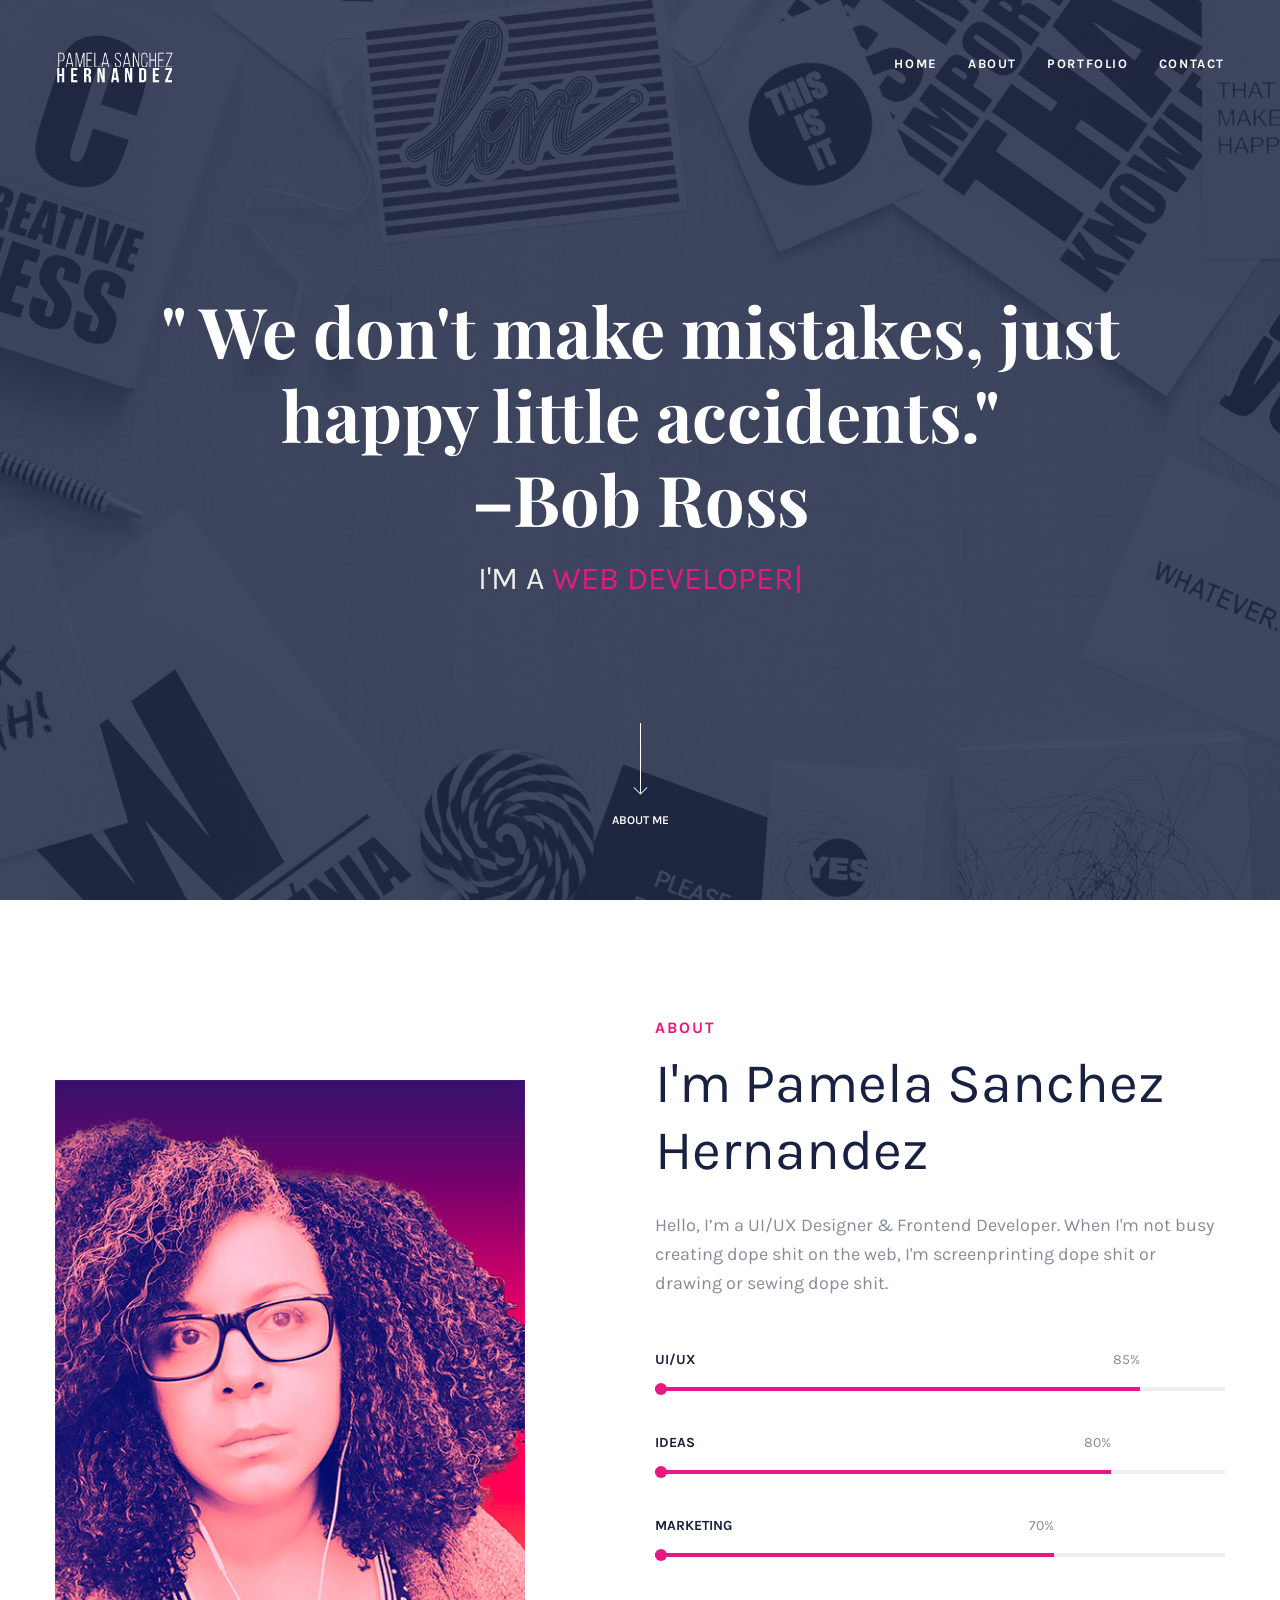
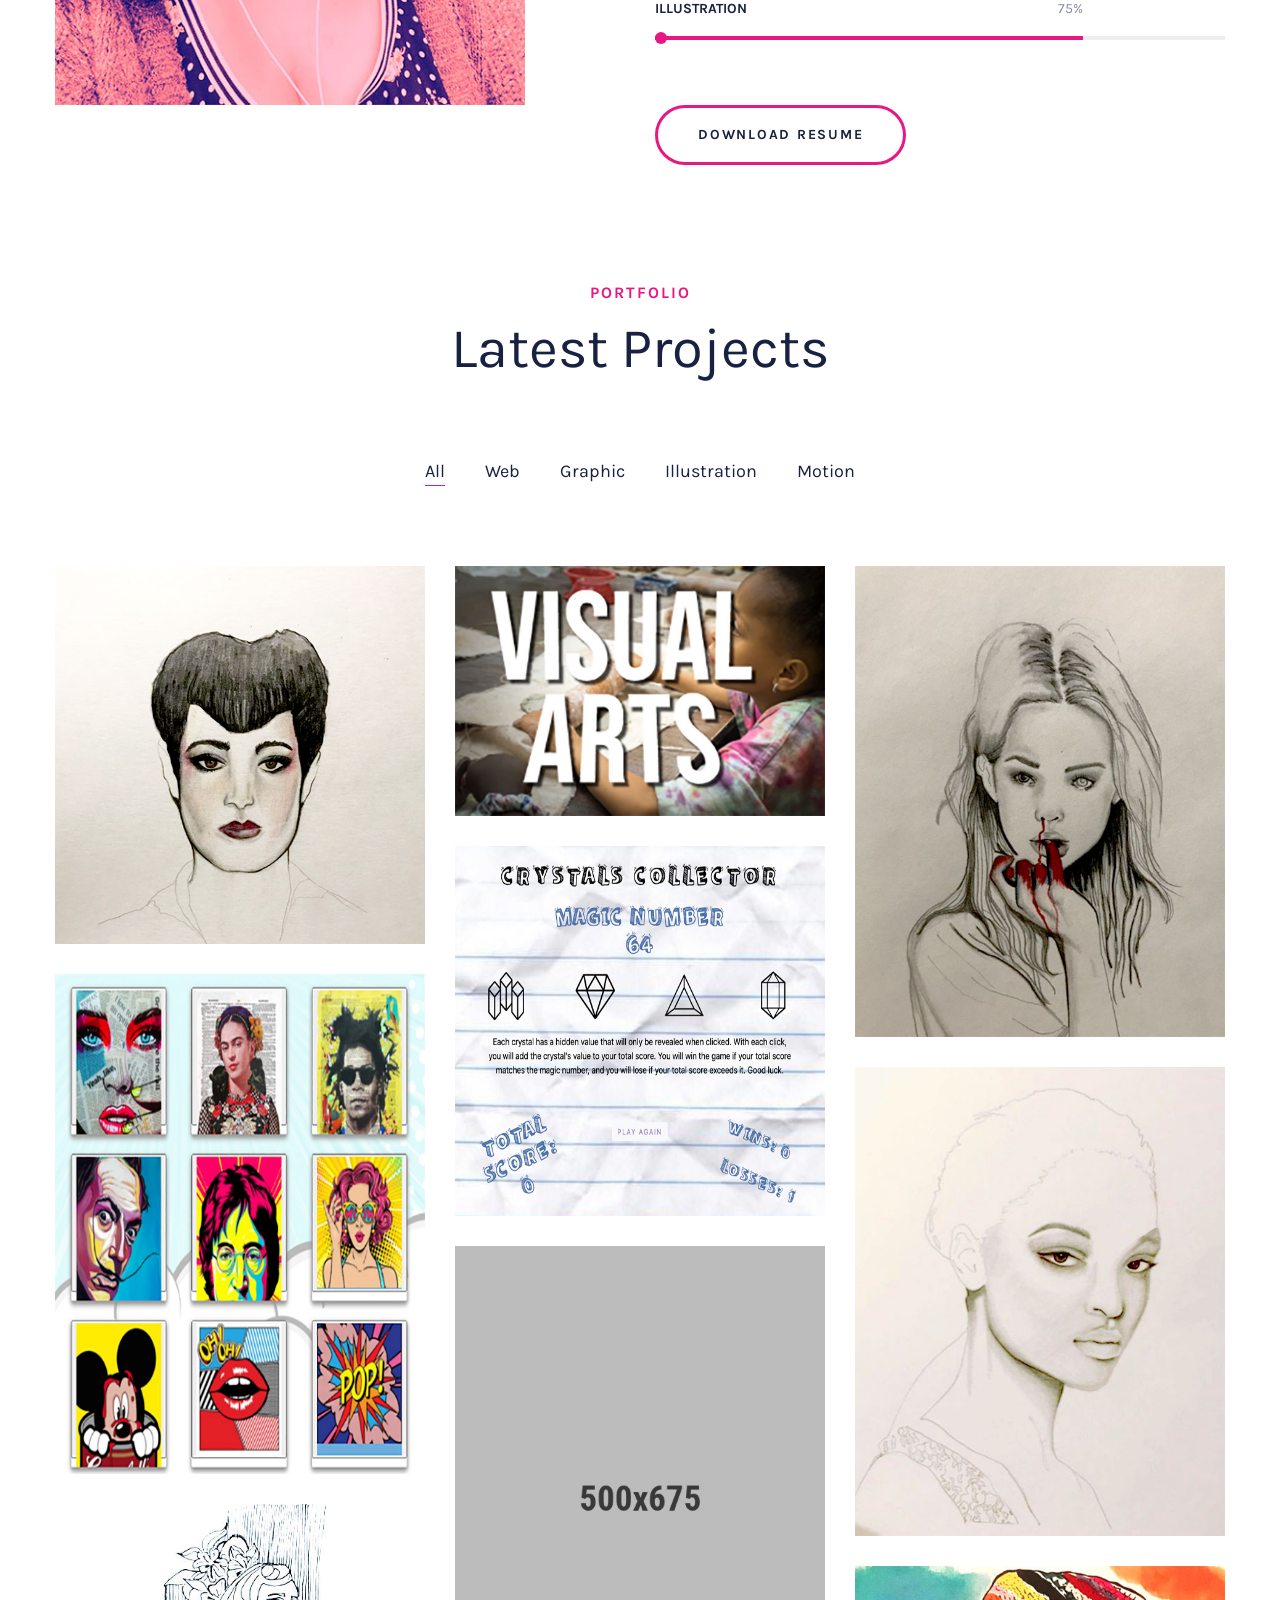
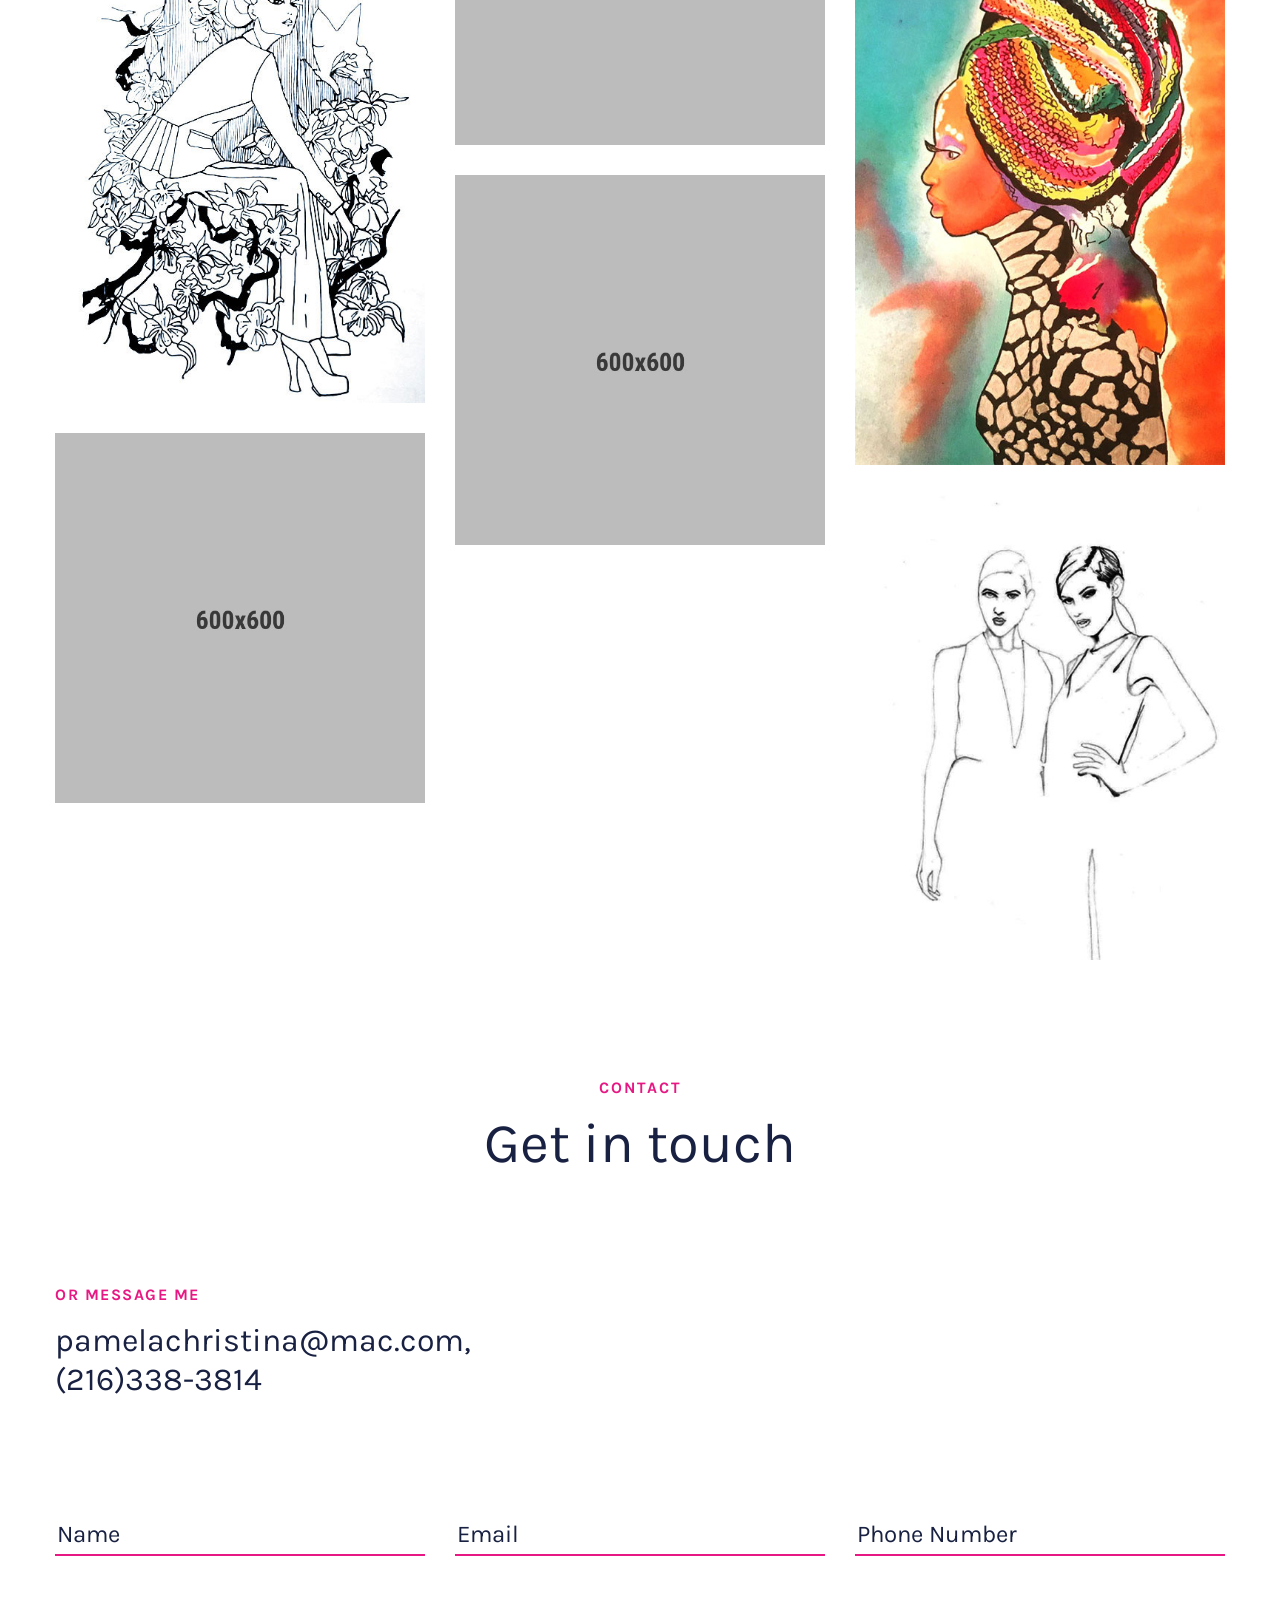
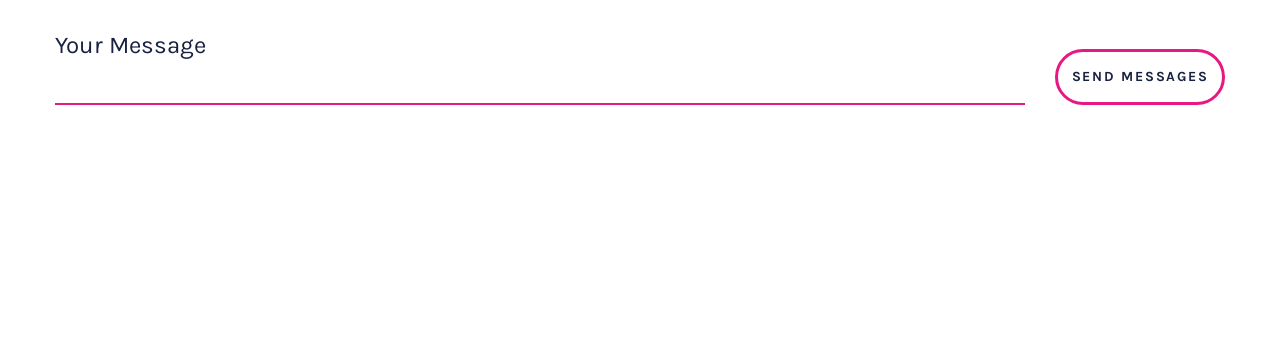
==== commit cc0f9895: "more portfolio updates" ====
--- a/index.html
+++ b/index.html
@@ -226,7 +226,7 @@
                                     </div>
                                 </div>
 
-                                <a href="#" class="btn btn-bordered">Download Resume</a>
+                                <a href="assets/img/Pamela'sResume-2020.pdf" class="btn btn-bordered" download="Pamela'sResume-2020.pdf">Download Resume</a>
                             </div>
                         </div>
                     </div>
@@ -313,29 +313,30 @@
                                     <!-- End Portfolio Item -->
                                 </div>
 
-                                <div class="col-sm-6 col-lg-4 graphic photo">
-                                    <!-- Start Portfolio Item -->
-                                    <div class="portfolio-item">
-                                        <div class="portfolio-item__thumb">
-                                            <a href="portfolio-details.html"><img src="assets/img/portfolio/portfolio-01.jpg" alt="Arden-Portfolio" /></a>
-                                        </div>
-                                        <div class="portfolio-item__info">
-                                            <h3 class="title"><a href="portfolio-details.html">Portfolio title 04</a></h3>
-                                            <a href="portfolio-details.html" class="category">Video</a>
-                                        </div>
-                                    </div>
-                                    <!-- End Portfolio Item -->
-                                </div>
-
                                 <div class="col-sm-6 col-lg-4 brand">
                                     <!-- Start Portfolio Item -->
                                     <div class="portfolio-item">
                                         <div class="portfolio-item__thumb">
-                                            <a href="portfolio-details.html"><img src="assets/img/portfolio/port-archi-2.jpg" alt="Arden-Portfolio" /></a>
-                                        </div>
-                                        <div class="portfolio-item__info">
-                                            <h3 class="title"><a href="portfolio-details.html">Portfolio title 05</a></h3>
-                                            <a href="portfolio-details.html" class="category">Wordpress</a>
+                                            <a href="https://pamelachristina.github.io/unit-4-game/"><img src="assets/img/portfolio/crystals.jpg" alt="Portfolio" /></a>
+                                        </div>
+                                        <div class="portfolio-item__info">
+                                            <h3 class="title"><a href="https://pamelachristina.github.io/unit-4-game/">Crystals Collector 04</a></h3>
+                                            <a href="https://pamelachristina.github.io/unit-4-game/" class="category">Web</a>
+                                        </div>
+                                    </div>
+                                    <!-- End Portfolio Item -->
+                                </div>
+
+                                <div class="col-sm-6 col-lg-4 brand">
+                                    <!-- Start Portfolio Item -->
+                                    <div class="portfolio-item">
+                                        <div class="portfolio-item__thumb">
+                                            <a href="https://click-art-game.herokuapp.com"><img src="assets/img/portfolio/clickgame.jpg" alt="Portfolio" /></a>
+                                        </div>
+                                        <div class="portfolio-item__info">
+                                            <h3 class="title"><a href="https://click-art-game.herokuapp.com">Portfolio title 05</a></h3>
+                                            <a href="https://click-art-game.herokuapp.com" class="category">React App</a>
+                                            <p class="description">A memory game created with React. The applications UI is broken up into components, a managed component state and user events.</p>
                                         </div>
                                     </div>
                                     <!-- End Portfolio Item -->
--- a/assets/css/style.min.css
+++ b/assets/css/style.min.css
@@ -5622,6 +5622,12 @@
 	transition: .4s;
 }
 
+.portfolio-item__info .description {
+	text-align: center;
+	color: #fff;
+	padding: 20px;
+}
+
 .portfolio-item__info .title {
 	font-size: 16px;
 	line-height: 1;
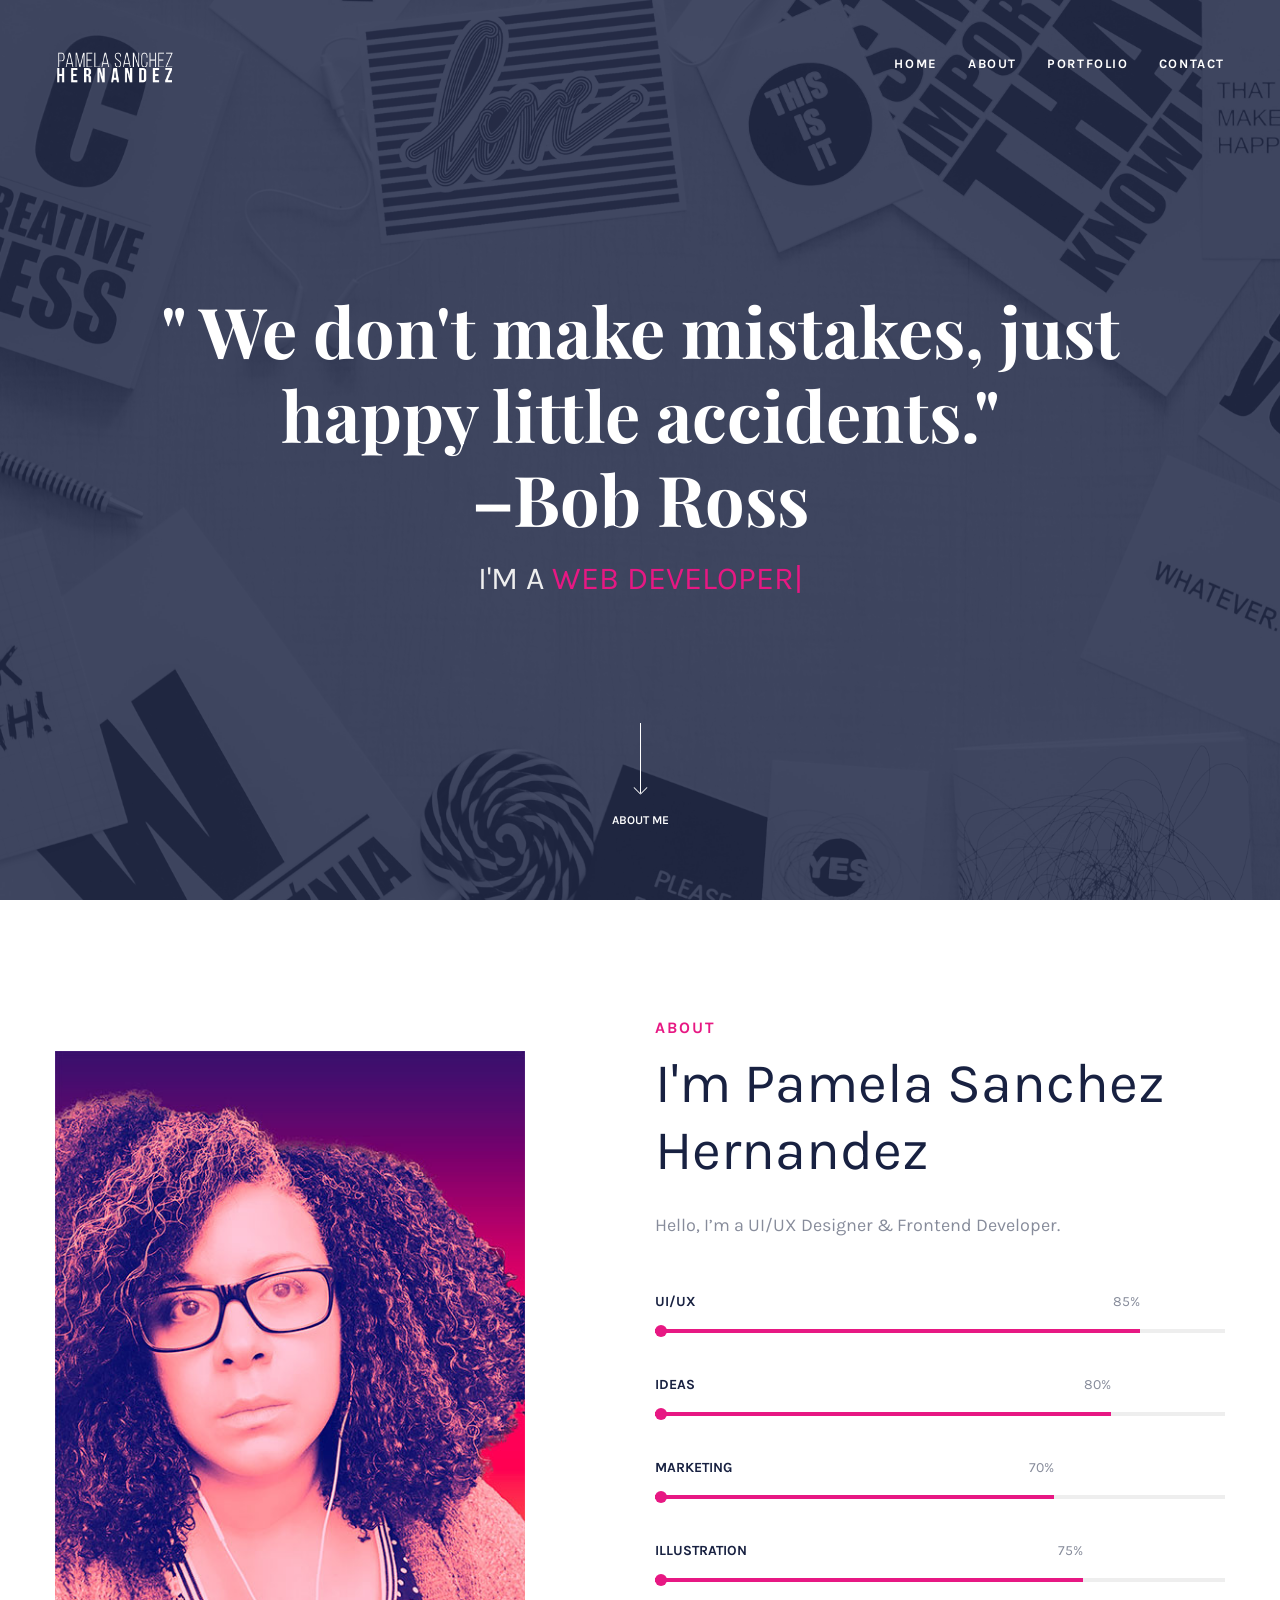
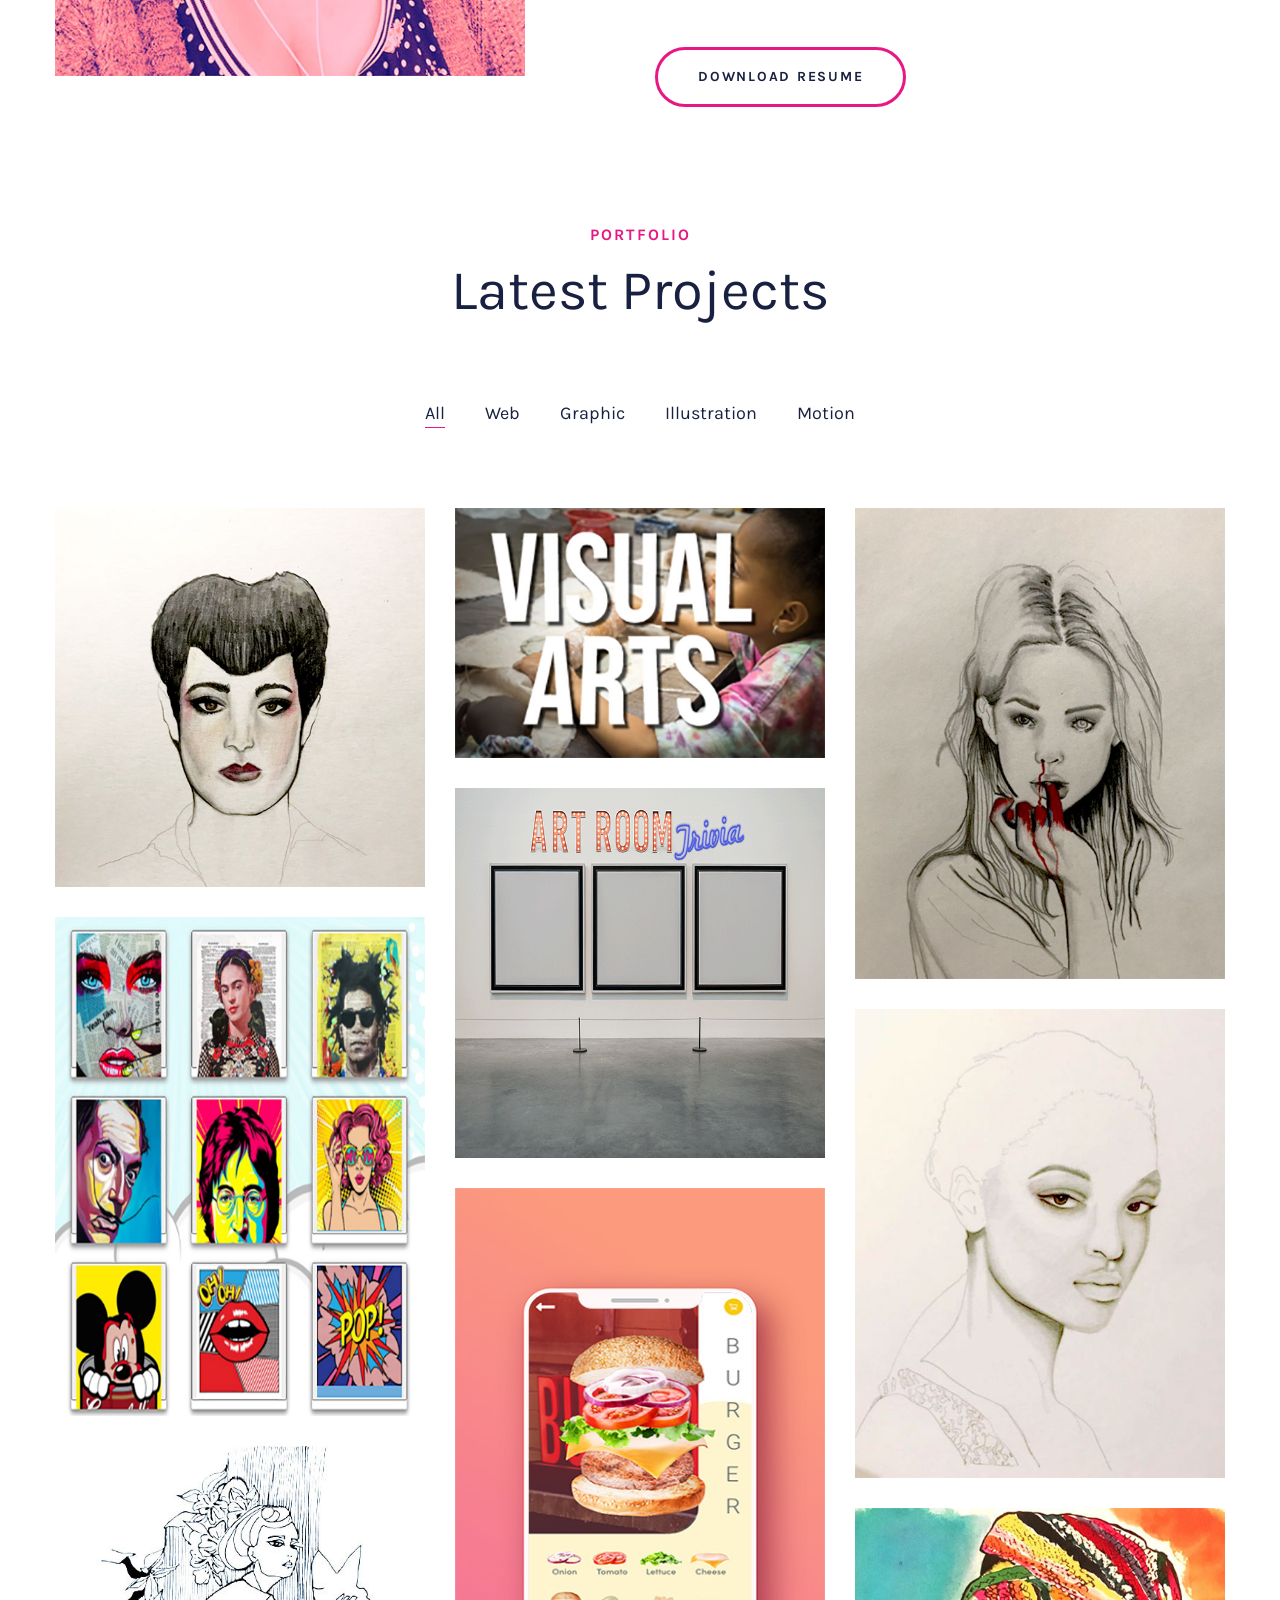
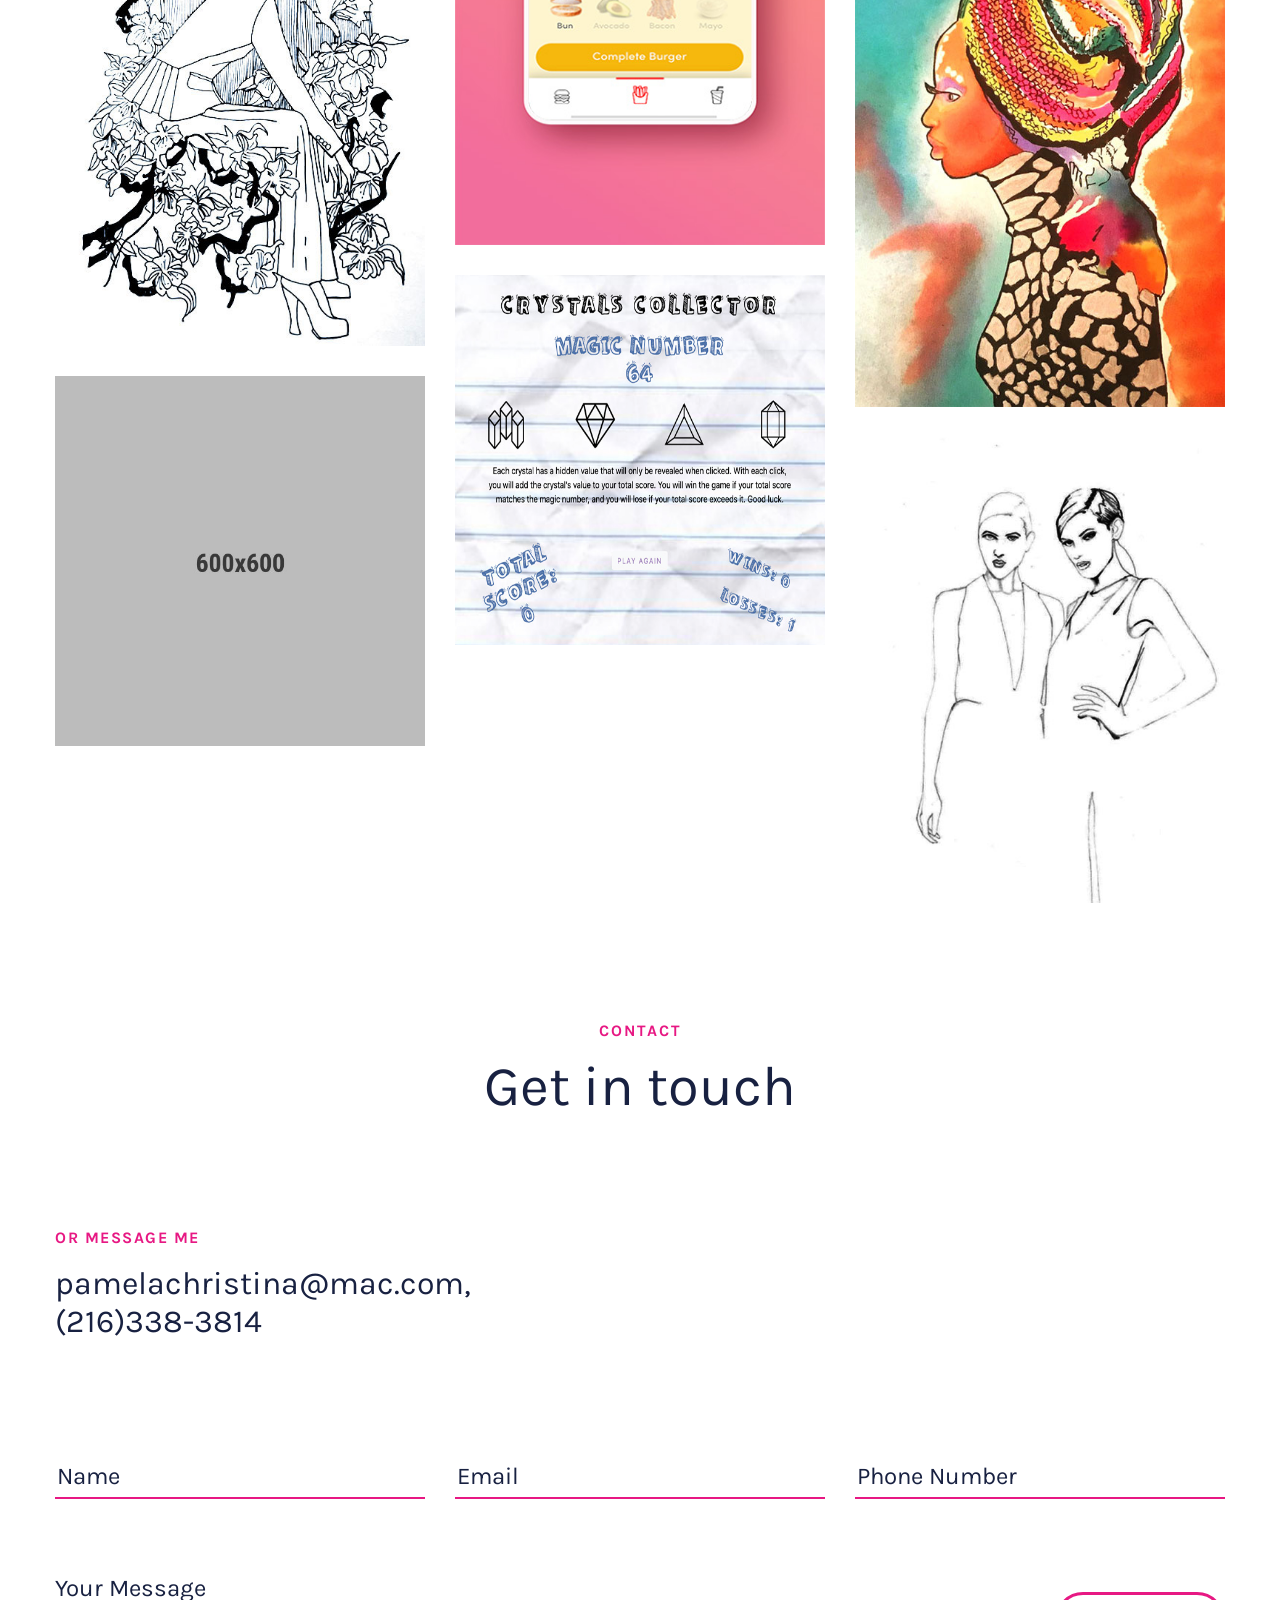
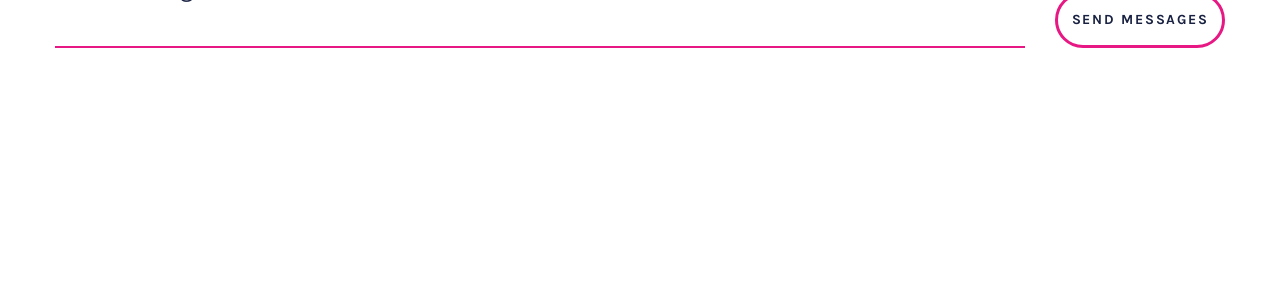
==== commit df1b8da1: "more updates" ====
--- a/index.html
+++ b/index.html
@@ -172,7 +172,7 @@
                             <div class="section-title mb-0">
                                 <h5>About</h5>
                                 <h2>I'm Pamela Sanchez Hernandez</h2>
-                                <p>Hello, I’m a UI/UX Designer & Frontend Developer. When I'm not busy creating dope shit on the web, I'm screenprinting dope shit or drawing or sewing dope shit.</p>
+                                <p>Hello, I’m a UI/UX Designer & Frontend Developer. </p>
 
                                 <div class="skill-content-wrapper mt-55 mt-sm-30 mb-40 mb-sm-30">
                                     <div class="skill-wrapper">
@@ -292,8 +292,8 @@
                                             <a href="portfolio-details.html"><img src="assets/img/portfolio/details/rainey.jpg" alt="PSH-Portfolio" /></a>
                                         </div>
                                         <div class="portfolio-item__info">
-                                            <h3 class="title"><a href="portfolio-details.html">Rainey Institute</a></h3>
-                                            <a href="portfolio-details.html" class="category">WordPress</a>
+                                            <h3 class="title"><a href="https://raineyinstitute.org/">Rainey Institute</a></h3>
+                                            <a href="https://raineyinstitute.org/" class="category">WordPress</a>
                                         </div>
                                     </div>
                                     <!-- End Portfolio Item -->
@@ -317,11 +317,11 @@
                                     <!-- Start Portfolio Item -->
                                     <div class="portfolio-item">
                                         <div class="portfolio-item__thumb">
-                                            <a href="https://pamelachristina.github.io/unit-4-game/"><img src="assets/img/portfolio/crystals.jpg" alt="Portfolio" /></a>
-                                        </div>
-                                        <div class="portfolio-item__info">
-                                            <h3 class="title"><a href="https://pamelachristina.github.io/unit-4-game/">Crystals Collector 04</a></h3>
-                                            <a href="https://pamelachristina.github.io/unit-4-game/" class="category">Web</a>
+                                            <a href="https:"><img src="assets/img/portfolio/justified/Art-room-triva-game600x600.gif" alt="Portfolio" /></a>
+                                        </div>
+                                        <div class="portfolio-item__info">
+                                            <h3 class="title"><a href="https">Art Trivia 04</a></h3>
+                                            <a href="https" class="category">Web</a>
                                         </div>
                                     </div>
                                     <!-- End Portfolio Item -->
@@ -356,14 +356,14 @@
                                     <!-- End Portfolio Item -->
                                 </div>
 
-                                <div class="col-sm-6 col-lg-4 photo graphic">
-                                    <!-- Start Portfolio Item -->
-                                    <div class="portfolio-item">
-                                        <div class="portfolio-item__thumb">
-                                            <a href="portfolio-details.html"><img src="assets/img/portfolio/portfolio-l-02.jpg" alt="Arden-Portfolio" /></a>
-                                        </div>
-                                        <div class="portfolio-item__info">
-                                            <h3 class="title"><a href="portfolio-details.html">Portfolio title 07</a></h3>
+                                <div class="col-sm-6 col-lg-4 photo brand">
+                                    <!-- Start Portfolio Item -->
+                                    <div class="portfolio-item">
+                                        <div class="portfolio-item__thumb">
+                                            <a href="portfolio-details.html"><img src="assets/img/portfolio/details/EatDaBurger2020.jpg" alt="Portfolio" /></a>
+                                        </div>
+                                        <div class="portfolio-item__info">
+                                            <h3 class="title"><a href="portfolio-details.html">Eat Da Burger 07</a></h3>
                                             <a href="portfolio-details.html" class="category">Photo</a>
                                         </div>
                                     </div>
@@ -402,11 +402,11 @@
                                     <!-- Start Portfolio Item -->
                                     <div class="portfolio-item">
                                         <div class="portfolio-item__thumb">
-                                            <a href="portfolio-details.html"><img src="assets/img/portfolio/portfolio-01.jpg" alt="Arden-Portfolio" /></a>
-                                        </div>
-                                        <div class="portfolio-item__info">
-                                            <h3 class="title"><a href="portfolio-details.html">Portfolio title 04</a></h3>
-                                            <a href="portfolio-details.html" class="category">Video</a>
+                                            <a href="https://pamelachristina.github.io/unit-4-game/"><img src="assets/img/portfolio/crystals.jpg" alt="Arden-Portfolio" /></a>
+                                        </div>
+                                        <div class="portfolio-item__info">
+                                            <h3 class="title"><a href="https://pamelachristina.github.io/unit-4-game/">Crystals Collector 10</a></h3>
+                                            <a href="https://pamelachristina.github.io/unit-4-game/" class="category">Web</a>
                                         </div>
                                     </div>
                                     <!-- End Portfolio Item -->
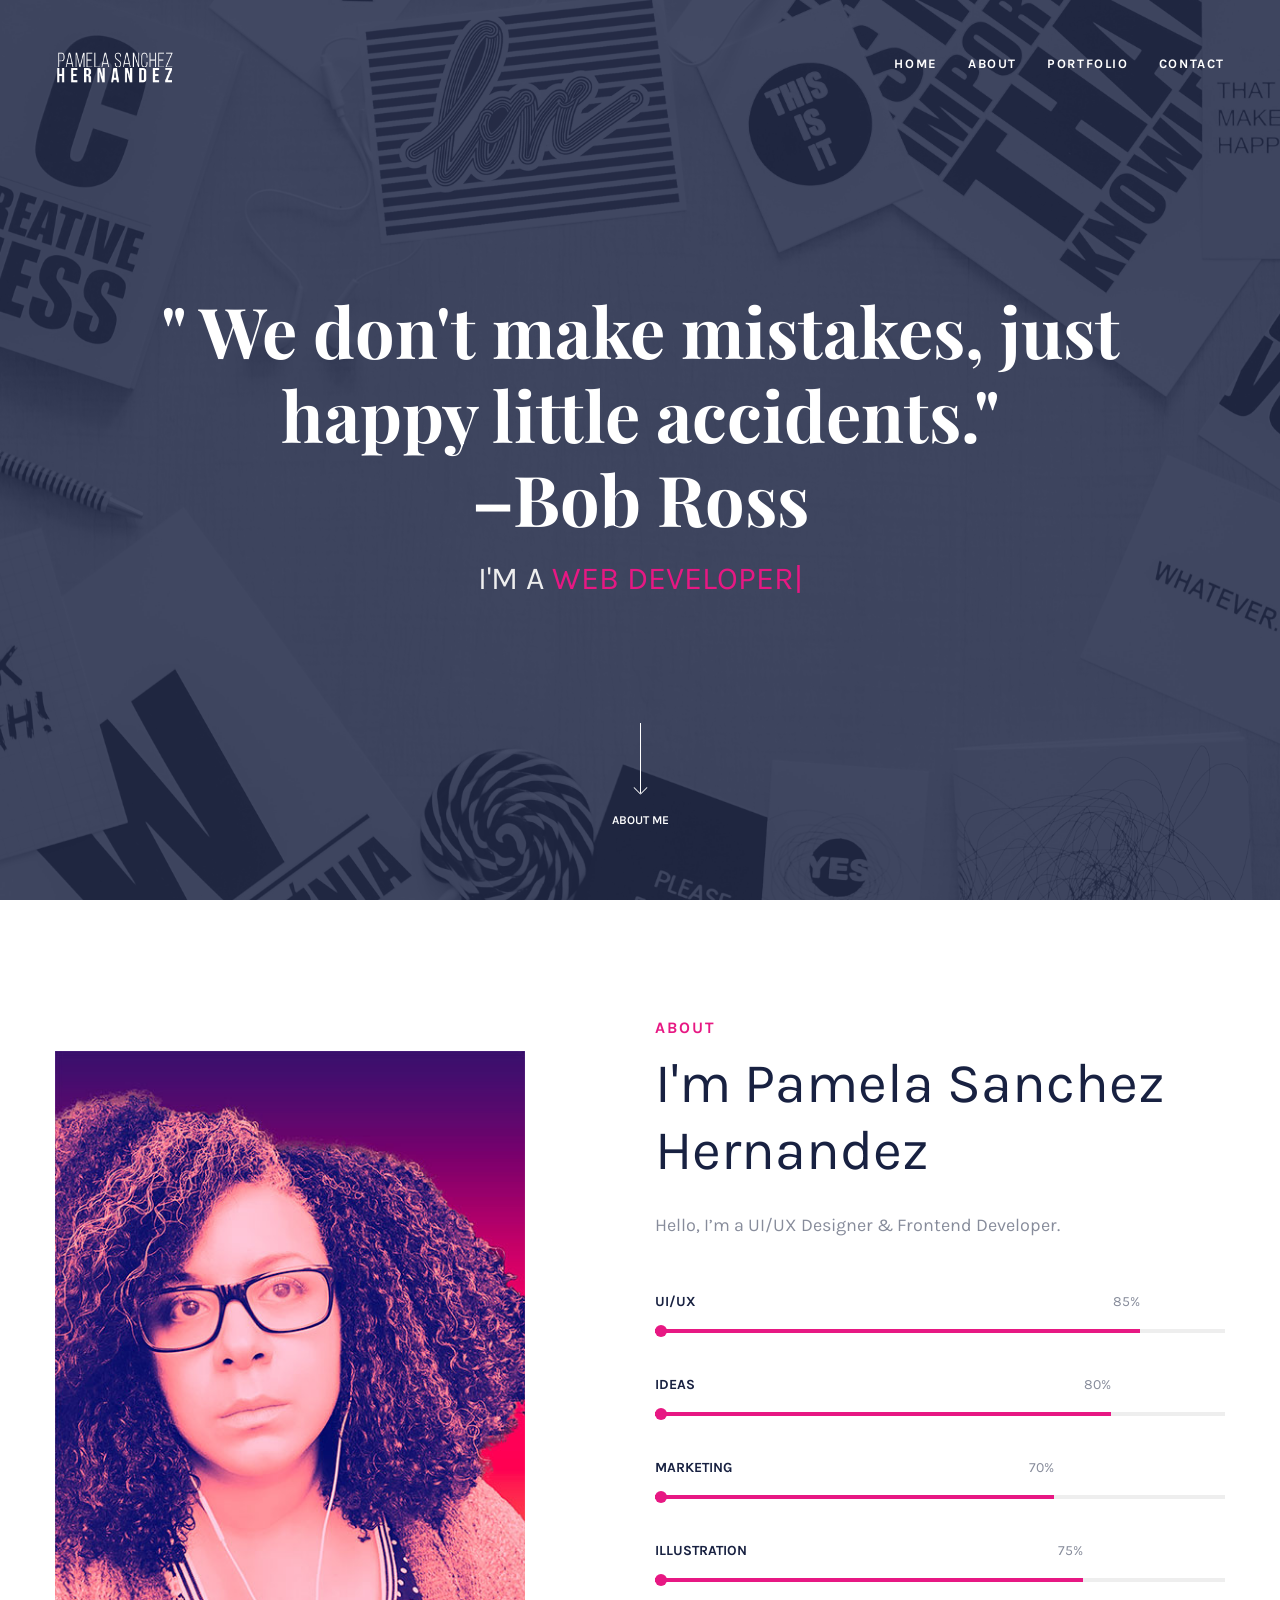
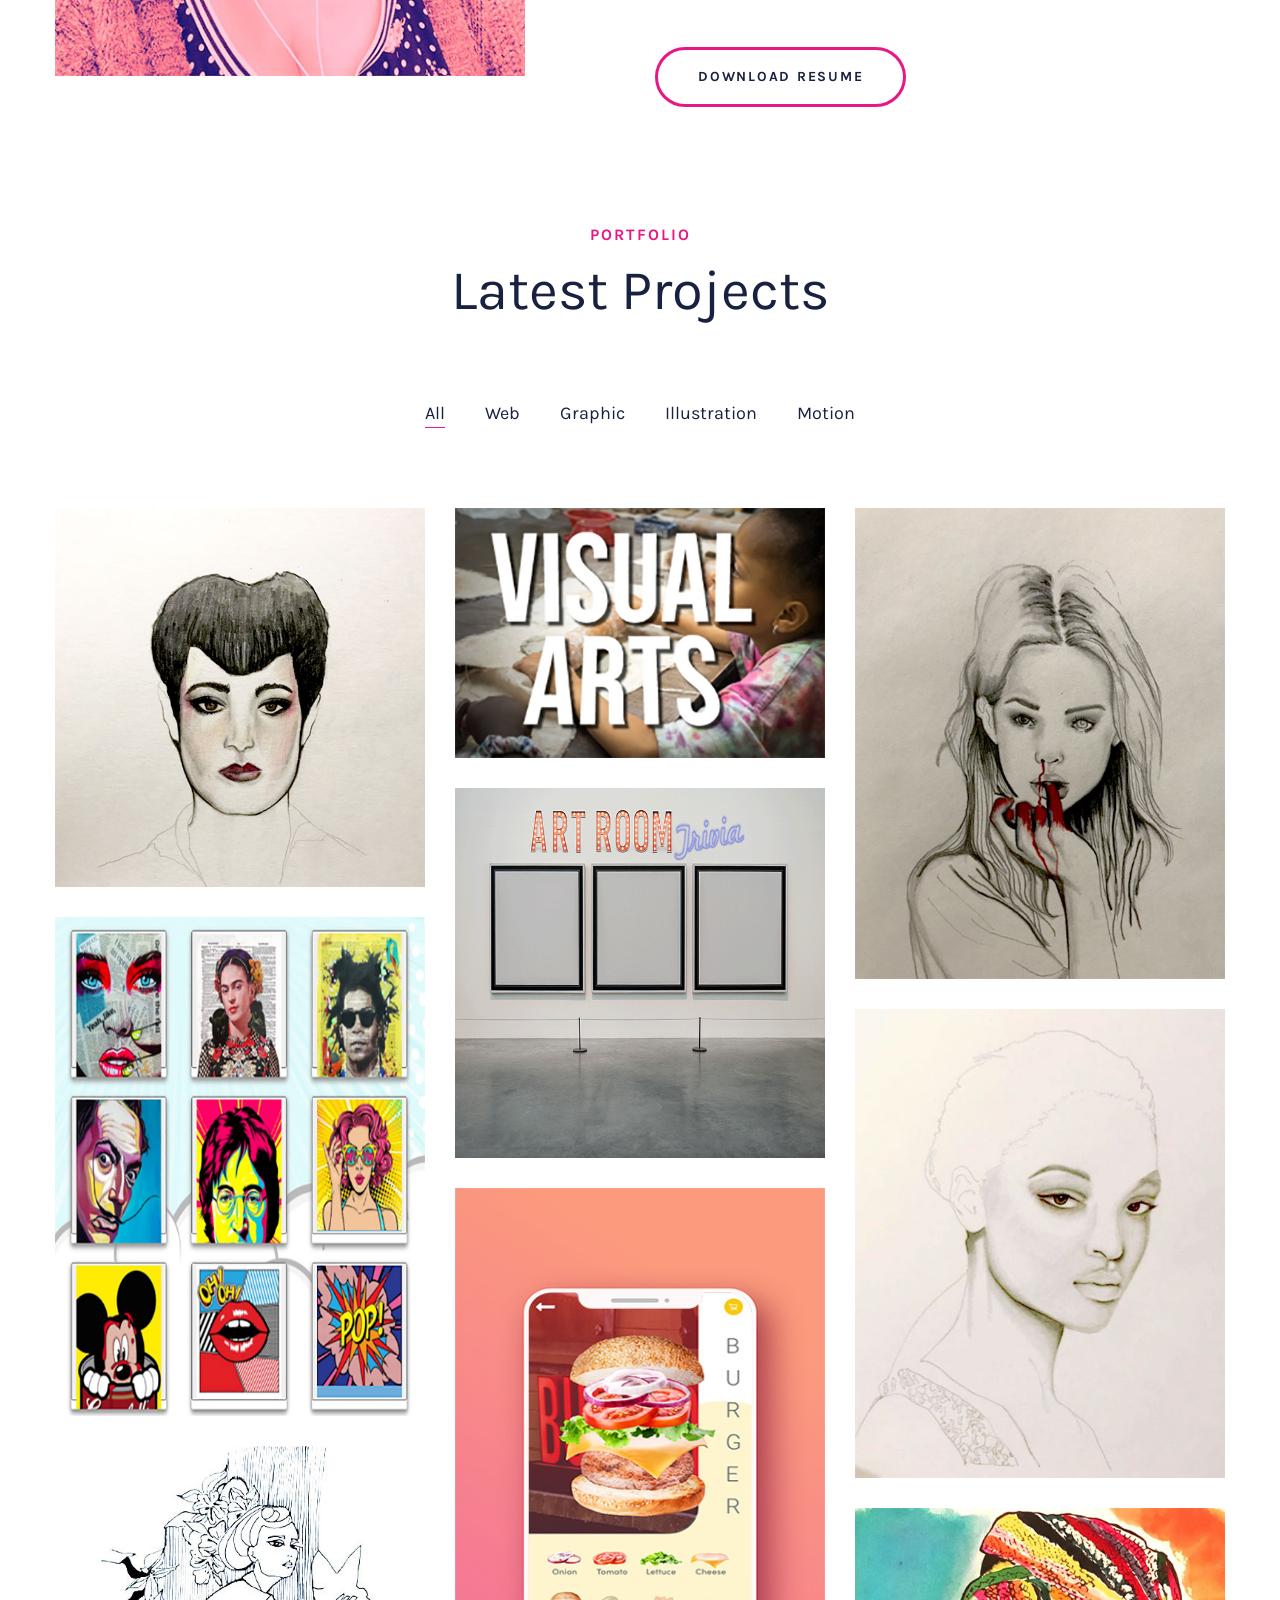
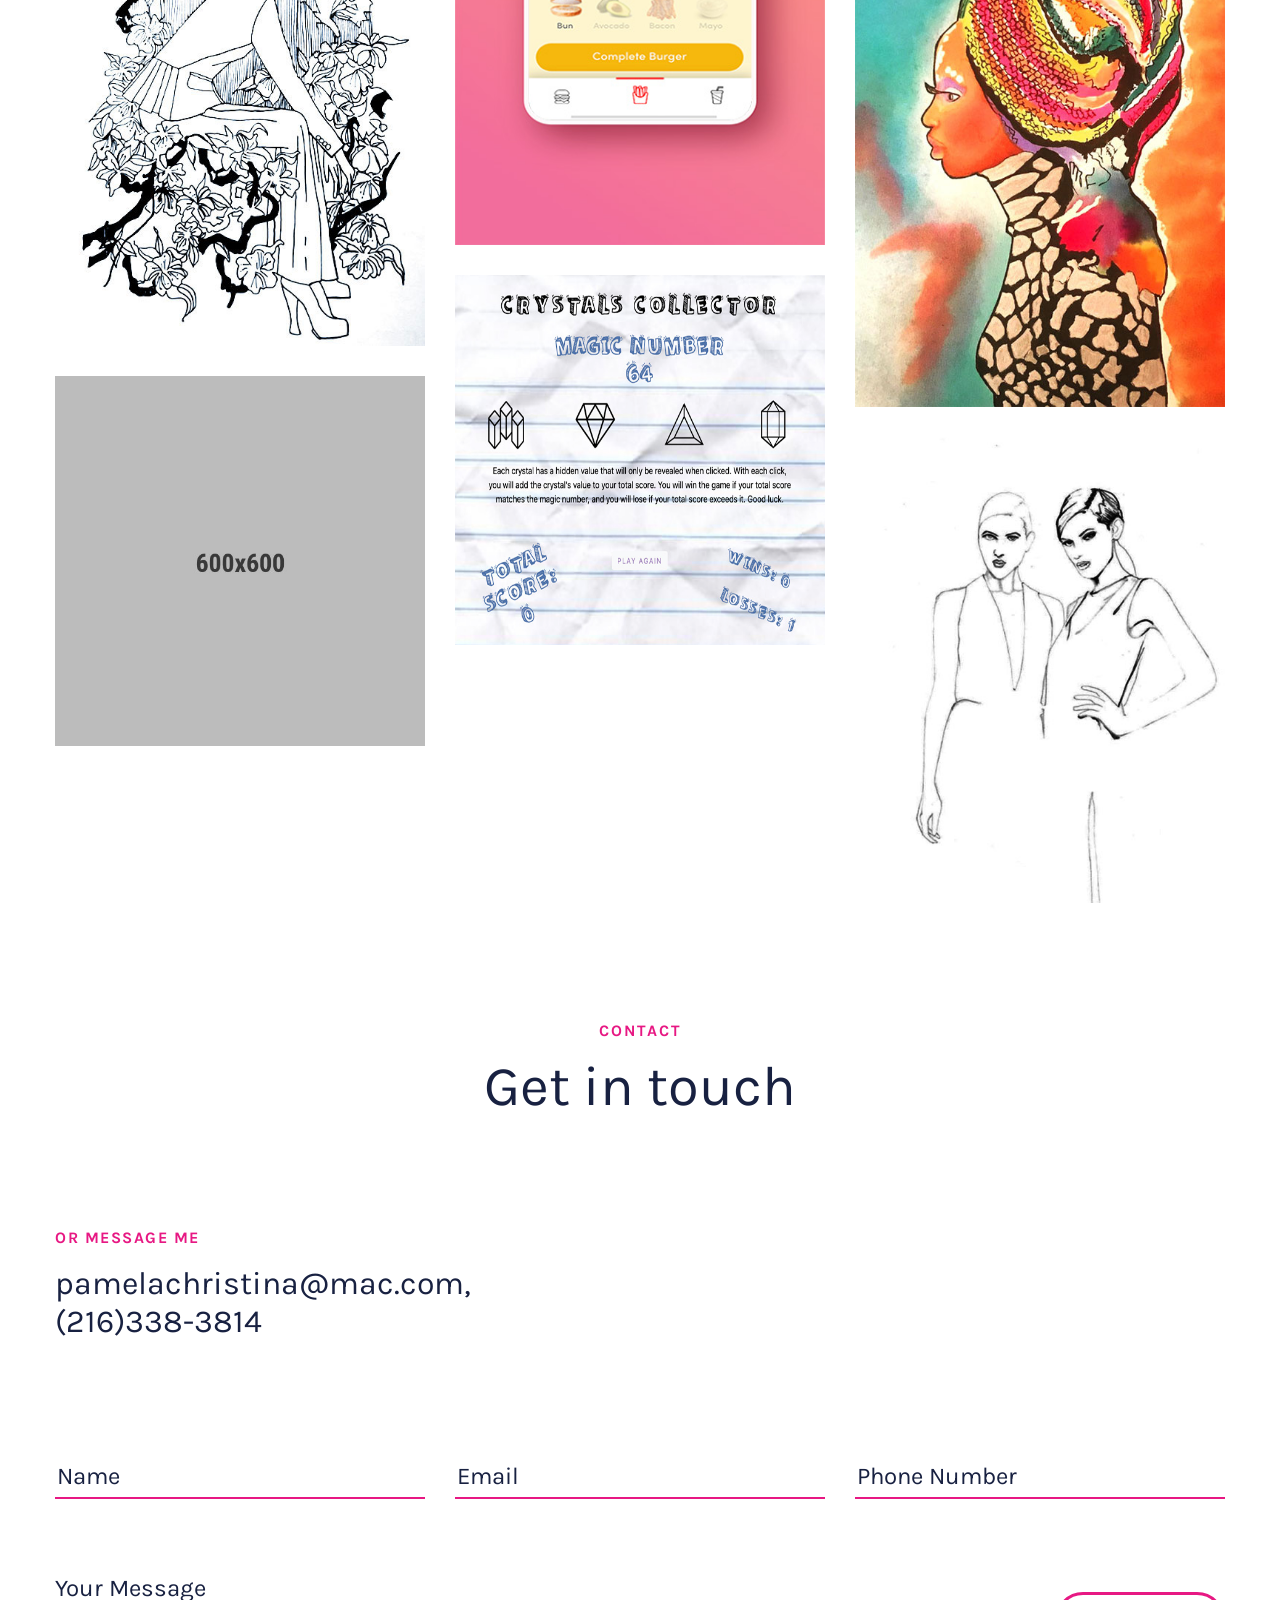
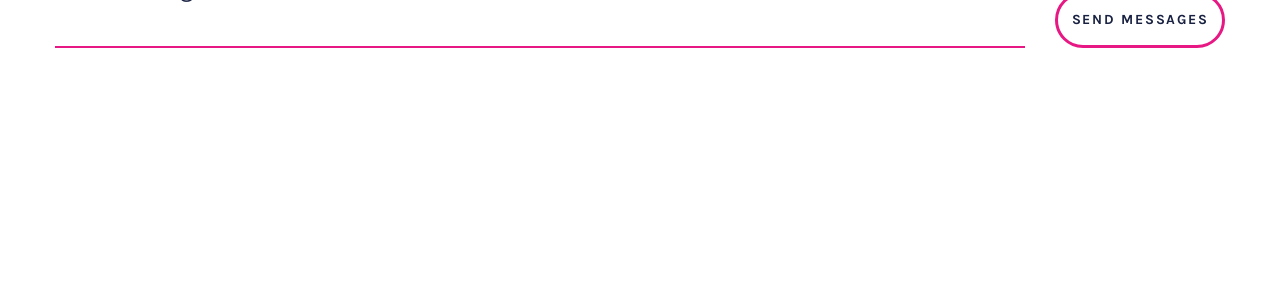
==== commit 8020b115: "updates" ====
--- a/index.html
+++ b/index.html
@@ -317,11 +317,11 @@
                                     <!-- Start Portfolio Item -->
                                     <div class="portfolio-item">
                                         <div class="portfolio-item__thumb">
-                                            <a href="https:"><img src="assets/img/portfolio/justified/Art-room-triva-game600x600.gif" alt="Portfolio" /></a>
+                                            <a href="https://pamelachristina.github.io/triviaGame/"><img src="assets/img/portfolio/justified/Art-room-triva-game600x600.gif" alt="Portfolio" /></a>
                                         </div>
                                         <div class="portfolio-item__info">
                                             <h3 class="title"><a href="https">Art Trivia 04</a></h3>
-                                            <a href="https" class="category">Web</a>
+                                            <a href="https://pamelachristina.github.io/triviaGame/" class="category">Web</a>
                                         </div>
                                     </div>
                                     <!-- End Portfolio Item -->
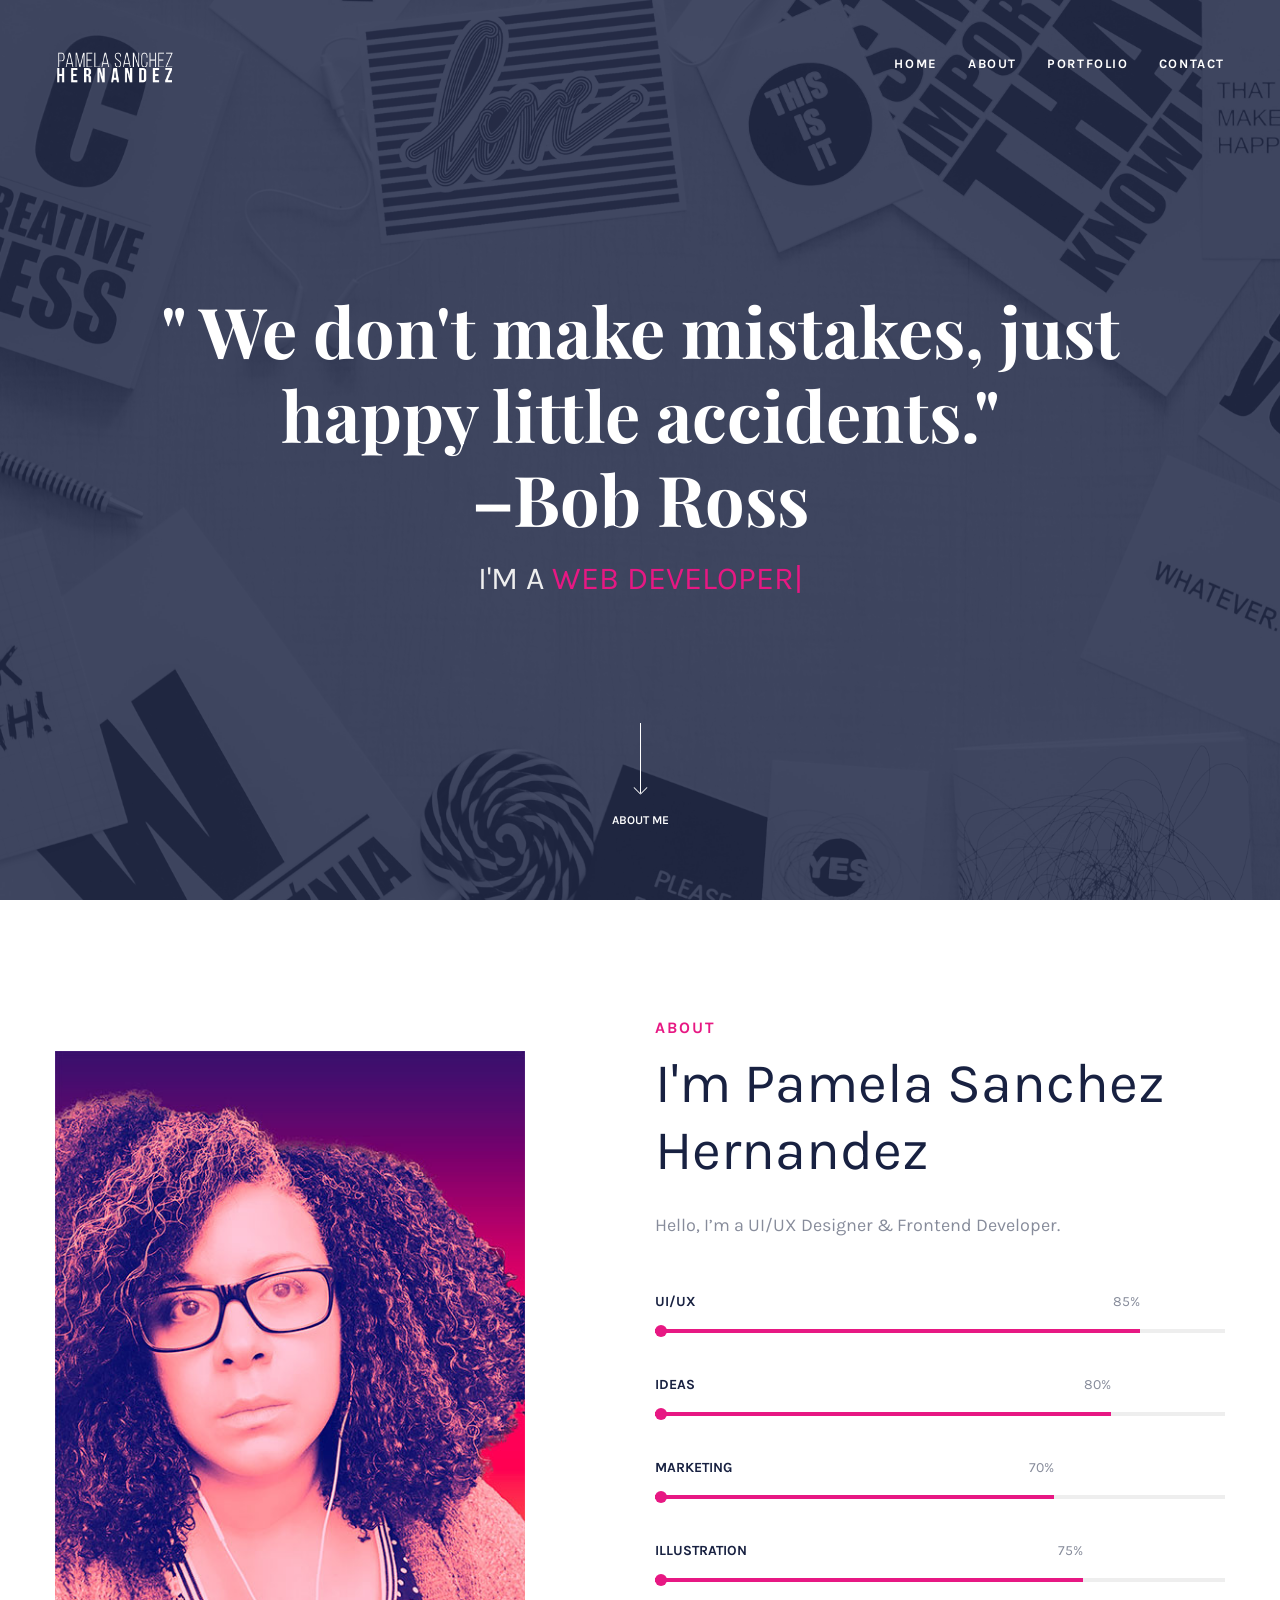
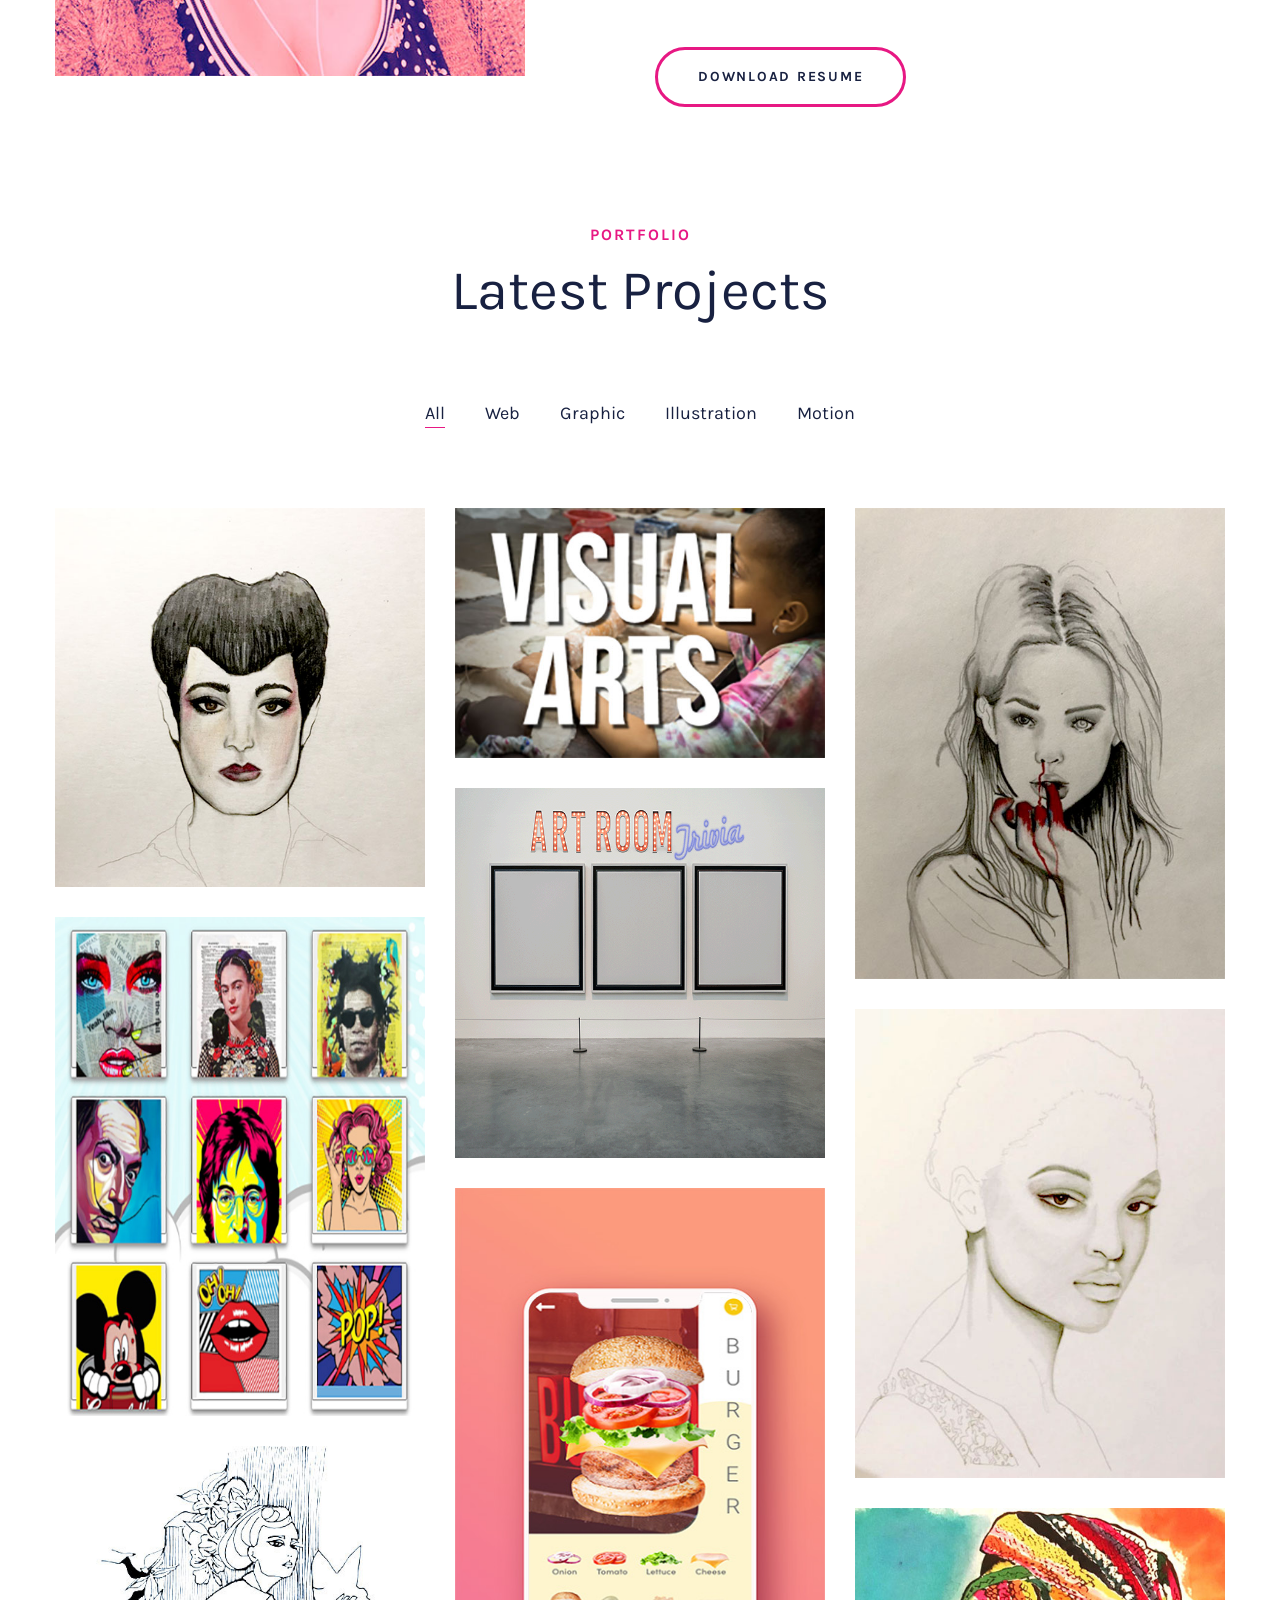
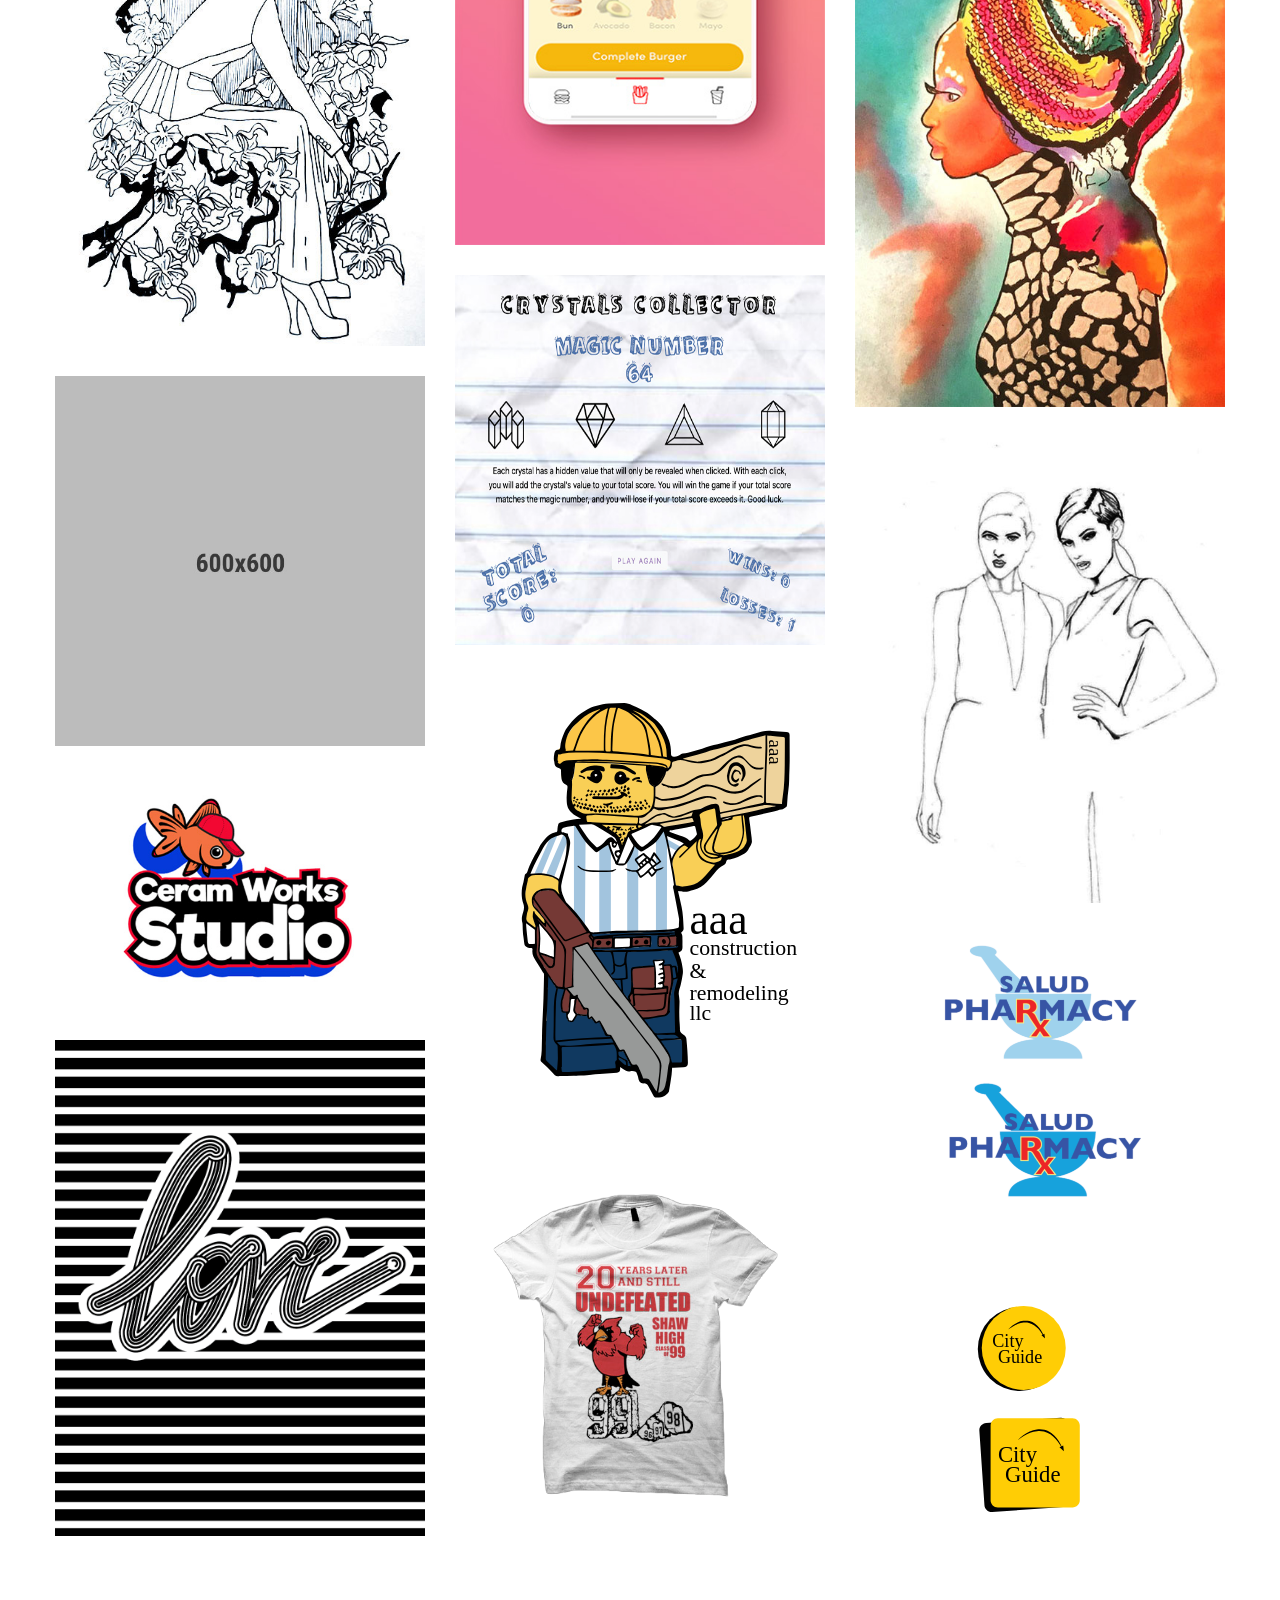
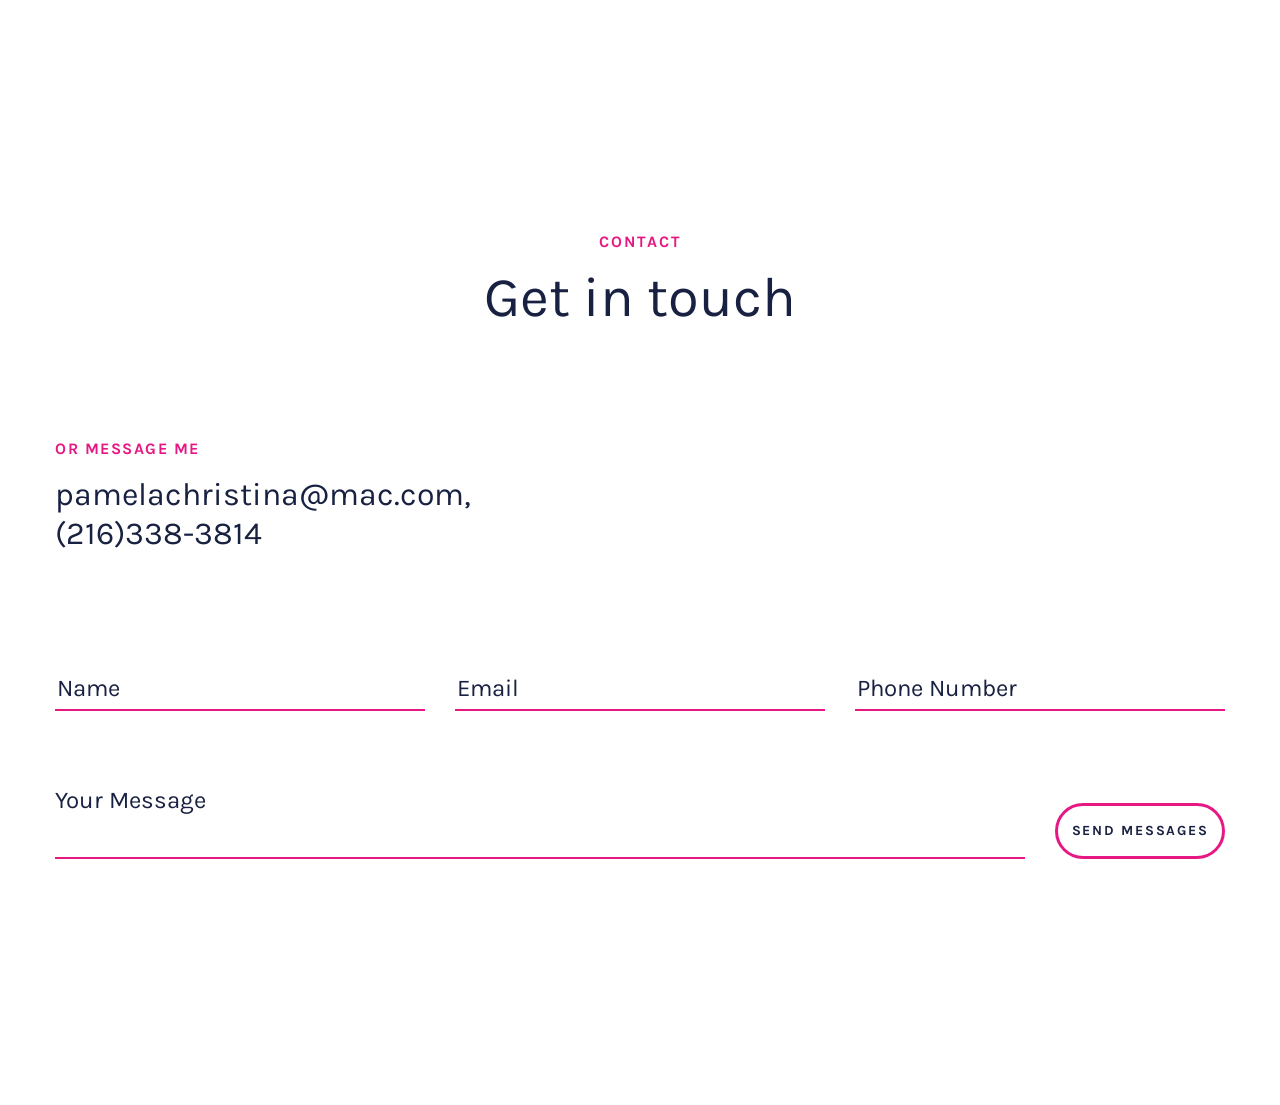
==== commit 4ce812d0: "more updates added" ====
--- a/index.html
+++ b/index.html
@@ -356,7 +356,7 @@
                                     <!-- End Portfolio Item -->
                                 </div>
 
-                                <div class="col-sm-6 col-lg-4 photo brand">
+                                <div class="col-sm-6 col-lg-4 brand ">
                                     <!-- Start Portfolio Item -->
                                     <div class="portfolio-item">
                                         <div class="portfolio-item__thumb">
@@ -398,7 +398,7 @@
                                     <!-- End Portfolio Item -->
                                 </div>
 
-                                <div class="col-sm-6 col-lg-4 graphic photo">
+                                <div class="col-sm-6 col-lg-4 brand">
                                     <!-- Start Portfolio Item -->
                                     <div class="portfolio-item">
                                         <div class="portfolio-item__thumb">
@@ -412,19 +412,19 @@
                                     <!-- End Portfolio Item -->
                                 </div>
 
-                                <div class="col-sm-6 col-lg-4 graphic photo">
+                                <div class="col-sm-6 col-lg-4 brand ">
                                     <!-- Start Portfolio Item -->
                                     <div class="portfolio-item">
                                         <div class="portfolio-item__thumb">
                                             <a href="portfolio-details.html"><img src="assets/img/portfolio/portfolio-01.jpg" alt="Arden-Portfolio" /></a>
                                         </div>
                                         <div class="portfolio-item__info">
-                                            <h3 class="title"><a href="portfolio-details.html">Portfolio title 04</a></h3>
+                                            <h3 class="title"><a href="portfolio-details.html">Portfolio title 11</a></h3>
                                             <a href="portfolio-details.html" class="category">Video</a>
                                         </div>
                                     </div>
                                     <!-- End Portfolio Item -->
-                                </div>
+                                </div> 
 
                                 <div class="col-sm-6 col-lg-4  illus">
                                     <!-- Start Portfolio Item -->
@@ -433,12 +433,96 @@
                                             <a href="portfolio-details.html"><img src="assets/img/portfolio/details/fashionIllus.jpg" alt="PSH-Portfolio" /></a>
                                         </div>
                                         <div class="portfolio-item__info">
-                                            <h3 class="title"><a href="portfolio-details.html">Portfolio title 09</a></h3>
+                                            <h3 class="title"><a href="portfolio-details.html">Portfolio title 12</a></h3>
                                             <a href="portfolio-details.html" class="category">Illustration</a>
                                         </div>
                                     </div>
                                     <!-- End Portfolio Item -->
                                 </div>
+
+                                <div class="col-sm-6 col-lg-4 graphic ">
+                                    <!-- Start Portfolio Item -->
+                                    <div class="portfolio-item">
+                                        <div class="portfolio-item__thumb">
+                                            <a href="https:"><img src="assets/img/portfolio/AAA construction.svg" alt="Portfolio" /></a>
+                                        </div>
+                                        <div class="portfolio-item__info">
+                                            <h3 class="title"><a href="https">Logo Design 13</a></h3>
+                                            <a href="https:" class="category">Graphic</a>
+                                        </div>
+                                    </div>
+                                    <!-- End Portfolio Item -->
+                                </div>
+
+                                <div class="col-sm-6 col-lg-4 graphic ">
+                                    <!-- Start Portfolio Item -->
+                                    <div class="portfolio-item">
+                                        <div class="portfolio-item__thumb">
+                                            <a href="portfolio-details.html"><img src="assets/img/portfolio/ceramworkslogo.jpg" alt="PSH-Portfolio" /></a>
+                                        </div>
+                                        <div class="portfolio-item__info">
+                                            <h3 class="title"><a href="https:">Logo Design 14</a></h3>
+                                            <a href="portfolio-details.html" class="category">Graphic</a>
+                                        </div>
+                                    </div>
+                                    <!-- End Portfolio Item -->
+                                </div>
+
+                                <div class="col-sm-6 col-lg-4 graphic ">
+                                    <!-- Start Portfolio Item -->
+                                    <div class="portfolio-item">
+                                        <div class="portfolio-item__thumb">
+                                            <a href="portfolio-details.html"><img src="assets/img/portfolio/saludRXlogo.png" alt="PSH-Portfolio" /></a>
+                                        </div>
+                                        <div class="portfolio-item__info">
+                                            <h3 class="title"><a href="https:">Logo Design 14</a></h3>
+                                            <a href="portfolio-details.html" class="category">Graphic</a>
+                                        </div>
+                                    </div>
+                                    <!-- End Portfolio Item -->
+                                </div>
+
+                                <div class="col-sm-6 col-lg-4 graphic ">
+                                    <!-- Start Portfolio Item -->
+                                    <div class="portfolio-item">
+                                        <div class="portfolio-item__thumb">
+                                            <a href="portfolio-details.html"><img src="assets/img/portfolio/love.png" alt="PSH-Portfolio" /></a>
+                                        </div>
+                                        <div class="portfolio-item__info">
+                                            <h3 class="title"><a href="https:">Graphic Design 15</a></h3>
+                                            <a href="portfolio-details.html" class="category">Graphic</a>
+                                        </div>
+                                    </div>
+                                    <!-- End Portfolio Item -->
+                                </div>
+
+                                <div class="col-sm-6 col-lg-4 graphic ">
+                                    <!-- Start Portfolio Item -->
+                                    <div class="portfolio-item">
+                                        <div class="portfolio-item__thumb">
+                                            <a href="portfolio-details.html"><img src="assets/img/portfolio/SHSwhite.png" alt="PSH-Portfolio" /></a>
+                                        </div>
+                                        <div class="portfolio-item__info">
+                                            <h3 class="title"><a href="portfolio-details.html">T-Shirt Design 16</a></h3>
+                                            <a href="portfolio-details.html" class="category">Graphic</a>
+                                        </div>
+                                    </div>
+                                    <!-- End Portfolio Item -->
+                                </div> 
+
+                                <div class="col-sm-6 col-lg-4 graphic ">
+                                    <!-- Start Portfolio Item -->
+                                    <div class="portfolio-item">
+                                        <div class="portfolio-item__thumb">
+                                            <a href="portfolio-details.html"><img src="assets/img/portfolio/cityGuideLogo.svg" alt="PSH-Portfolio" /></a>
+                                        </div>
+                                        <div class="portfolio-item__info">
+                                            <h3 class="title"><a href="portfolio-details.html">Logo Design 17</a></h3>
+                                            <a href="portfolio-details.html" class="category">Graphic</a>
+                                        </div>
+                                    </div>
+                                    <!-- End Portfolio Item -->
+                                </div> 
                             </div>
                         </div>
                         <!-- End Portfolio Content -->
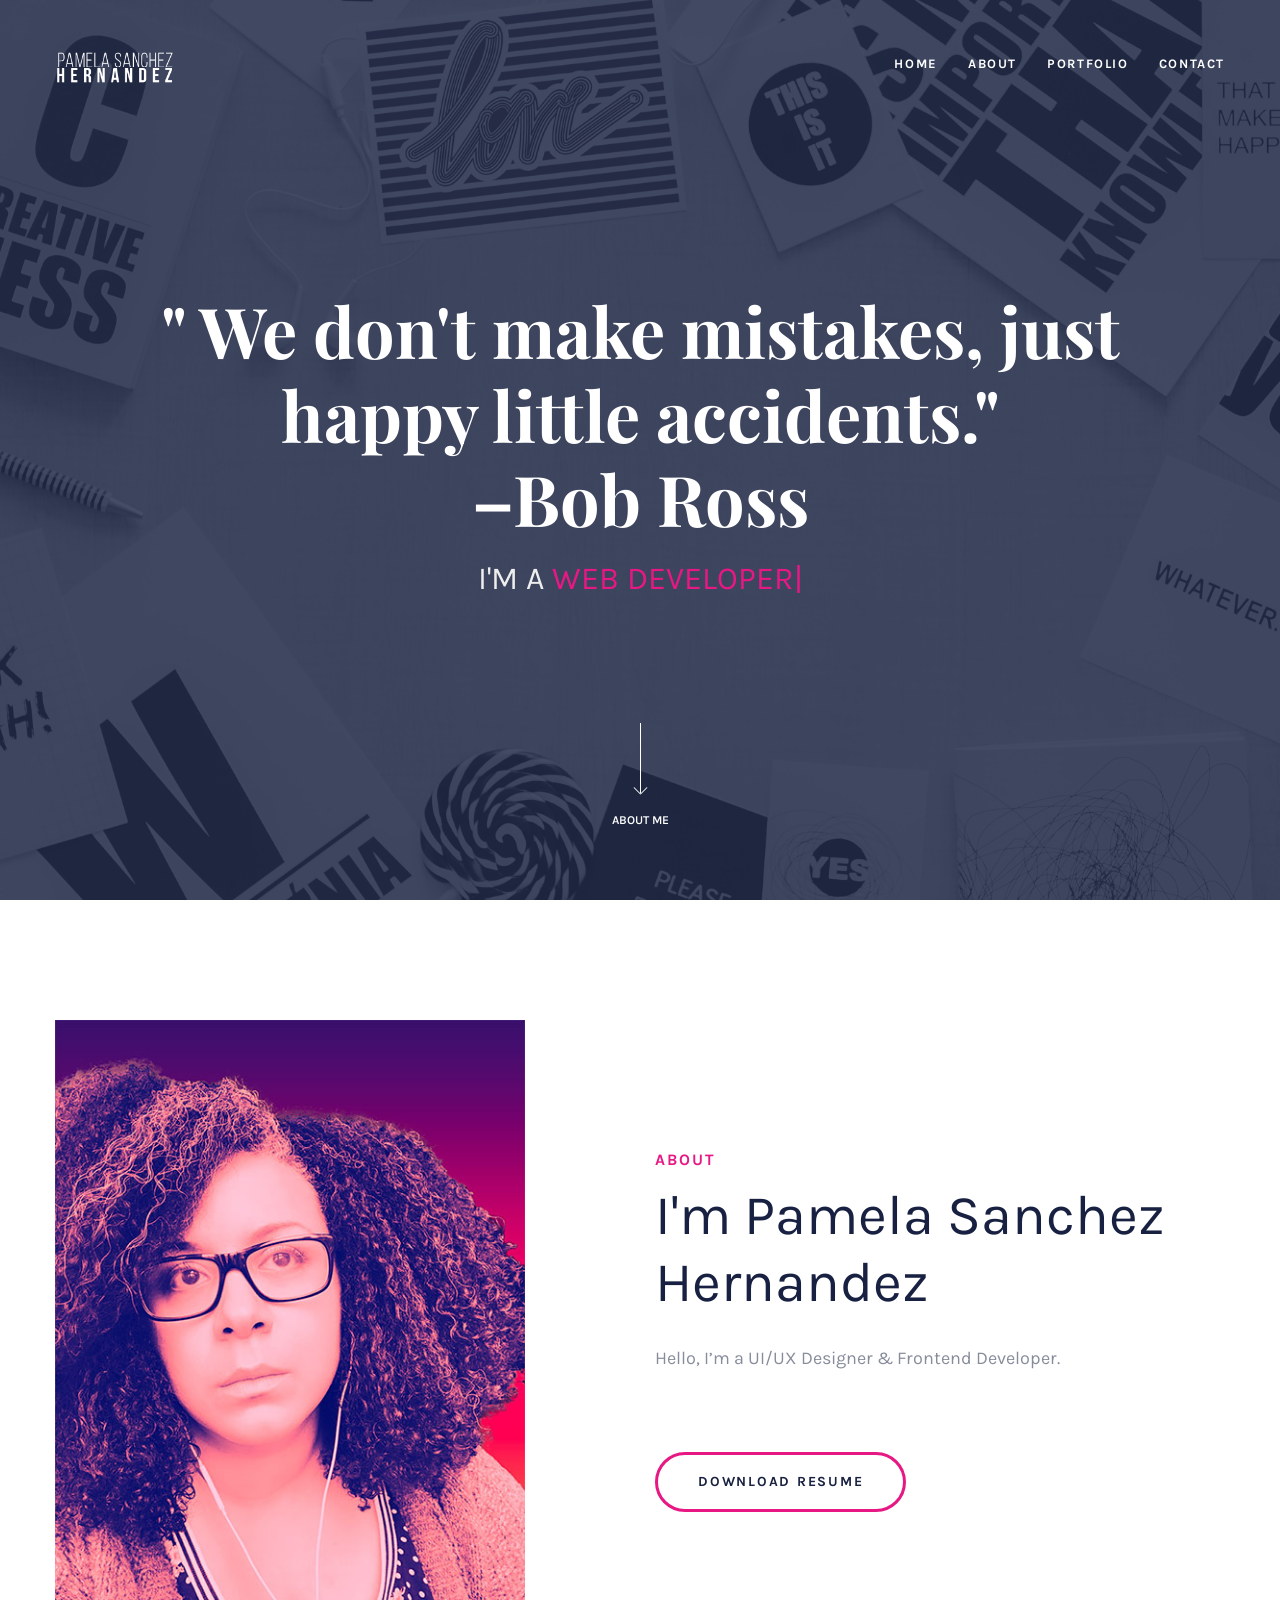
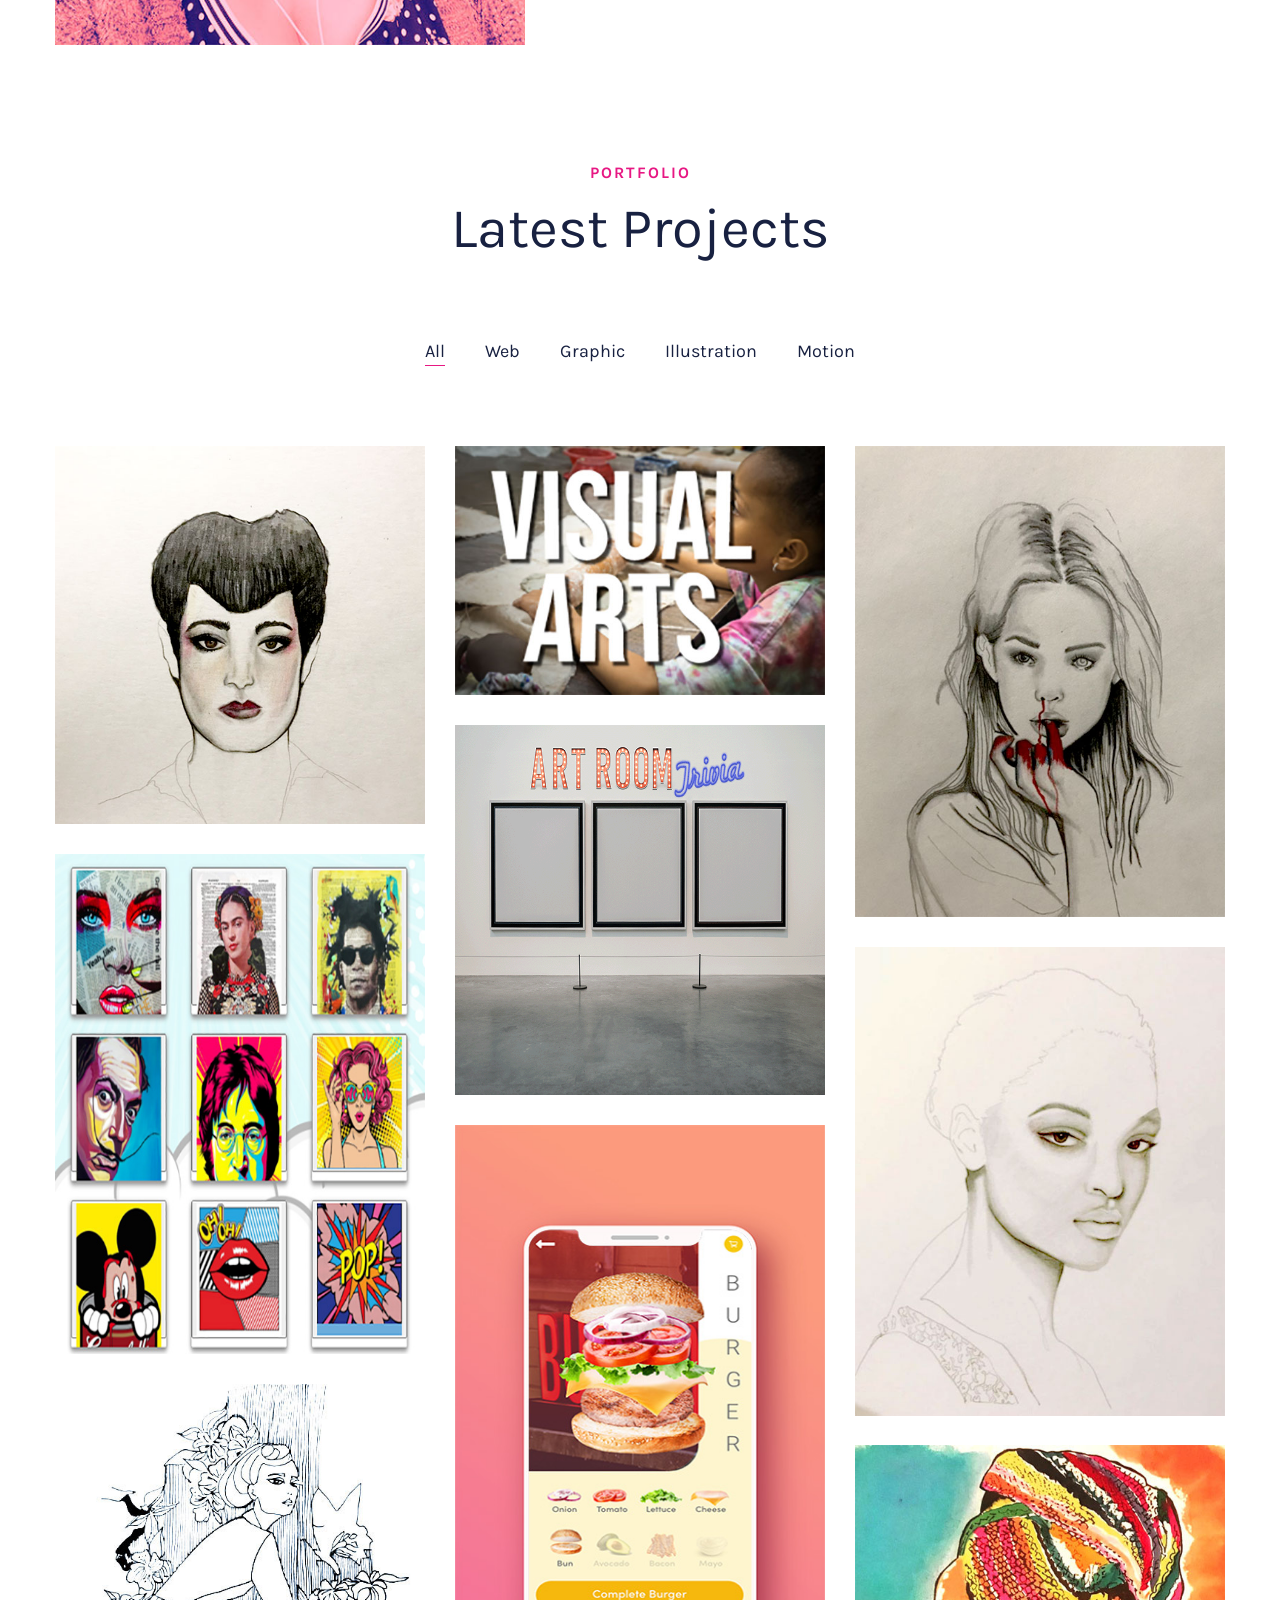
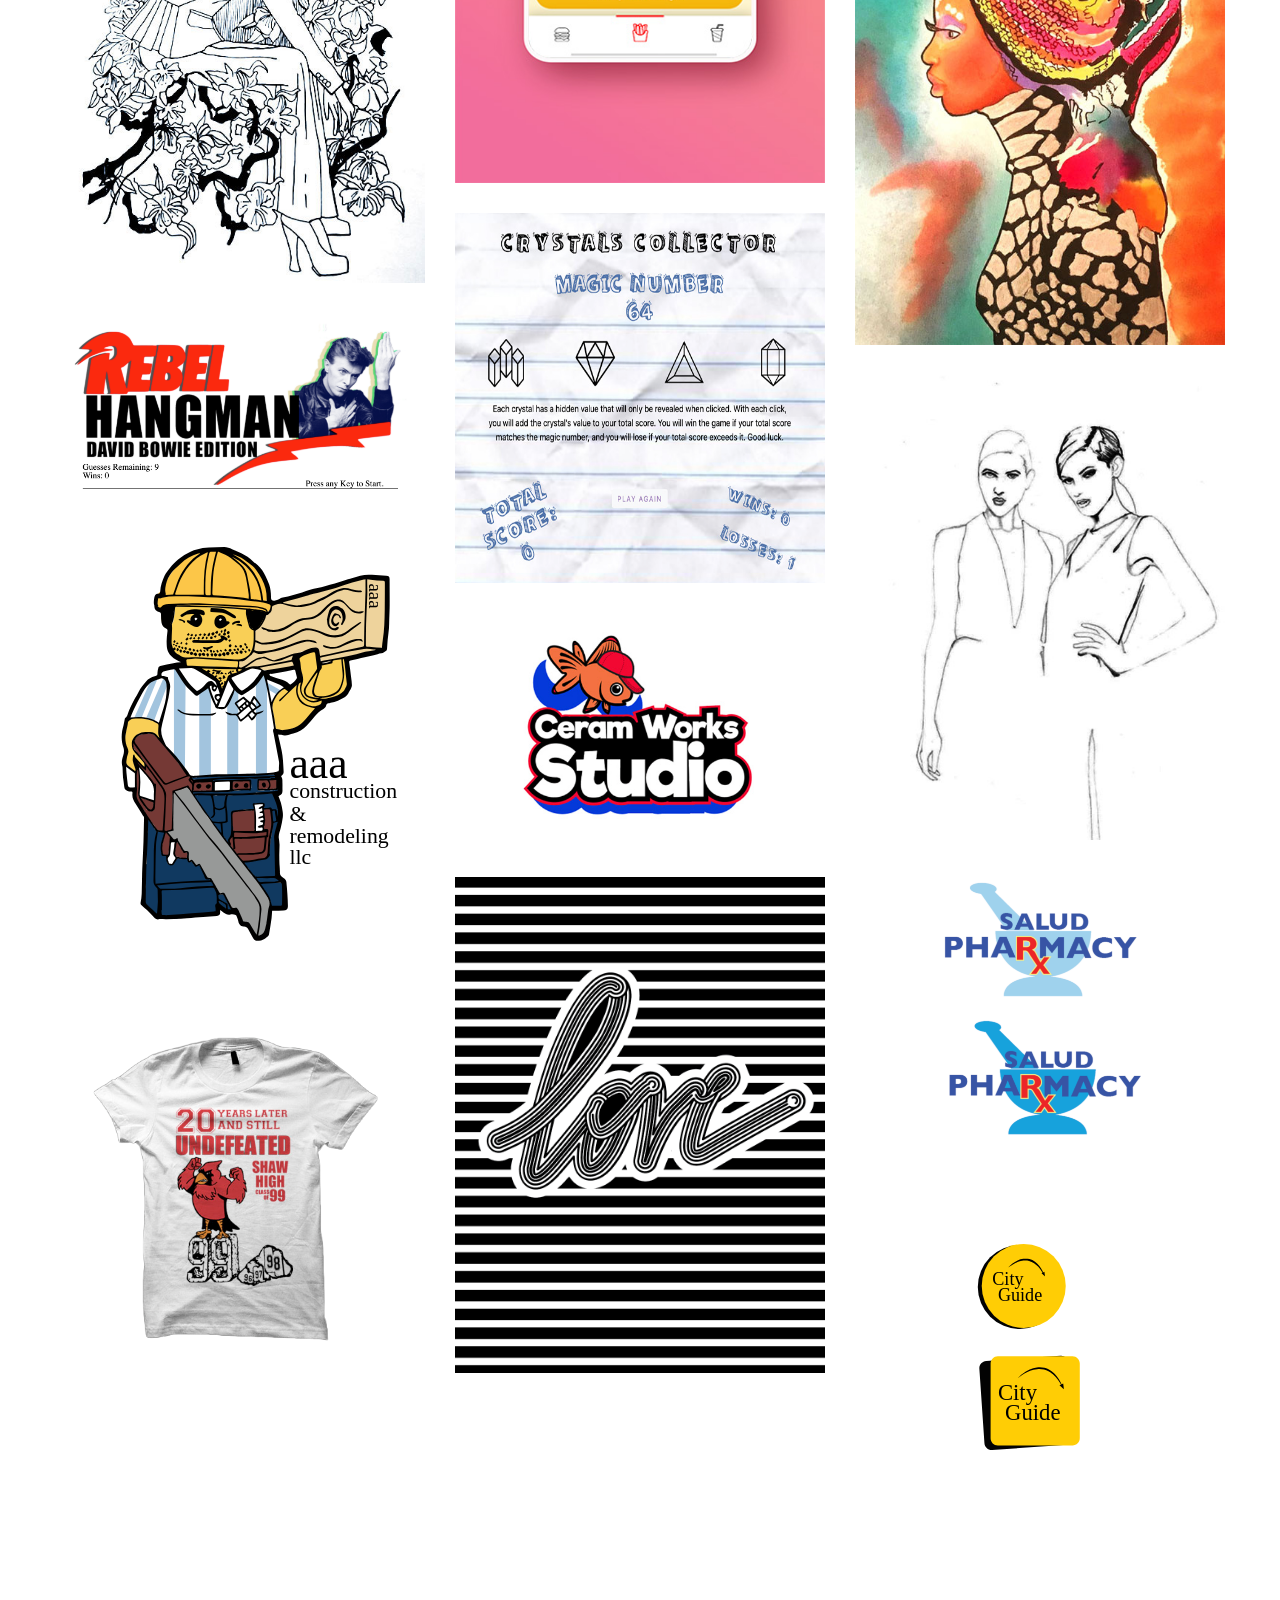
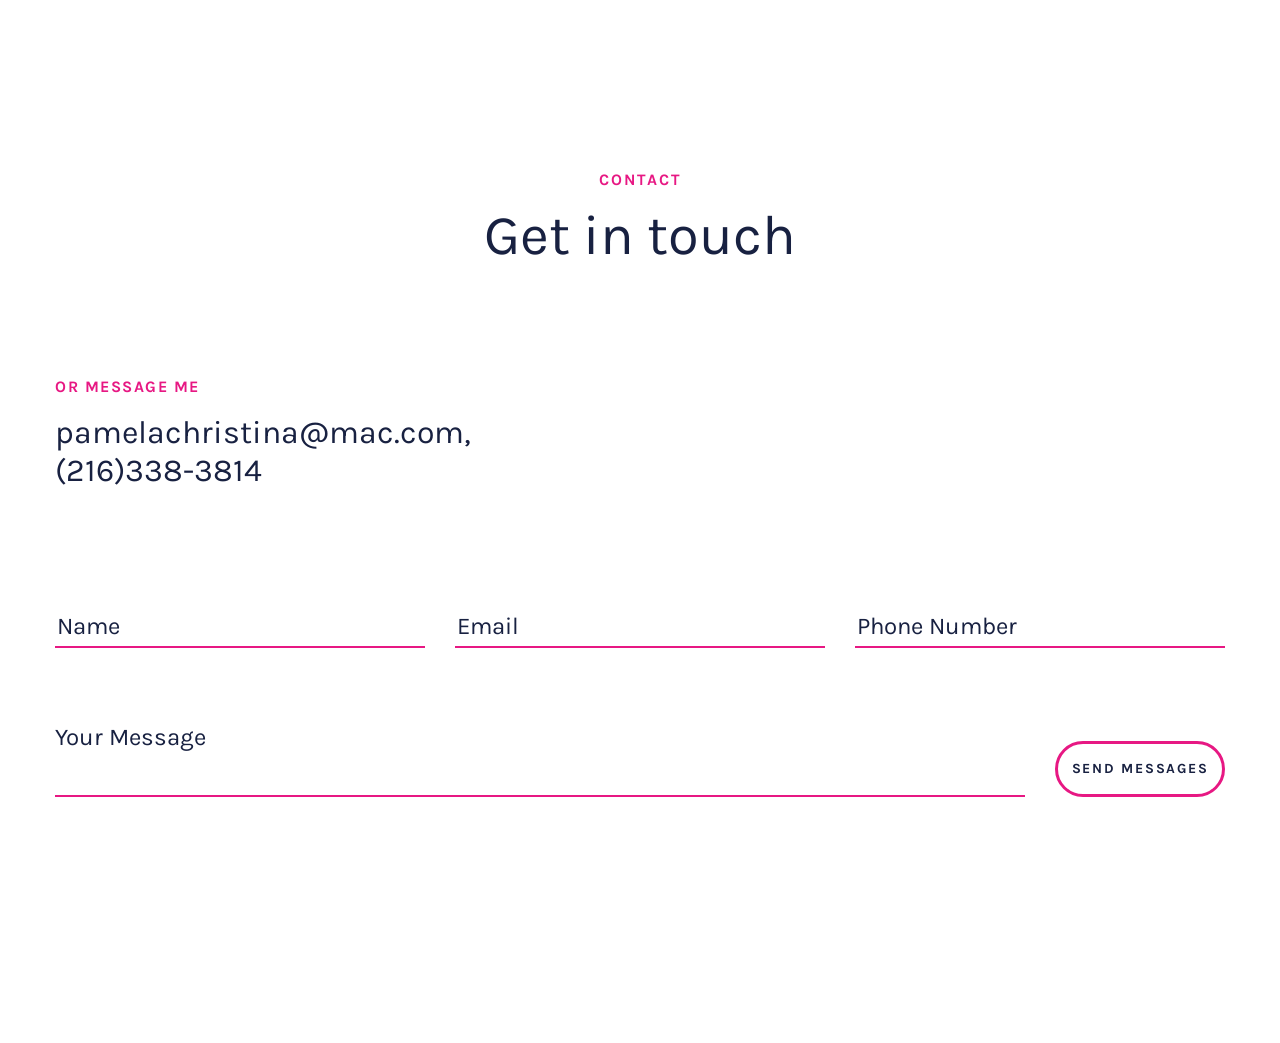
==== commit aefaf0d5: "more updates" ====
--- a/index.html
+++ b/index.html
@@ -177,7 +177,7 @@
                                 <div class="skill-content-wrapper mt-55 mt-sm-30 mb-40 mb-sm-30">
                                     <div class="skill-wrapper">
                                         <!-- Start Skills Item #1 -->
-                                        <div class="progress-bar-item">
+                                       <!-- <div class="progress-bar-item">
                                             <div class="progress-info">
                                                 <span class="progress-info__title">UI/UX</span>
                                                 <span class="progress-info__percent percent"></span>
@@ -188,7 +188,7 @@
                                             </div>
                                         </div>
 
-                                        <!-- Start Skills Item #2 -->
+                                       Start Skills Item #2 
                                         <div class="progress-bar-item">
                                             <div class="progress-info">
                                                 <span class="progress-info__title">IDEAS</span>
@@ -200,7 +200,7 @@
                                             </div>
                                         </div>
 
-                                        <!-- Start Skills Item #3 -->
+                                         Start Skills Item #3 
                                         <div class="progress-bar-item">
                                             <div class="progress-info">
                                                 <span class="progress-info__title">MARKETING</span>
@@ -212,7 +212,7 @@
                                             </div>
                                         </div>
 
-                                        <!-- Start Skills Item #4 -->
+                                         Start Skills Item #4 
                                         <div class="progress-bar-item">
                                             <div class="progress-info">
                                                 <span class="progress-info__title">ILLUSTRATION</span>
@@ -222,7 +222,7 @@
                                             <div class="progress-line">
                                                 <div class="progress-line-bar" data-percent="75%"></div>
                                             </div>
-                                        </div>
+                                        </div> -->
                                     </div>
                                 </div>
 
@@ -363,8 +363,8 @@
                                             <a href="portfolio-details.html"><img src="assets/img/portfolio/details/EatDaBurger2020.jpg" alt="Portfolio" /></a>
                                         </div>
                                         <div class="portfolio-item__info">
-                                            <h3 class="title"><a href="portfolio-details.html">Eat Da Burger 07</a></h3>
-                                            <a href="portfolio-details.html" class="category">Photo</a>
+                                            <h3 class="title"><a href="https://xd.adobe.com/view/af3ade85-679a-45ce-b6c3-409ceeb29401-fa69/?fullscreen">Eat Da Burger 07</a></h3>
+                                            <a href="https://xd.adobe.com/view/af3ade85-679a-45ce-b6c3-409ceeb29401-fa69/?fullscreen" class="category">UI Design</a>
                                         </div>
                                     </div>
                                     <!-- End Portfolio Item -->
@@ -416,11 +416,11 @@
                                     <!-- Start Portfolio Item -->
                                     <div class="portfolio-item">
                                         <div class="portfolio-item__thumb">
-                                            <a href="portfolio-details.html"><img src="assets/img/portfolio/portfolio-01.jpg" alt="Arden-Portfolio" /></a>
-                                        </div>
-                                        <div class="portfolio-item__info">
-                                            <h3 class="title"><a href="portfolio-details.html">Portfolio title 11</a></h3>
-                                            <a href="portfolio-details.html" class="category">Video</a>
+                                            <a href="portfolio-details.html"><img src="assets/img/portfolio/Screen Shot 2020-09-24 at 3.06.01 AM.png" alt="PSH-Portfolio" /></a>
+                                        </div>
+                                        <div class="portfolio-item__info">
+                                            <h3 class="title"><a href="portfolio-details.html">Bowie Hangman Game (under-construction) 11</a></h3>
+                                            <a href="portfolio-details.html" class="category">Web</a>
                                         </div>
                                     </div>
                                     <!-- End Portfolio Item -->
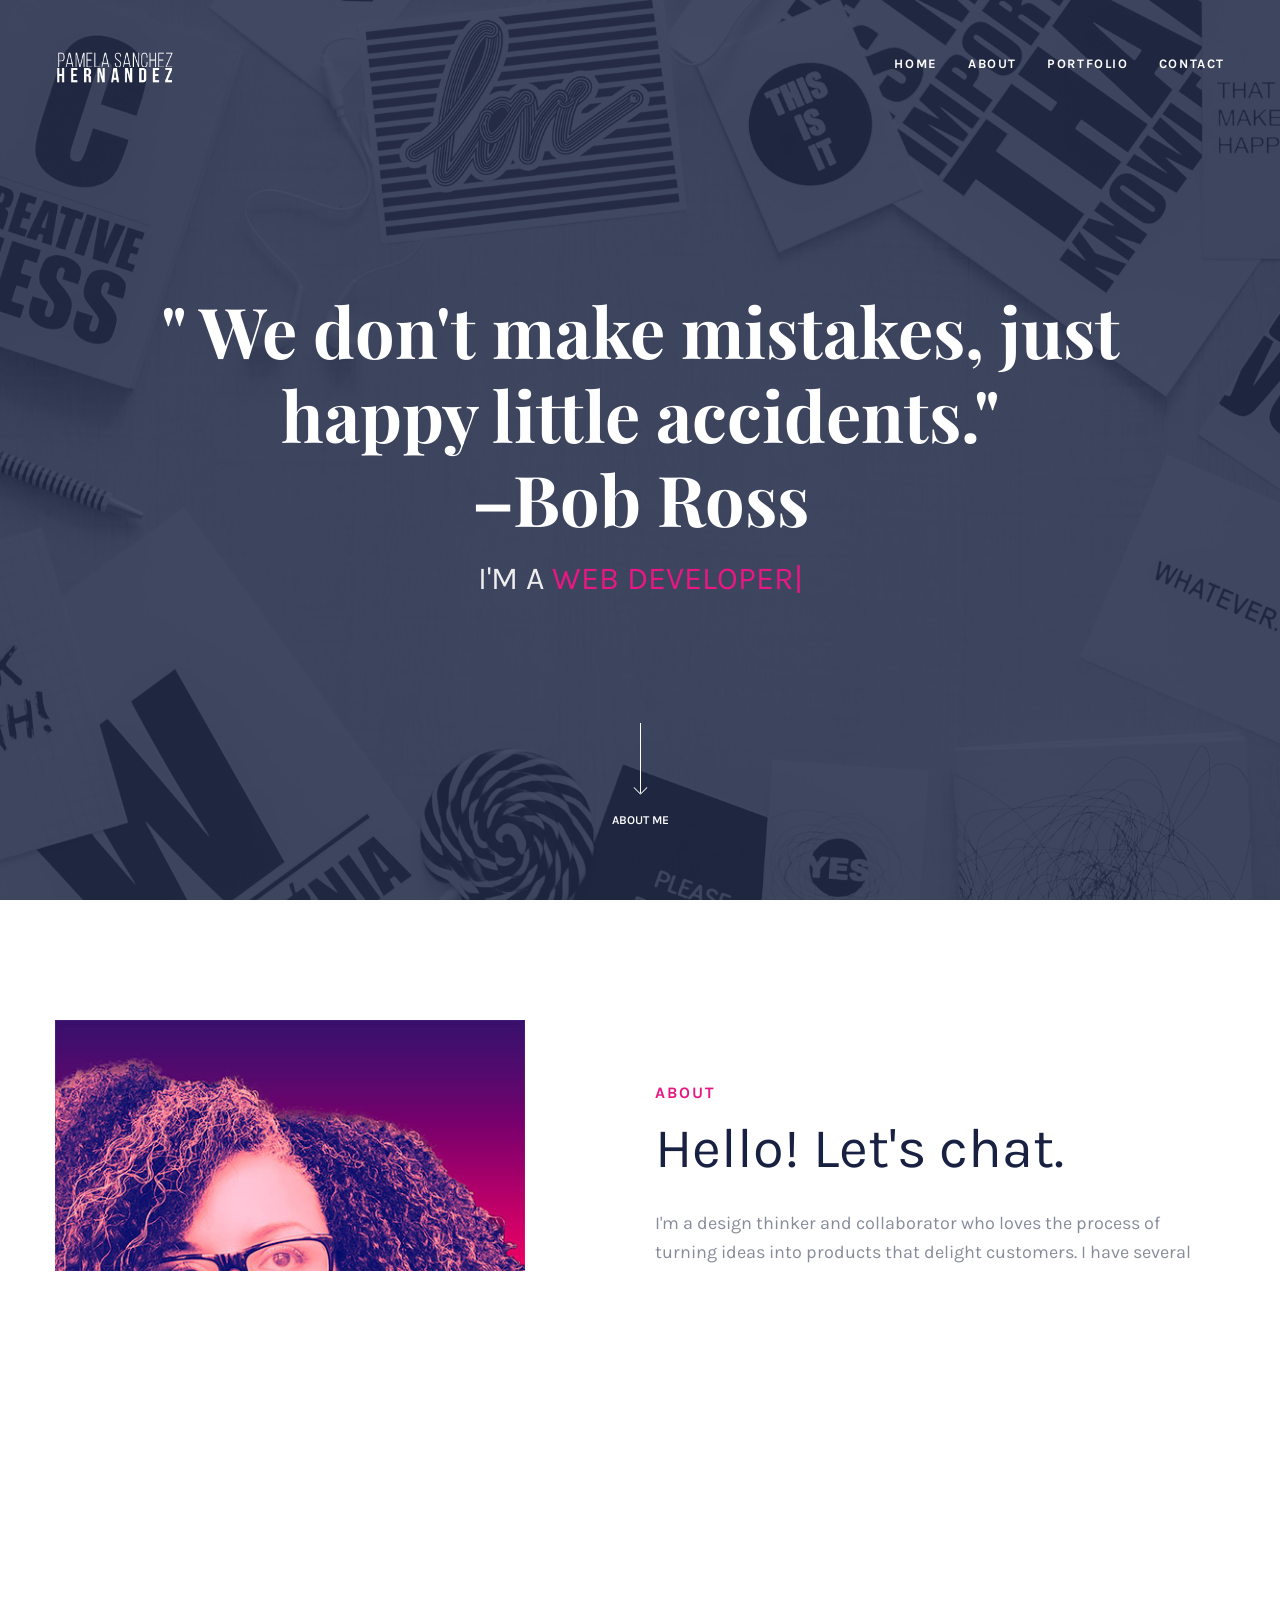
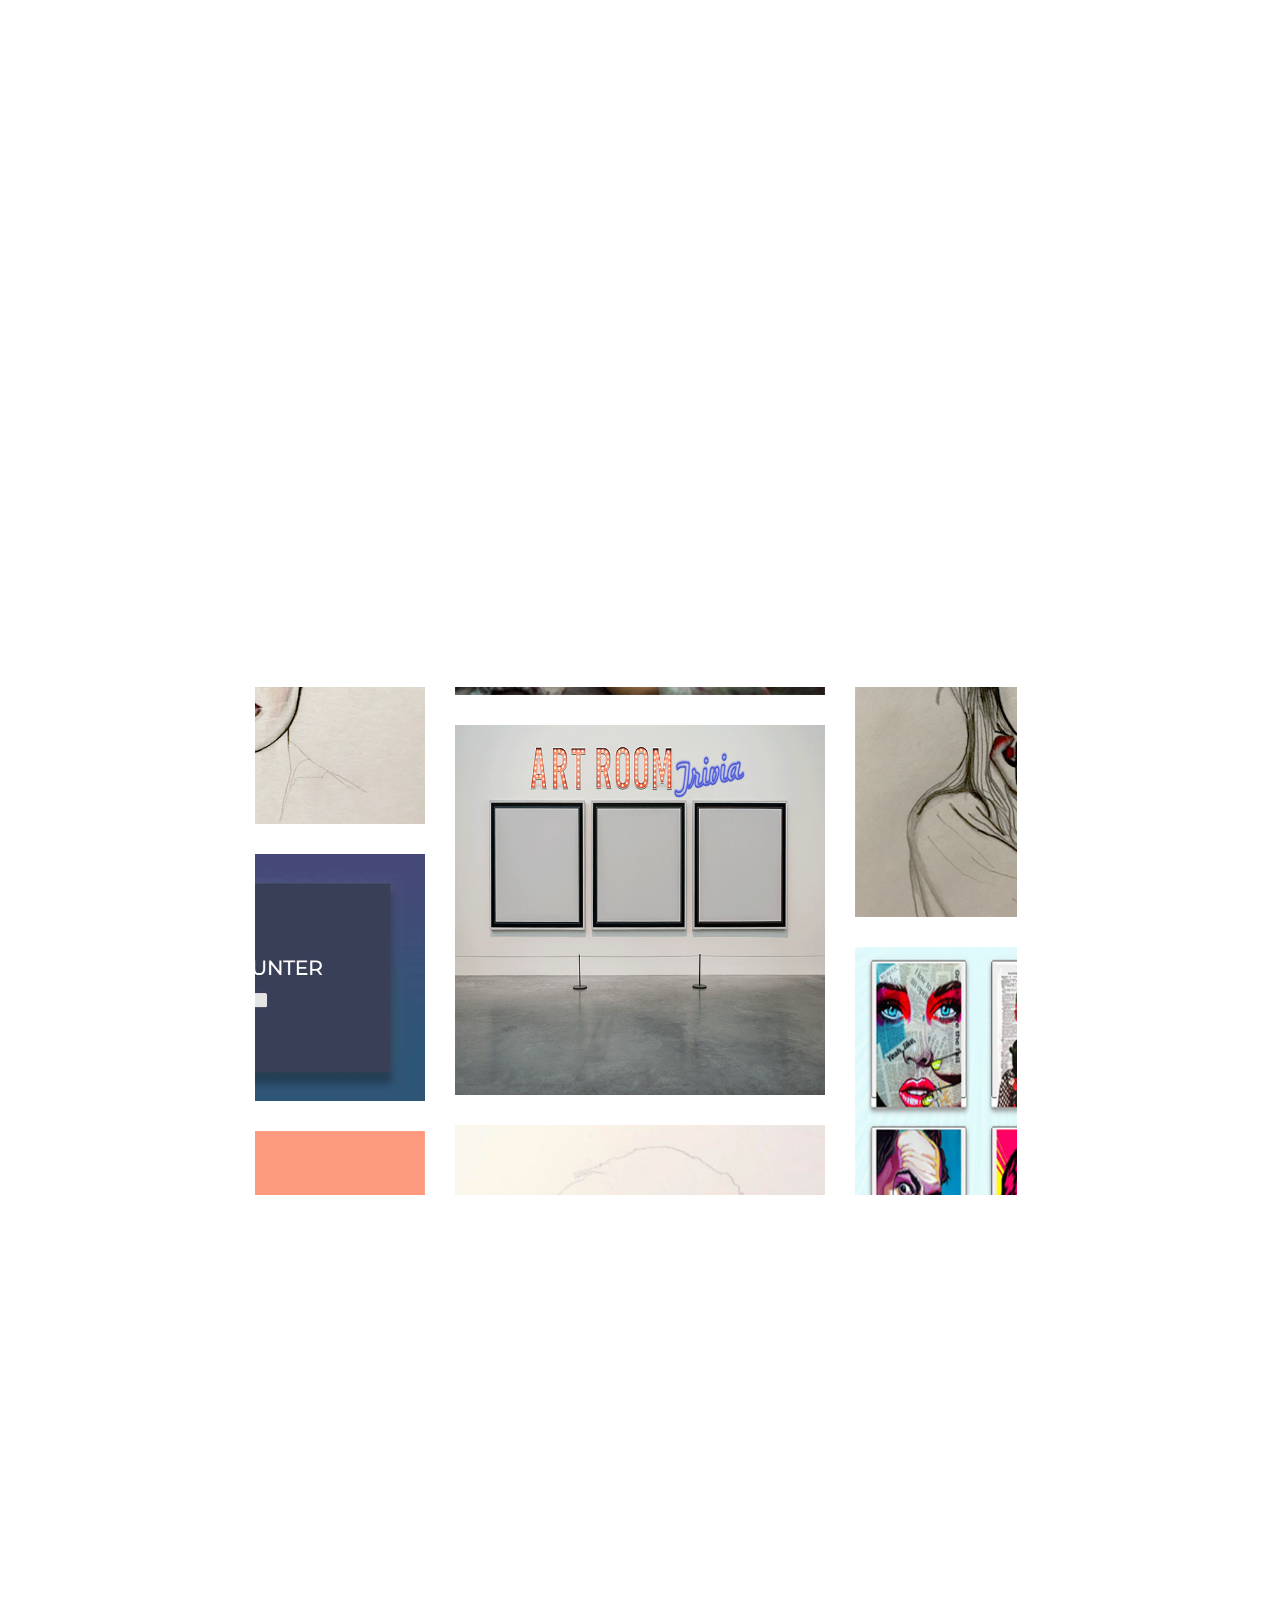
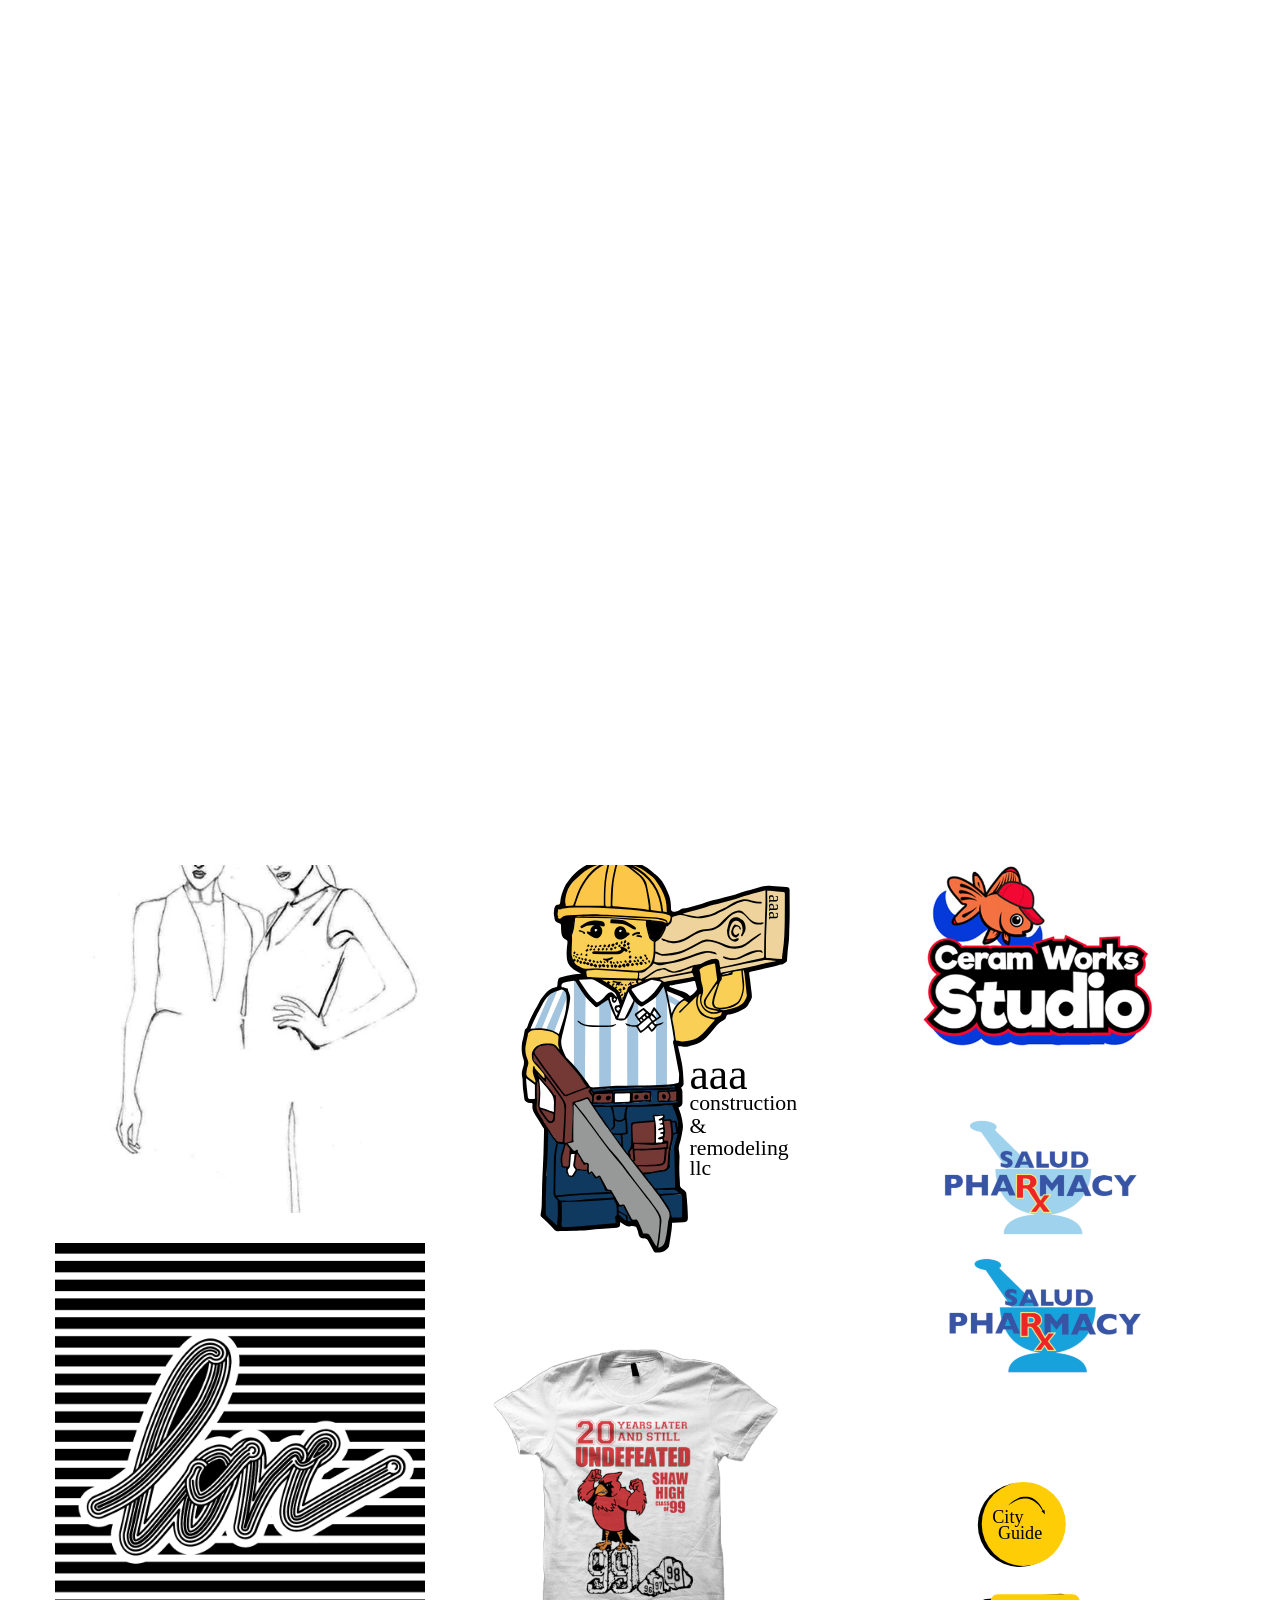
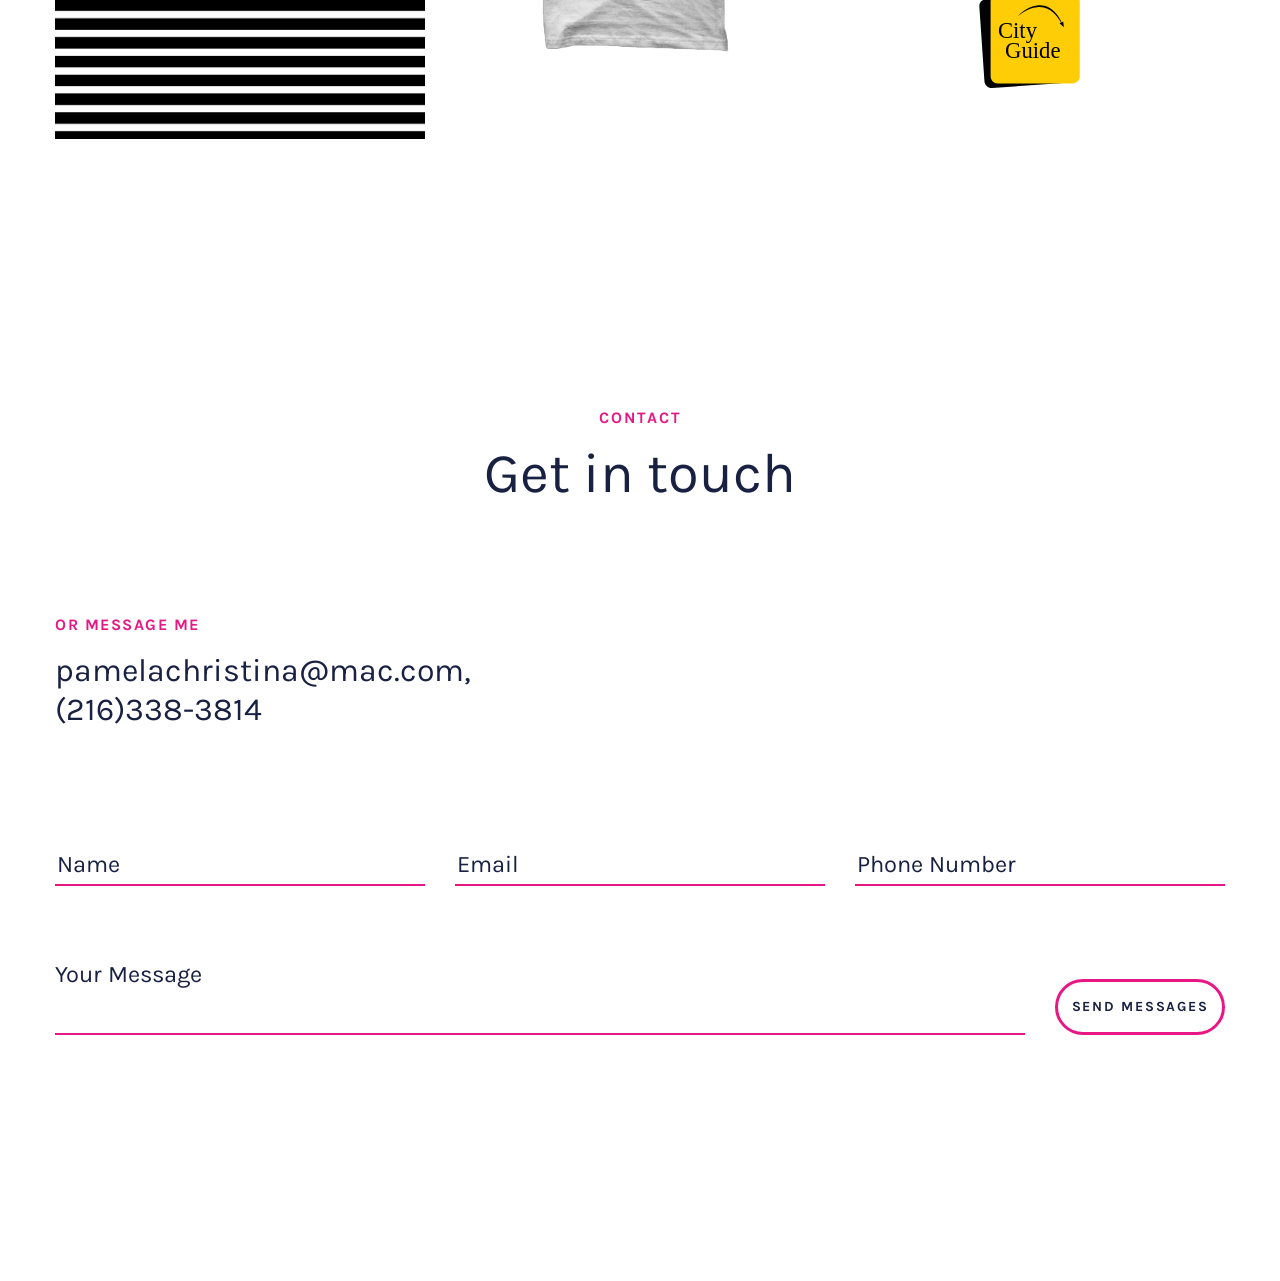
==== commit 85a31113: "added new itemsto portfolio" ====
--- a/index.html
+++ b/index.html
@@ -171,8 +171,9 @@
                         <div class="about-content">
                             <div class="section-title mb-0">
                                 <h5>About</h5>
-                                <h2>I'm Pamela Sanchez Hernandez</h2>
-                                <p>Hello, I’m a UI/UX Designer & Frontend Developer. </p>
+                                <h2>Hello! Let's chat.</h2>
+                                <p>I'm a design thinker and collaborator who loves the process of turning ideas into products that delight customers. I have several years of experience in digital and print design, with specialties in Graphics and user experience design.
+                                I'm a firm believer in working hard and challenging myself to improve and develop skills so I never stop learning. My design process is focused on using design-led methodologies to provide clear and creative design solutions, while having an impact on people's daily lives. </p>
 
                                 <div class="skill-content-wrapper mt-55 mt-sm-30 mb-40 mb-sm-30">
                                     <div class="skill-wrapper">
@@ -226,7 +227,7 @@
                                     </div>
                                 </div>
 
-                                <a href="assets/img/Pamela'sResume-2020.pdf" class="btn btn-bordered" download="Pamela'sResume-2020.pdf">Download Resume</a>
+                                <a href="assets/img/Pamela's Resume_updated.pdf" class="btn btn-bordered" download="Pamela'sResume-2020.pdf">Download Resume</a>
                             </div>
                         </div>
                     </div>
@@ -259,7 +260,7 @@
                         <!-- Start Portfolio Filter Menu -->
                         <div class="filter-menu-wrap mb-80 mb-md-60 mb-sm-40">
                             <ul class="filter-menu nav justify-content-center">
-                                <li class="active ht-tooltip" data-tippy-content="10" data-filter="*" tabindex="0">All</li>
+                               <li class="active ht-tooltip" data-tippy-content="10" data-filter="*" tabindex="0">All</li> 
                                 <li class="ht-tooltip" data-tippy-content="03" data-filter=".brand" tabindex="0">Web</li>
                                 <li class="ht-tooltip" data-tippy-content="02" data-filter=".graphic" tabindex="0">Graphic</li>
                                 <li class="ht-tooltip" data-tippy-content="06" data-filter=".illus" tabindex="0">Illustration</li>
@@ -278,8 +279,8 @@
                                             <a href="portfolio-details.html"><img src="assets/img/portfolio/details/realistic woman.jpg" alt="PSH-Portfolio" /></a>
                                         </div>
                                         <div class="portfolio-item__info">
-                                            <h3 class="title"><a href="portfolio-details.html">Portfolio title 01</a></h3>
-                                            <a href="portfolio-details.html" class="category">Illustration</a>
+                                            <h3 class="title"><a href="portfolio-details.html">Fashion Drawing 01</a></h3>
+                                            <a href="portfolio-details.html" class="btn-bordered-small" class="category">Illustration</a>
                                         </div>
                                     </div>
                                     <!-- End Portfolio Item -->
@@ -293,7 +294,7 @@
                                         </div>
                                         <div class="portfolio-item__info">
                                             <h3 class="title"><a href="https://raineyinstitute.org/">Rainey Institute</a></h3>
-                                            <a href="https://raineyinstitute.org/" class="category">WordPress</a>
+                                            <a href="https://raineyinstitute.org/" class="btn-bordered-small" class="category">Web</a>
                                         </div>
                                     </div>
                                     <!-- End Portfolio Item -->
@@ -306,8 +307,8 @@
                                             <a href="portfolio-details.html"><img src="assets/img/portfolio/details/illus2.jpg" alt="PSH-Portfolio" /></a>
                                         </div>
                                         <div class="portfolio-item__info">
-                                            <h3 class="title"><a href="portfolio-details.html">Portfolio title 03</a></h3>
-                                            <a href="portfolio-details.html" class="category">Illustration</a>
+                                            <h3 class="title"><a href="portfolio-details.html">Fashion Drawing 02</a></h3>
+                                            <a href="portfolio-details.html" class="btn-bordered-small" class="category">Illustration</a>
                                         </div>
                                     </div>
                                     <!-- End Portfolio Item -->
@@ -320,23 +321,40 @@
                                             <a href="https://pamelachristina.github.io/triviaGame/"><img src="assets/img/portfolio/justified/Art-room-triva-game600x600.gif" alt="Portfolio" /></a>
                                         </div>
                                         <div class="portfolio-item__info">
-                                            <h3 class="title"><a href="https">Art Trivia 04</a></h3>
-                                            <a href="https://pamelachristina.github.io/triviaGame/" class="category">Web</a>
-                                        </div>
-                                    </div>
-                                    <!-- End Portfolio Item -->
-                                </div>
+                                            <h3 class="title"><a href="https">Art Trivia</a></h3>
+                                            <a href="https://pamelachristina.github.io/triviaGame/" class="btn-bordered-small" class="category">Web</a>
+                                        </div>
+                                    </div>
+                                    <!-- End Portfolio Item -->
+                                </div>
+
 
                                 <div class="col-sm-6 col-lg-4 brand">
                                     <!-- Start Portfolio Item -->
                                     <div class="portfolio-item">
                                         <div class="portfolio-item__thumb">
+                                            <a href="https://pamelachristina.github.io/GameShowApp/"><img src="assets/img/portfolio/details/phrase-hunter.jpg" alt="Portfolio" /></a>
+                                        </div>
+                                        <div class="portfolio-item__info">
+                                            <h3 class="title"><a href="https">Phrase Hunter</a></h3>
+                                            <a href="https://pamelachristina.github.io/GameShowApp/" class="btn-bordered-small" class="category">Web</a>
+                                            <a href="https://github.com/Pamelachristina/GameShowApp/" class="btn-bordered-small" class="category">GitHub</a>
+                                        </div>
+                                    </div>
+                                    <!-- End Portfolio Item -->
+                                </div>
+
+                                <div class="col-sm-6 col-lg-4 brand">
+                                    <!-- Start Portfolio Item -->
+                                    <div class="portfolio-item">
+                                        <div class="portfolio-item__thumb">
                                             <a href="https://click-art-game.herokuapp.com"><img src="assets/img/portfolio/clickgame.jpg" alt="Portfolio" /></a>
                                         </div>
                                         <div class="portfolio-item__info">
-                                            <h3 class="title"><a href="https://click-art-game.herokuapp.com">Portfolio title 05</a></h3>
-                                            <a href="https://click-art-game.herokuapp.com" class="category">React App</a>
-                                            <p class="description">A memory game created with React. The applications UI is broken up into components, a managed component state and user events.</p>
+                                            <h3 class="title"><a href="https://click-art-game.herokuapp.com">Clicky Game</a></h3>
+                                           <!-- <p class="description">A memory game created with React. The applications UI is broken up into components, a managed component state and user events.</p>-->
+                                            <a href="https://click-art-game.herokuapp.com" class="btn-bordered-small" class="category">Web</a>
+                                            <a href="https://github.com/Pamelachristina/ClickyGame"  class="btn-bordered-small" class="category">GitHub</a>
                                         </div>
                                     </div>
                                     <!-- End Portfolio Item -->
@@ -349,8 +367,8 @@
                                             <a href="portfolio-details.html"><img src="assets/img/portfolio/details/illus3.jpg" alt="PSH-Portfolio" /></a>
                                         </div>
                                         <div class="portfolio-item__info">
-                                            <h3 class="title"><a href="portfolio-details.html">Portfolio title 06</a></h3>
-                                            <a href="portfolio-details.html" class="category">Illustration</a>
+                                            <h3 class="title"><a href="portfolio-details.html">Fashion Drawing 03</a></h3>
+                                            <a href="portfolio-details.html" class="btn-bordered-small" class="category">Illustration</a>
                                         </div>
                                     </div>
                                     <!-- End Portfolio Item -->
@@ -363,12 +381,48 @@
                                             <a href="portfolio-details.html"><img src="assets/img/portfolio/details/EatDaBurger2020.jpg" alt="Portfolio" /></a>
                                         </div>
                                         <div class="portfolio-item__info">
-                                            <h3 class="title"><a href="https://xd.adobe.com/view/af3ade85-679a-45ce-b6c3-409ceeb29401-fa69/?fullscreen">Eat Da Burger 07</a></h3>
-                                            <a href="https://xd.adobe.com/view/af3ade85-679a-45ce-b6c3-409ceeb29401-fa69/?fullscreen" class="category">UI Design</a>
-                                        </div>
-                                    </div>
-                                    <!-- End Portfolio Item -->
-                                </div>
+                                            <h3 class="title"><a href="https://xd.adobe.com/view/af3ade85-679a-45ce-b6c3-409ceeb29401-fa69/?fullscreen">Eat Da Burger</a></h3>
+                                           <!-- <p class="description">A memory game created with React. The applications UI is broken up into components, a managed component state and user events.</p>-->
+                                            <a href="https://xd.adobe.com/view/af3ade85-679a-45ce-b6c3-409ceeb29401-fa69/?fullscreen"  class="btn-bordered-small" class="category">UI Design</a>
+                                            
+                                        </div>
+                                    </div>
+                                    <!-- End Portfolio Item -->
+                                </div>
+
+                                <div class="col-sm-6 col-lg-4 brand ">
+                                    <!-- Start Portfolio Item -->
+                                    <div class="portfolio-item">
+                                        <div class="portfolio-item__thumb">
+                                            <a href="portfolio-details.html"><img src="assets/img/portfolio/details/Interactive-form.jpg" alt="Portfolio" /></a>
+                                        </div>
+                                        <div class="portfolio-item__info">
+                                            <h3 class="title">Interactive Form</h3>
+                                           <!-- <p class="description"> </p> -->
+                                            <a href="https://pamelachristina.github.io/interactive-form/"  class="btn-bordered-small" class="category">Web</a>
+                                            <a href="https://github.com/Pamelachristina/interactive-form"  class="btn-bordered-small" class="category">GitHub</a>
+                                            
+                                        </div>
+                                    </div>
+                                    <!-- End Portfolio Item -->
+                                </div>
+
+                                <div class="col-sm-6 col-lg-4 brand">
+                                    <!-- Start Portfolio Item -->
+                                    <div class="portfolio-item">
+                                        <div class="portfolio-item__thumb">
+                                            <a href="portfolio-details.html"><img src="assets/img/portfolio/details/pagination-filtering.jpg" alt="Portfolio" /></a>
+                                        </div>
+                                        <div class="portfolio-item__info">
+                                            <h3 class="title">Pagination-Filtering</a></h3>
+                                            <a href="https://pamelachristina.github.io/dataPaginationFiltering/" class="btn-bordered-small" class="category">Web</a>
+                                            <a href="https://github.com/Pamelachristina/dataPaginationFiltering" class="btn-bordered-small" class="category">GitHub</a>
+                                        </div>
+                                    </div>
+                                    <!-- End Portfolio Item -->
+                                </div>
+
+                                
 
                                 <div class="col-sm-6 col-lg-4 illus ">
                                     <!-- Start Portfolio Item -->
@@ -377,8 +431,8 @@
                                             <a href="portfolio-details.html"><img src="assets/img/portfolio/details/lineDraw.jpg" alt="PSH-Portfolio" /></a>
                                         </div>
                                         <div class="portfolio-item__info">
-                                            <h3 class="title"><a href="portfolio-details.html">Portfolio title 08</a></h3>
-                                            <a href="portfolio-details.html" class="category">Illustration</a>
+                                            <h3 class="title"><a href="portfolio-details.html">Fashion Drawing 04</a></h3>
+                                            <a href="portfolio-details.html" class="btn-bordered-small" class="category">Illustration</a>
                                         </div>
                                     </div>
                                     <!-- End Portfolio Item -->
@@ -391,8 +445,8 @@
                                             <a href="portfolio-details.html"><img src="assets/img/portfolio/details/African woman drawing.jpg" alt="PSH-Portfolio" /></a>
                                         </div>
                                         <div class="portfolio-item__info">
-                                            <h3 class="title"><a href="portfolio-details.html">Portfolio title 09</a></h3>
-                                            <a href="portfolio-details.html" class="category">Illustration</a>
+                                            <h3 class="title"><a href="portfolio-details.html">Fashion Drawing 06</a></h3>
+                                            <a href="portfolio-details.html" class="btn-bordered-small" class="category">Illustration</a>
                                         </div>
                                     </div>
                                     <!-- End Portfolio Item -->
@@ -402,11 +456,13 @@
                                     <!-- Start Portfolio Item -->
                                     <div class="portfolio-item">
                                         <div class="portfolio-item__thumb">
-                                            <a href="https://pamelachristina.github.io/unit-4-game/"><img src="assets/img/portfolio/crystals.jpg" alt="Arden-Portfolio" /></a>
-                                        </div>
-                                        <div class="portfolio-item__info">
-                                            <h3 class="title"><a href="https://pamelachristina.github.io/unit-4-game/">Crystals Collector 10</a></h3>
-                                            <a href="https://pamelachristina.github.io/unit-4-game/" class="category">Web</a>
+                                            <a href="https://pamelachristina.github.io/RandomQuoteGen/"><img src="assets/img/portfolio/randomQuoteGen.png" alt="Arden-Portfolio" /></a>
+                                        </div>
+                                        <div class="portfolio-item__info">
+                                            <h3 class="title"><a href="https://pamelachristina.github.io/RandomQuoteGen/">Random Quote Generator</a></h3>
+                                           <!-- <p class="description">Random quote generator built using vanilla JS. </p> -->
+                                            <a href="https://pamelachristina.github.io/RandomQuoteGen/"  class="btn-bordered-small" class="category">Web</a>
+                                            <a href="https://github.com/Pamelachristina/RandomQuoteGen"  class="btn-bordered-small" class="category">GitHub</a>
                                         </div>
                                     </div>
                                     <!-- End Portfolio Item -->
@@ -420,7 +476,8 @@
                                         </div>
                                         <div class="portfolio-item__info">
                                             <h3 class="title"><a href="portfolio-details.html">Bowie Hangman Game (under-construction) 11</a></h3>
-                                            <a href="portfolio-details.html" class="category">Web</a>
+                                            <a href="portfolio-details.html" class="btn-bordered-small"  class="category">Web</a>
+                                            <a href="https://github.com/Pamelachristina/Word-Guess-Game"  class="btn-bordered-small" class="category">GitHub</a>
                                         </div>
                                     </div>
                                     <!-- End Portfolio Item -->
@@ -433,8 +490,8 @@
                                             <a href="portfolio-details.html"><img src="assets/img/portfolio/details/fashionIllus.jpg" alt="PSH-Portfolio" /></a>
                                         </div>
                                         <div class="portfolio-item__info">
-                                            <h3 class="title"><a href="portfolio-details.html">Portfolio title 12</a></h3>
-                                            <a href="portfolio-details.html" class="category">Illustration</a>
+                                            <h3 class="title"><a href="portfolio-details.html">Fashion Drawing 05</a></h3>
+                                            <a href="portfolio-details.html" class="btn-bordered-small" class="category">Illustration</a>
                                         </div>
                                     </div>
                                     <!-- End Portfolio Item -->
@@ -447,8 +504,8 @@
                                             <a href="https:"><img src="assets/img/portfolio/AAA construction.svg" alt="Portfolio" /></a>
                                         </div>
                                         <div class="portfolio-item__info">
-                                            <h3 class="title"><a href="https">Logo Design 13</a></h3>
-                                            <a href="https:" class="category">Graphic</a>
+                                            <h3 class="title"><a href="https">Logo Design 1</a></h3>
+                                            <a href="portfolio-details.html" class="btn-bordered-small" class="category">Graphic</a>
                                         </div>
                                     </div>
                                     <!-- End Portfolio Item -->
@@ -461,8 +518,8 @@
                                             <a href="portfolio-details.html"><img src="assets/img/portfolio/ceramworkslogo.jpg" alt="PSH-Portfolio" /></a>
                                         </div>
                                         <div class="portfolio-item__info">
-                                            <h3 class="title"><a href="https:">Logo Design 14</a></h3>
-                                            <a href="portfolio-details.html" class="category">Graphic</a>
+                                            <h3 class="title"><a href="https:">Logo Design 2</a></h3>
+                                            <a href="portfolio-details.html" class="btn-bordered-small" class="category">Graphic</a>
                                         </div>
                                     </div>
                                     <!-- End Portfolio Item -->
@@ -475,8 +532,8 @@
                                             <a href="portfolio-details.html"><img src="assets/img/portfolio/saludRXlogo.png" alt="PSH-Portfolio" /></a>
                                         </div>
                                         <div class="portfolio-item__info">
-                                            <h3 class="title"><a href="https:">Logo Design 14</a></h3>
-                                            <a href="portfolio-details.html" class="category">Graphic</a>
+                                            <h3 class="title"><a href="https:">Logo Design 3</a></h3>
+                                            <a href="portfolio-details.html" class="btn-bordered-small" class="category">Graphic</a>
                                         </div>
                                     </div>
                                     <!-- End Portfolio Item -->
@@ -489,8 +546,8 @@
                                             <a href="portfolio-details.html"><img src="assets/img/portfolio/love.png" alt="PSH-Portfolio" /></a>
                                         </div>
                                         <div class="portfolio-item__info">
-                                            <h3 class="title"><a href="https:">Graphic Design 15</a></h3>
-                                            <a href="portfolio-details.html" class="category">Graphic</a>
+                                            <h3 class="title"><a href="https:">Graphic Design</a></h3>
+                                            <a href="portfolio-details.html" class="btn-bordered-small" class="category">Graphic</a>
                                         </div>
                                     </div>
                                     <!-- End Portfolio Item -->
@@ -503,8 +560,8 @@
                                             <a href="portfolio-details.html"><img src="assets/img/portfolio/SHSwhite.png" alt="PSH-Portfolio" /></a>
                                         </div>
                                         <div class="portfolio-item__info">
-                                            <h3 class="title"><a href="portfolio-details.html">T-Shirt Design 16</a></h3>
-                                            <a href="portfolio-details.html" class="category">Graphic</a>
+                                            <h3 class="title"><a href="portfolio-details.html">T-Shirt Design</a></h3>
+                                            <a href="portfolio-details.html"  class="btn-bordered-small" class="category">Graphic</a>
                                         </div>
                                     </div>
                                     <!-- End Portfolio Item -->
@@ -517,8 +574,8 @@
                                             <a href="portfolio-details.html"><img src="assets/img/portfolio/cityGuideLogo.svg" alt="PSH-Portfolio" /></a>
                                         </div>
                                         <div class="portfolio-item__info">
-                                            <h3 class="title"><a href="portfolio-details.html">Logo Design 17</a></h3>
-                                            <a href="portfolio-details.html" class="category">Graphic</a>
+                                            <h3 class="title"><a href="portfolio-details.html">Logo Design 4</a></h3>
+                                            <a href="portfolio-details.html" class="btn-bordered-small" class="category">Graphic</a>
                                         </div>
                                     </div>
                                     <!-- End Portfolio Item -->
--- a/assets/css/style.min.css
+++ b/assets/css/style.min.css
@@ -392,6 +392,19 @@
 	letter-spacing: 1.75px;
 }
 
+.btn-bordered-small {
+	border: 3px solid #e71883;
+	border-radius: 50px;
+	color: #182141;
+	display: inline-block;
+	font-size: .875rem;
+	font-weight: 700;
+	line-height: 1;
+	text-transform: uppercase;
+	padding: 5px 10px;
+	letter-spacing: 1.75px;
+}
+
 @media only screen and (max-width: 767.98px) {
 	.btn-bordered {
 		padding: 15px 25px;
@@ -399,6 +412,11 @@
 }
 
 .btn-bordered:hover {
+	background-color: #e71883;
+	color: #fff;
+}
+
+.btn-bordered-small:hover {
 	background-color: #e71883;
 	color: #fff;
 }
@@ -5591,7 +5609,7 @@
 }
 
 .portfolio-item:before {
-	background-color: rgba(231, 24, 131, .95);
+	background-color: rgba(248, 228, 6, 0.934);
 	content: '';
 	position: absolute;
 	left: 0;
@@ -5624,7 +5642,7 @@
 
 .portfolio-item__info .description {
 	text-align: center;
-	color: #fff;
+	color: #182141;
 	padding: 20px;
 }
 
@@ -5643,7 +5661,7 @@
 }
 
 .portfolio-item__info .title a {
-	color: #f2b636;
+	color:  #e71883;
 }
 
 .portfolio-item__info .category {
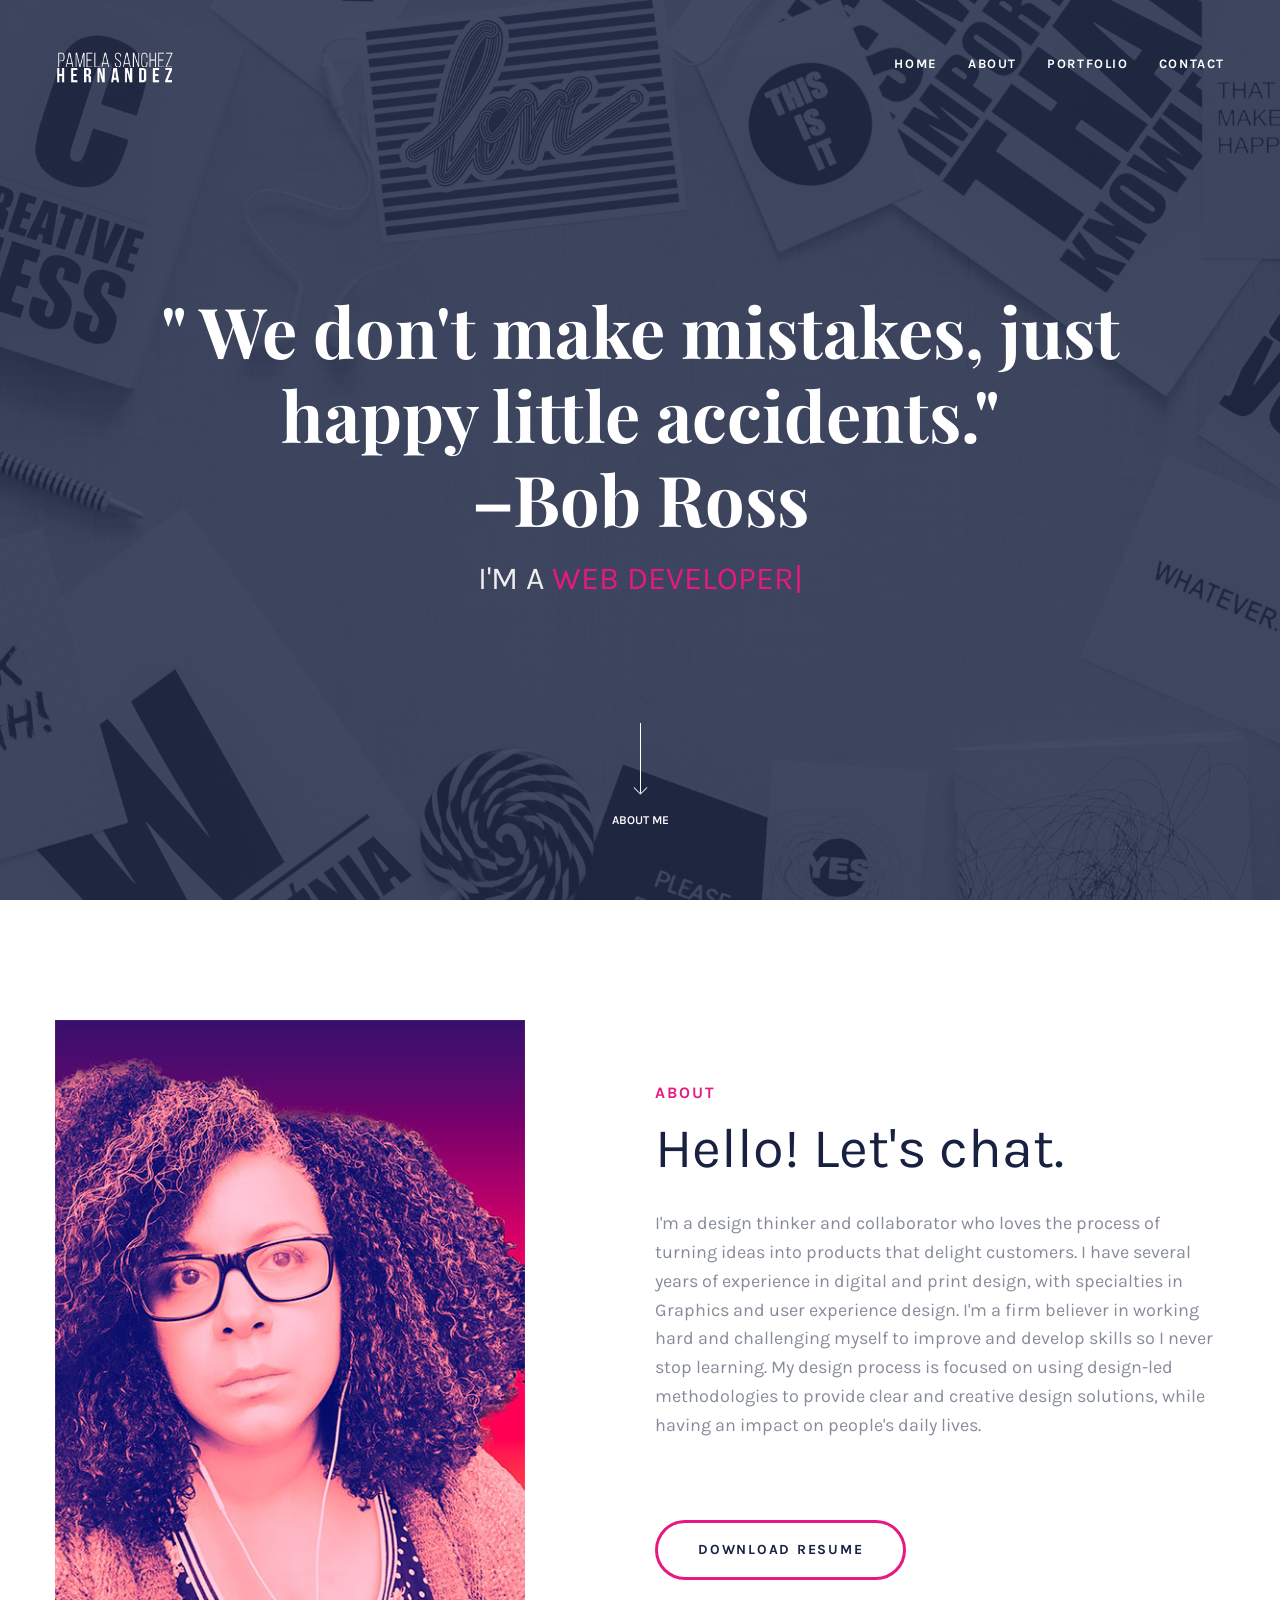
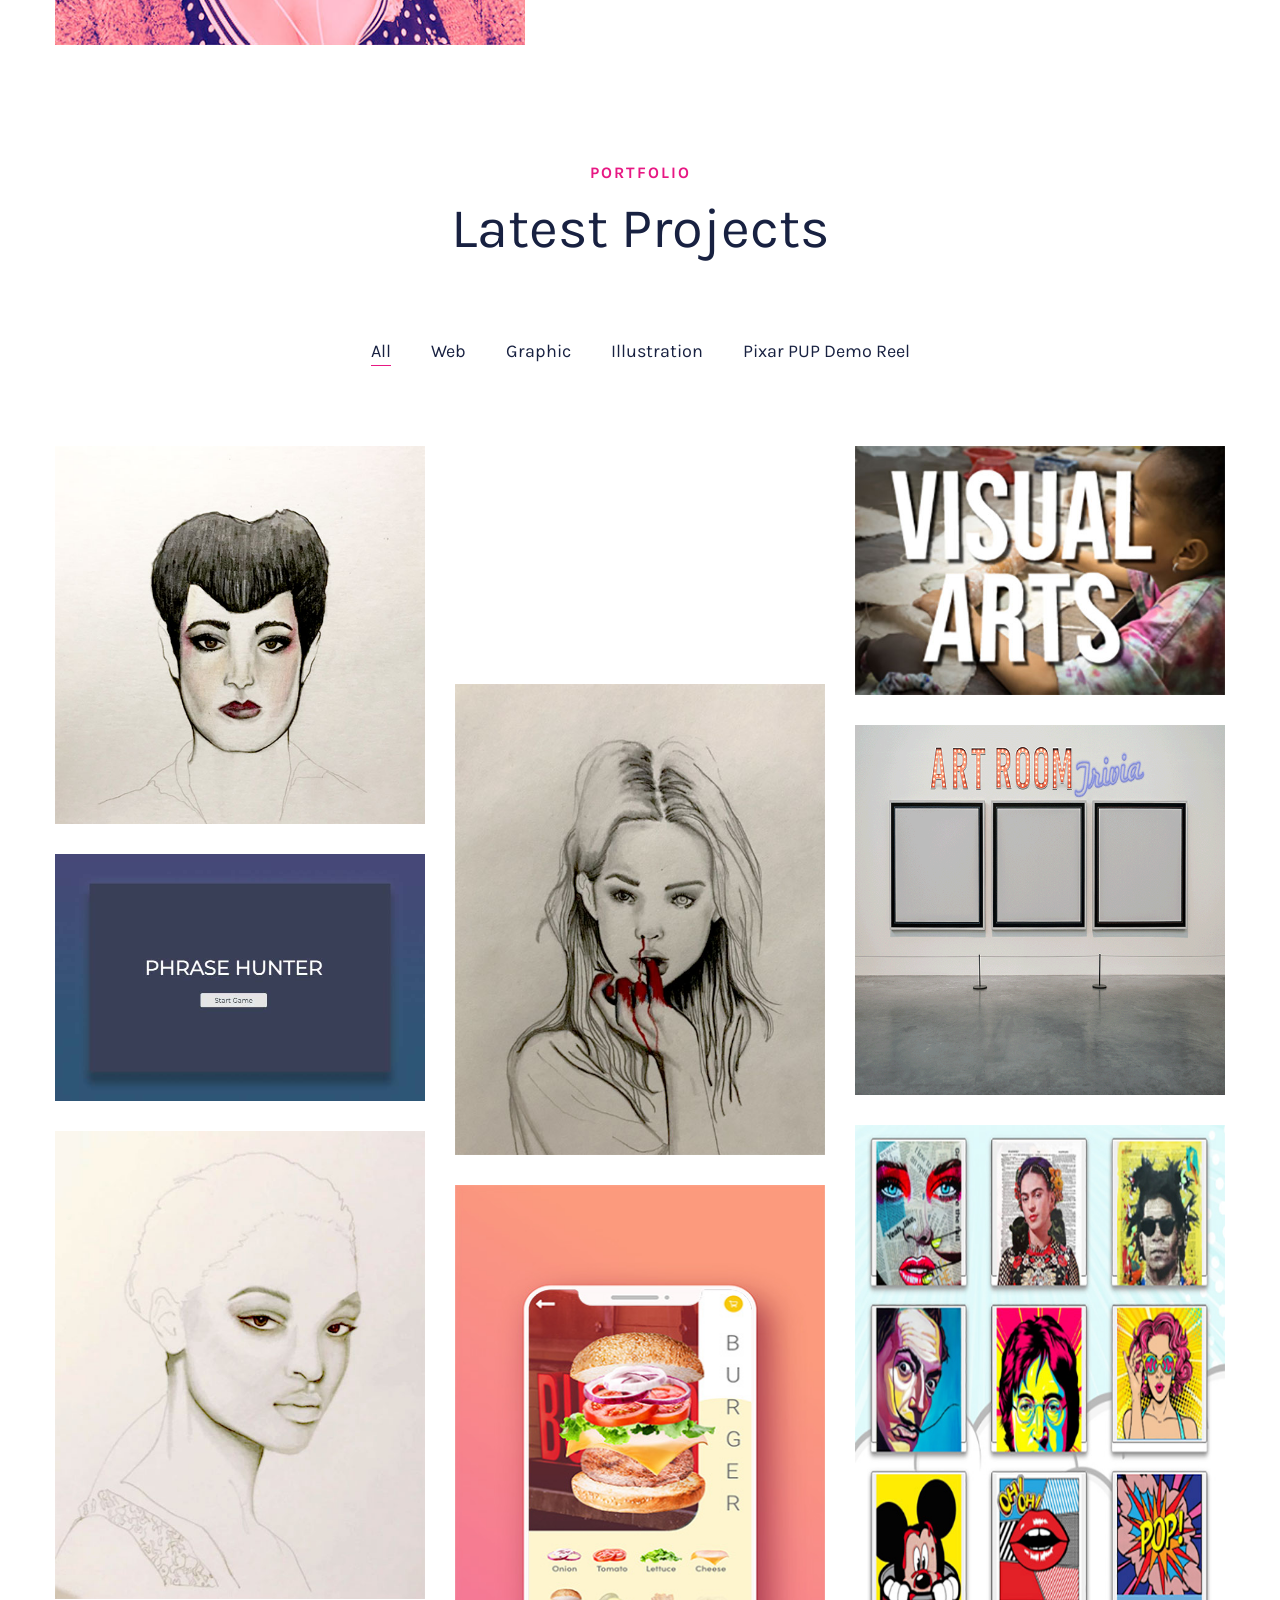
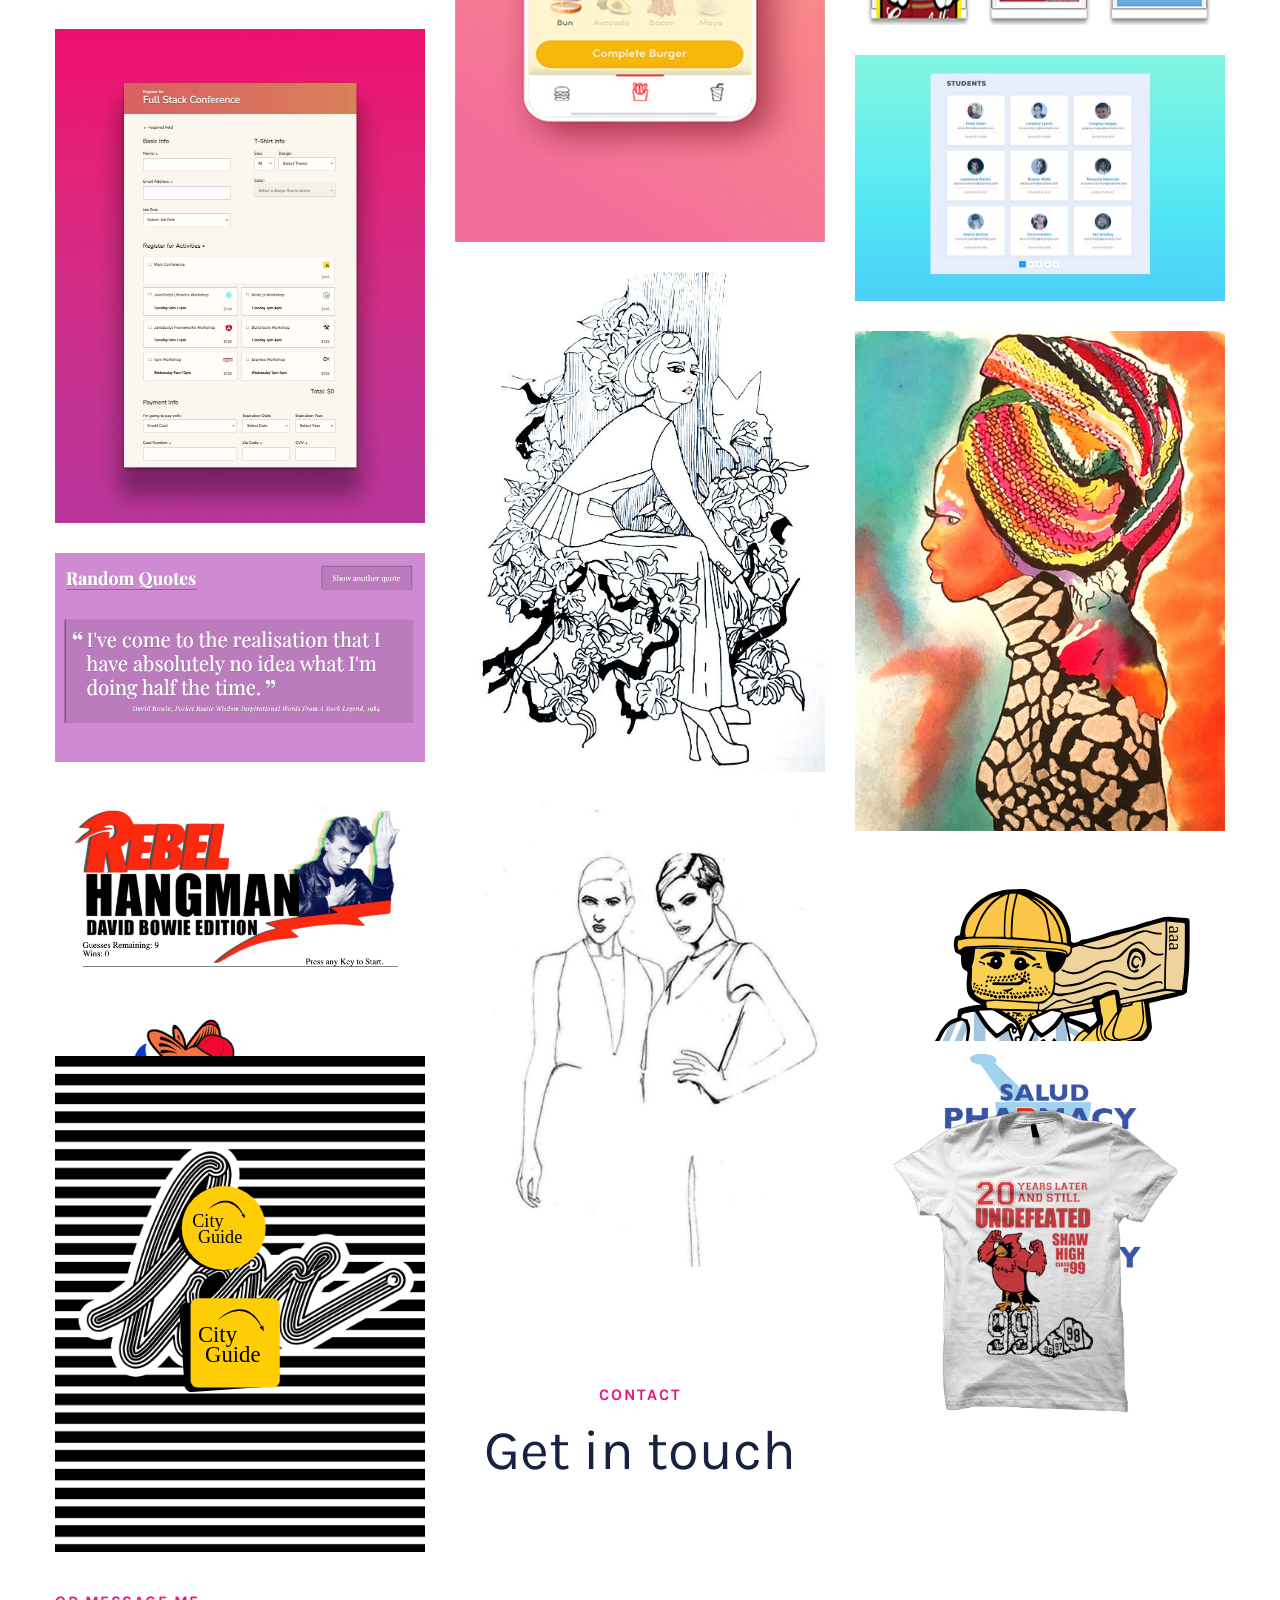
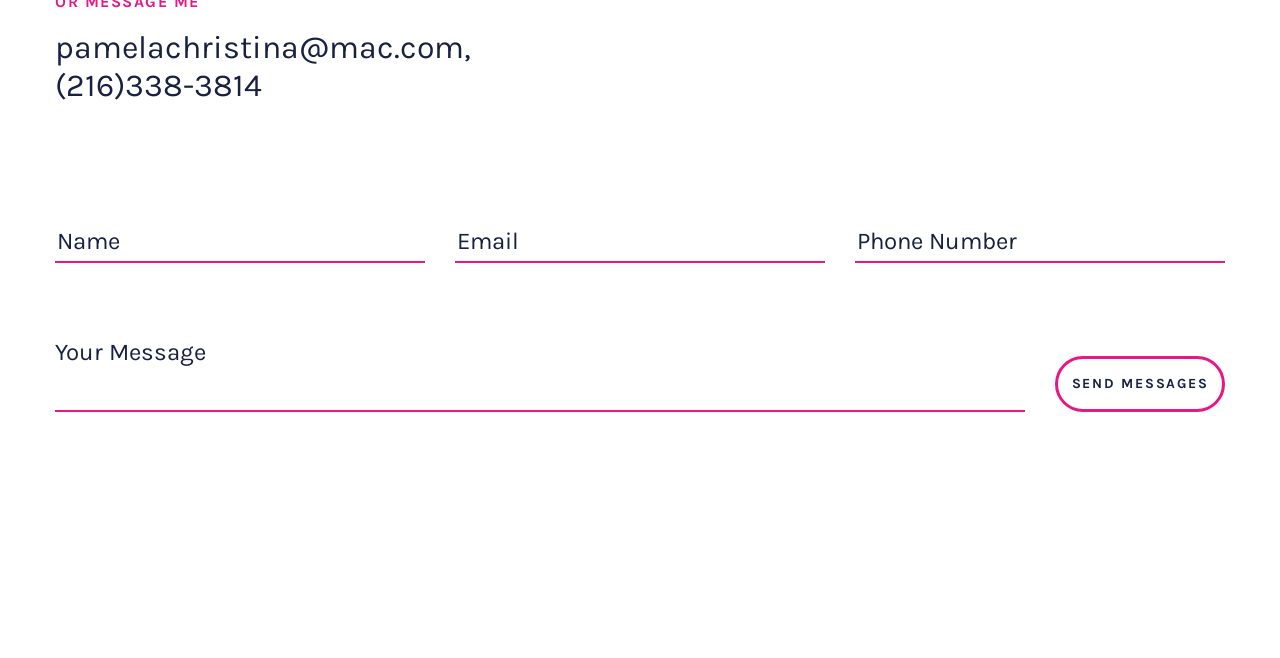
==== commit af3ca926: "added vimeo" ====
--- a/index.html
+++ b/index.html
@@ -264,7 +264,7 @@
                                 <li class="ht-tooltip" data-tippy-content="03" data-filter=".brand" tabindex="0">Web</li>
                                 <li class="ht-tooltip" data-tippy-content="02" data-filter=".graphic" tabindex="0">Graphic</li>
                                 <li class="ht-tooltip" data-tippy-content="06" data-filter=".illus" tabindex="0">Illustration</li>
-                                <li class="ht-tooltip" data-tippy-content="03" data-filter=".photo" tabindex="0">Motion</li>
+                                <li class="ht-tooltip" data-tippy-content="03" data-filter=".photo" tabindex="0">Pixar PUP Demo Reel</li>
                             </ul>
                         </div>
                         <!-- End Portfolio Filter Menu -->
@@ -282,6 +282,21 @@
                                             <h3 class="title"><a href="portfolio-details.html">Fashion Drawing 01</a></h3>
                                             <a href="portfolio-details.html" class="btn-bordered-small" class="category">Illustration</a>
                                         </div>
+                                    </div>
+                                    <!-- End Portfolio Item -->
+                                </div>
+
+                                <div class="col-sm-6 col-lg-4 photo">
+                                    <!-- Start Portfolio Item -->
+                                    <div class="portfolio-item">
+                                      <!--  <div class="portfolio-item__thumb">
+                                            <a href="portfolio-details.html"><img src="assets/img/portfolio/details/realistic woman.jpg" alt="PSH-Portfolio" /></a>
+                                        </div>
+                                        <div class="portfolio-item__info">
+                                            <h3 class="title"><a href="portfolio-details.html">Fashion Drawing 01</a></h3>
+                                            <a href="portfolio-details.html" class="btn-bordered-small" class="category">Illustration</a>
+                                        </div>-->
+                                        <div style="padding:56.25% 0 0 0;position:relative;"><iframe src="https://player.vimeo.com/video/676993847?h=e51fc8f6f1&amp;badge=0&amp;autopause=0&amp;player_id=0&amp;app_id=58479" frameborder="0" allow="autoplay; fullscreen; picture-in-picture" allowfullscreen style="position:absolute;top:0;left:0;width:100%;height:100%;" title="Pixar PUP Demo Reel 2022"></iframe></div><script src="https://player.vimeo.com/api/player.js"></script>
                                     </div>
                                     <!-- End Portfolio Item -->
                                 </div>
